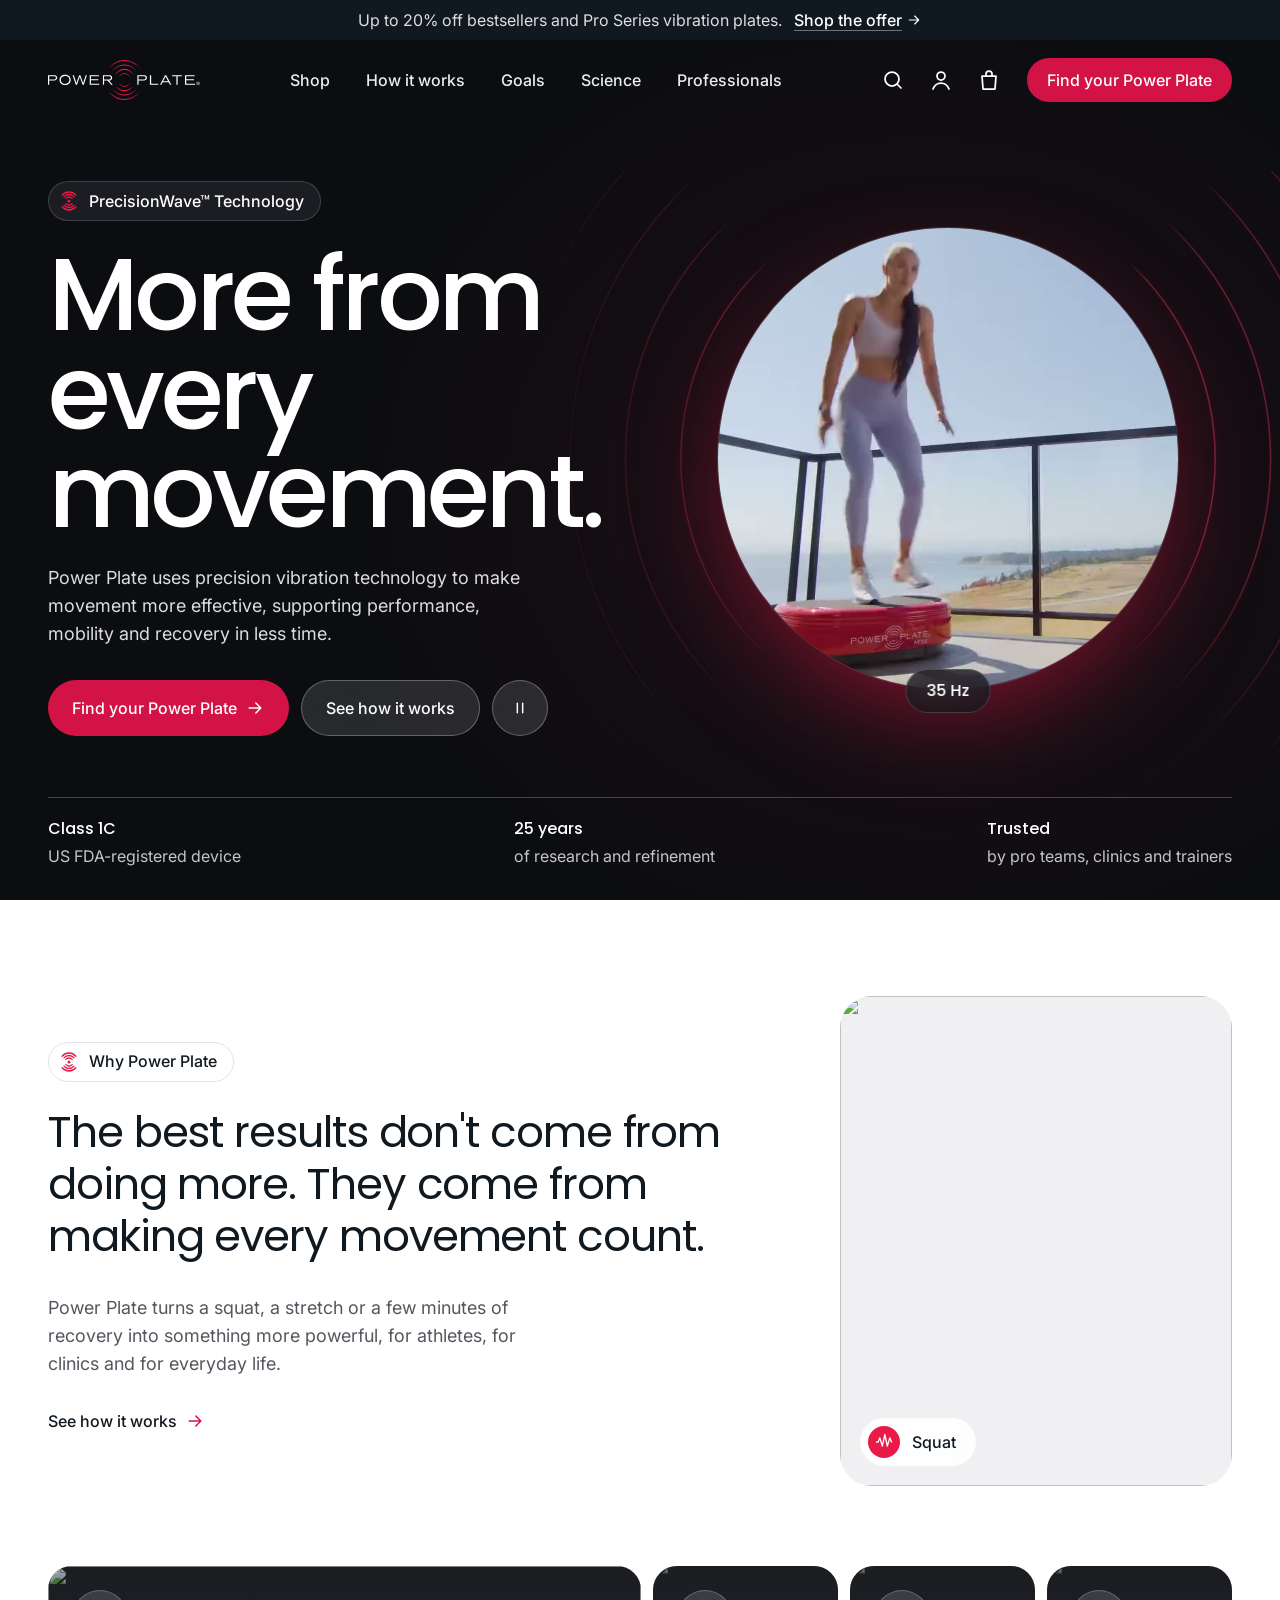
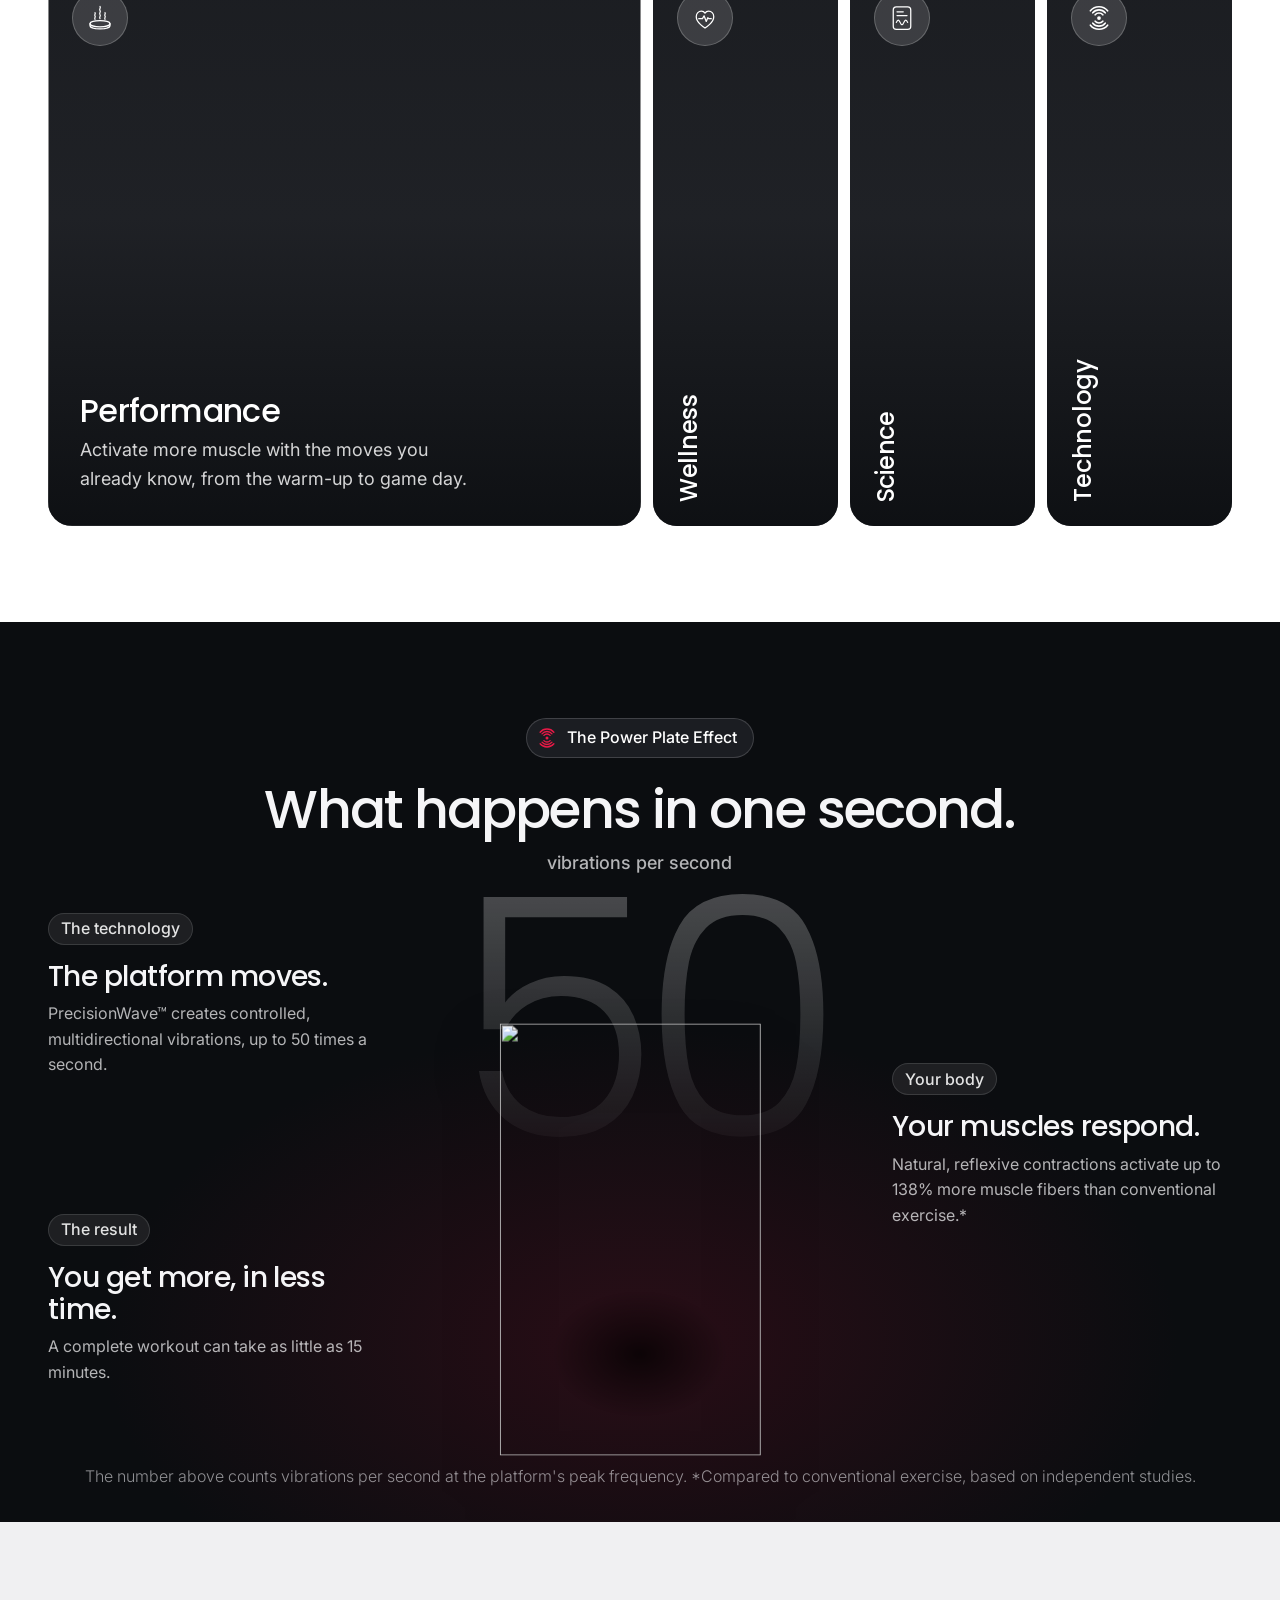
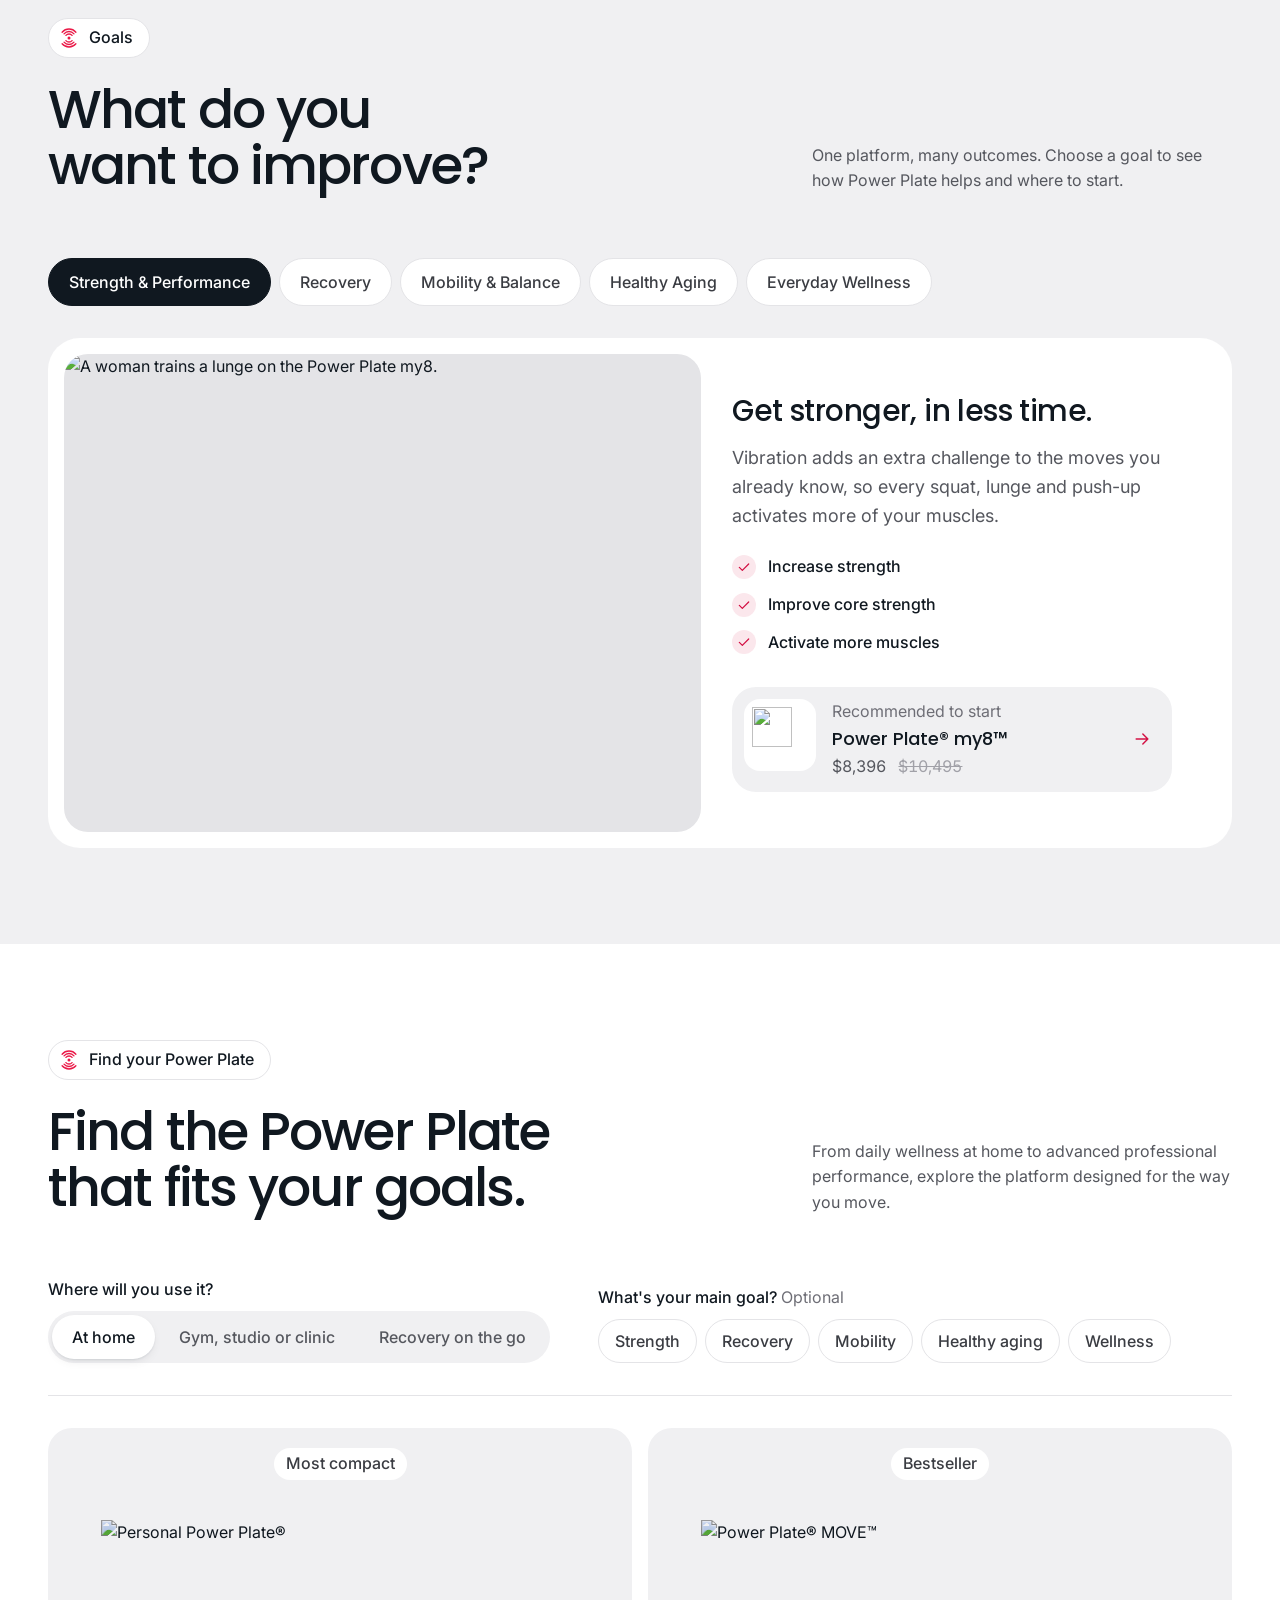
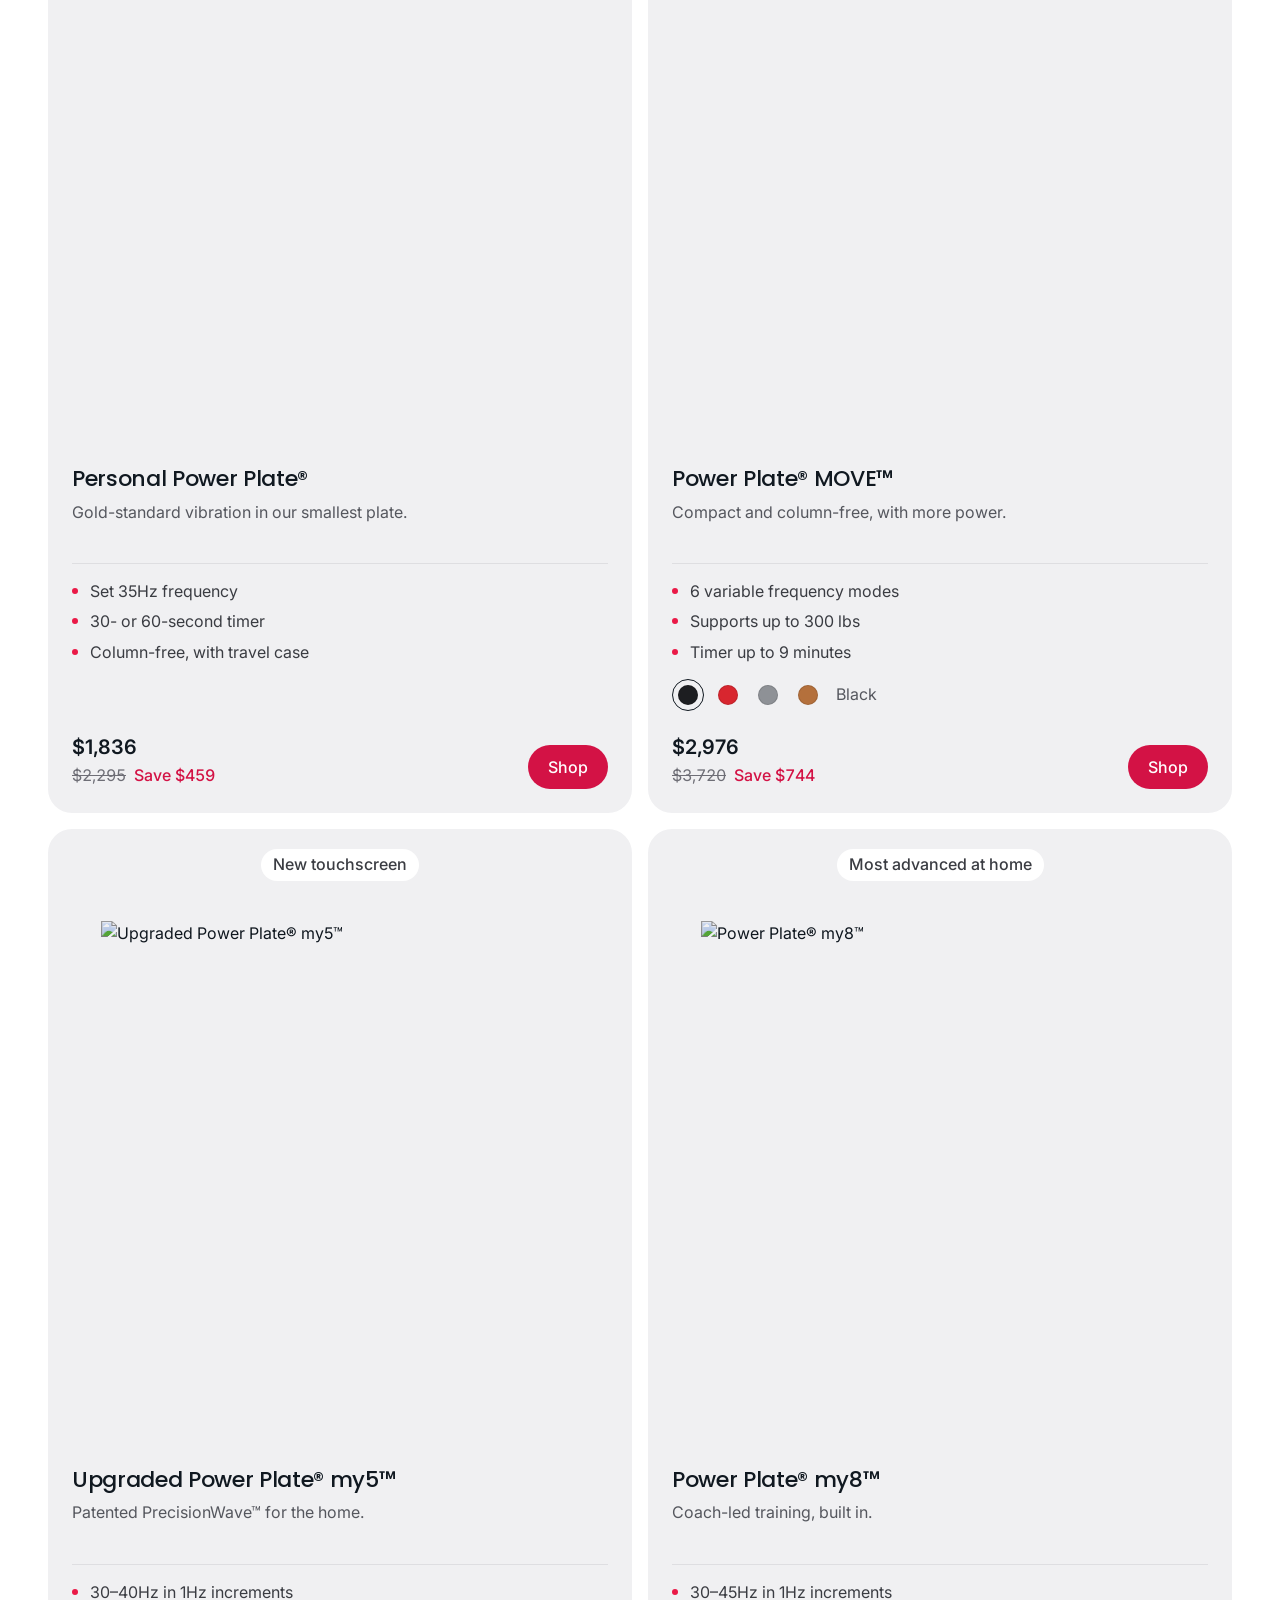
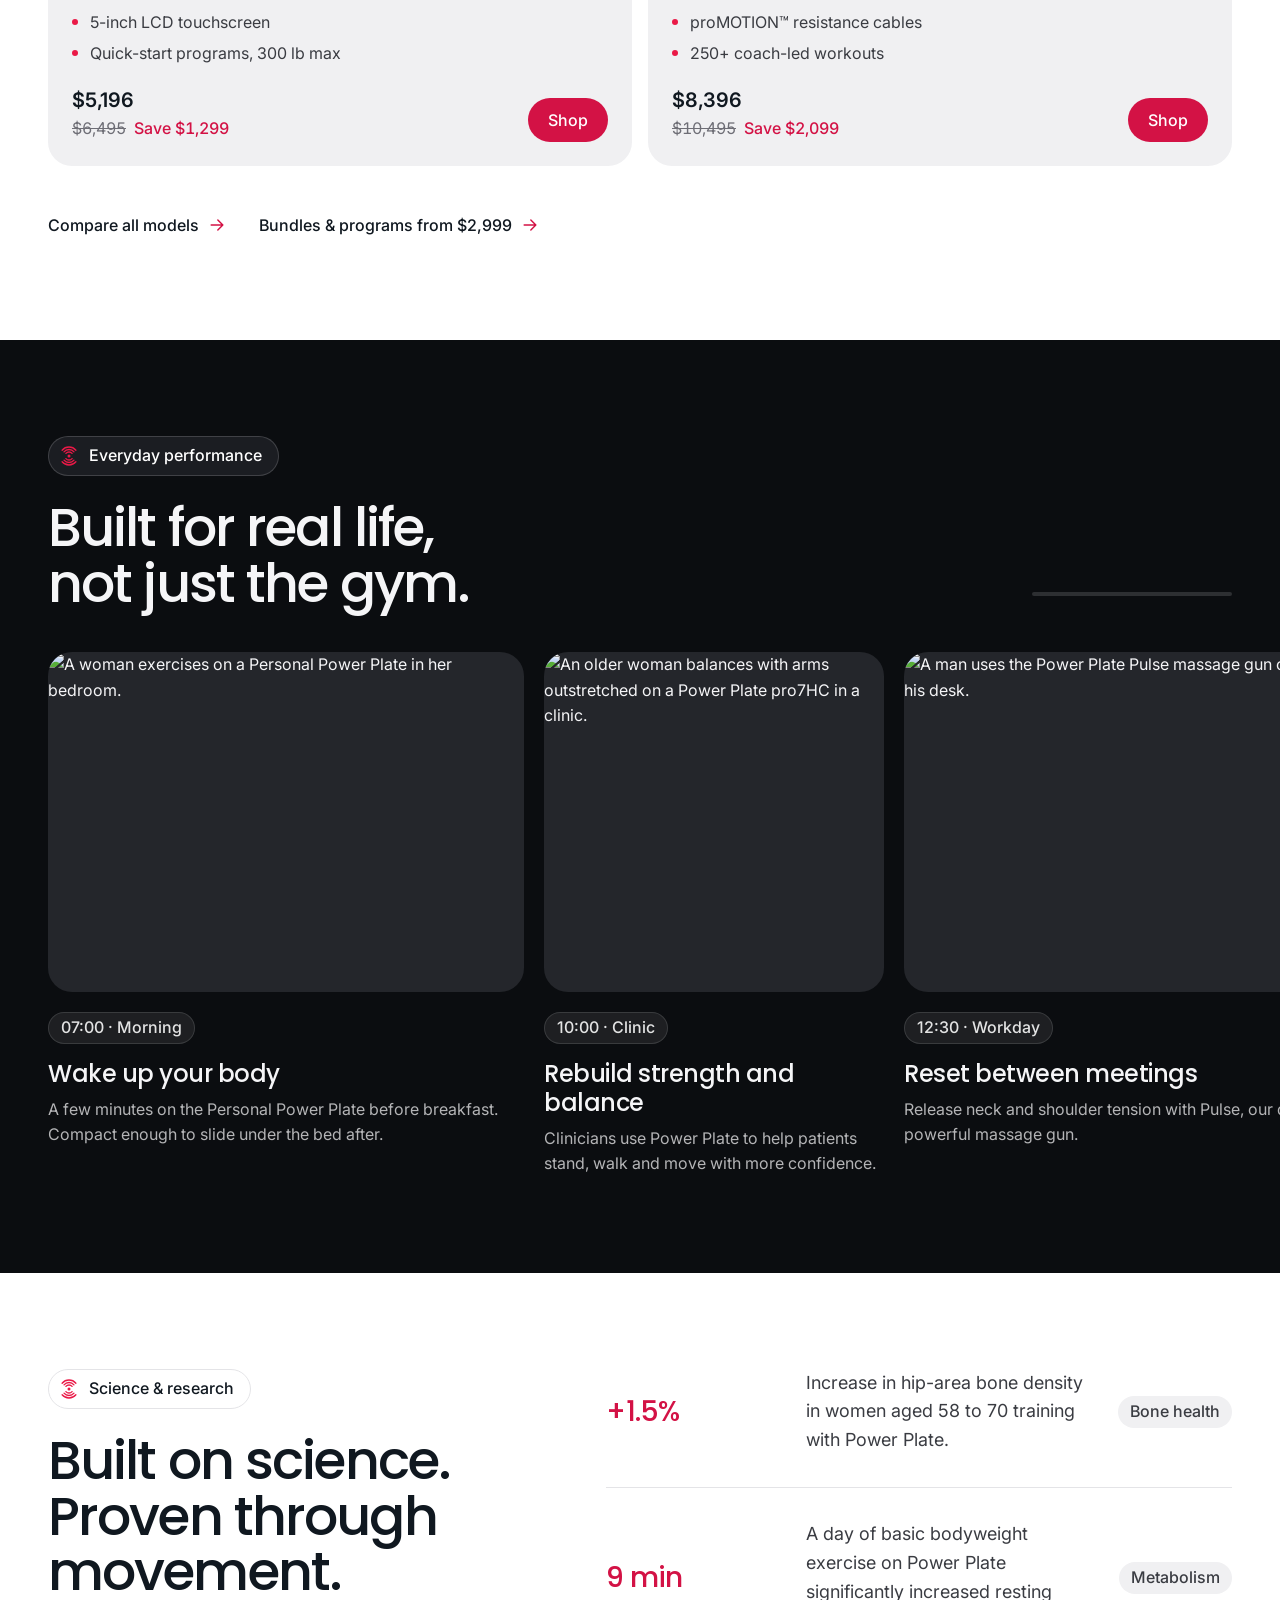
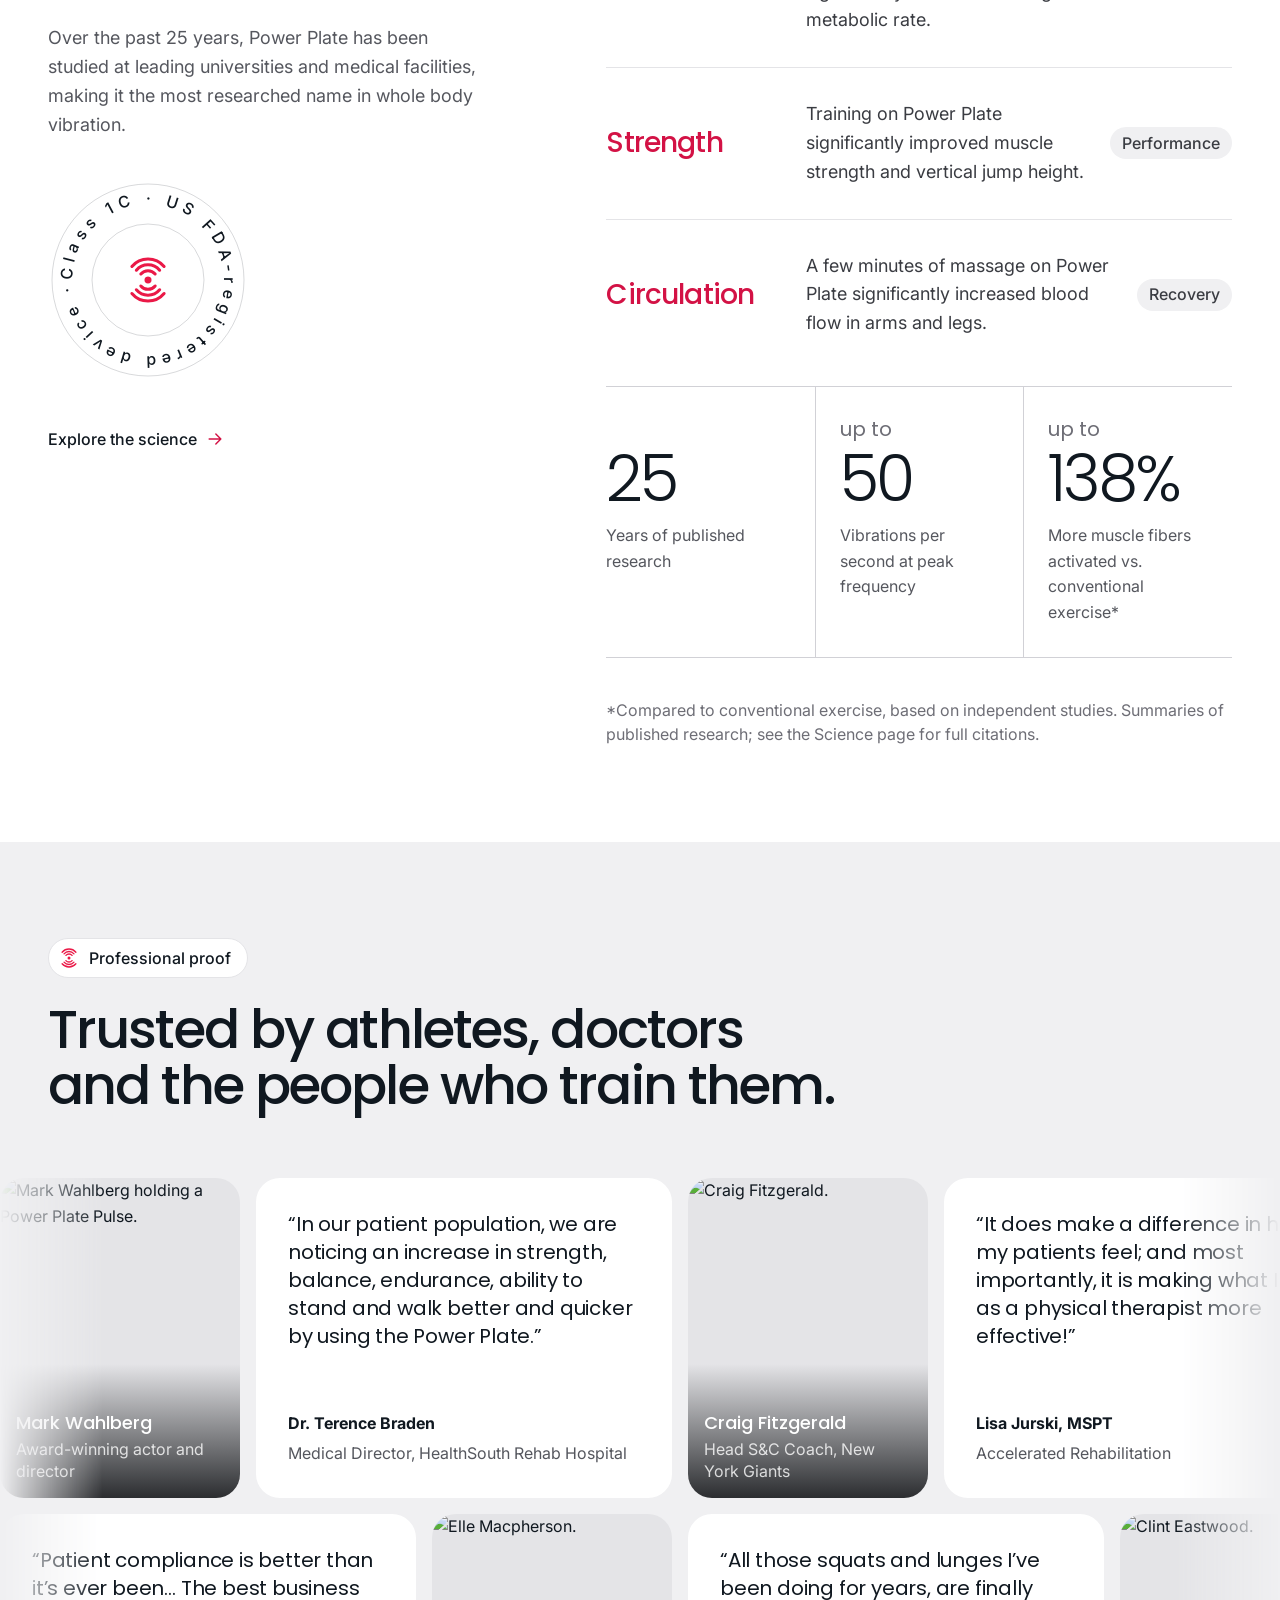
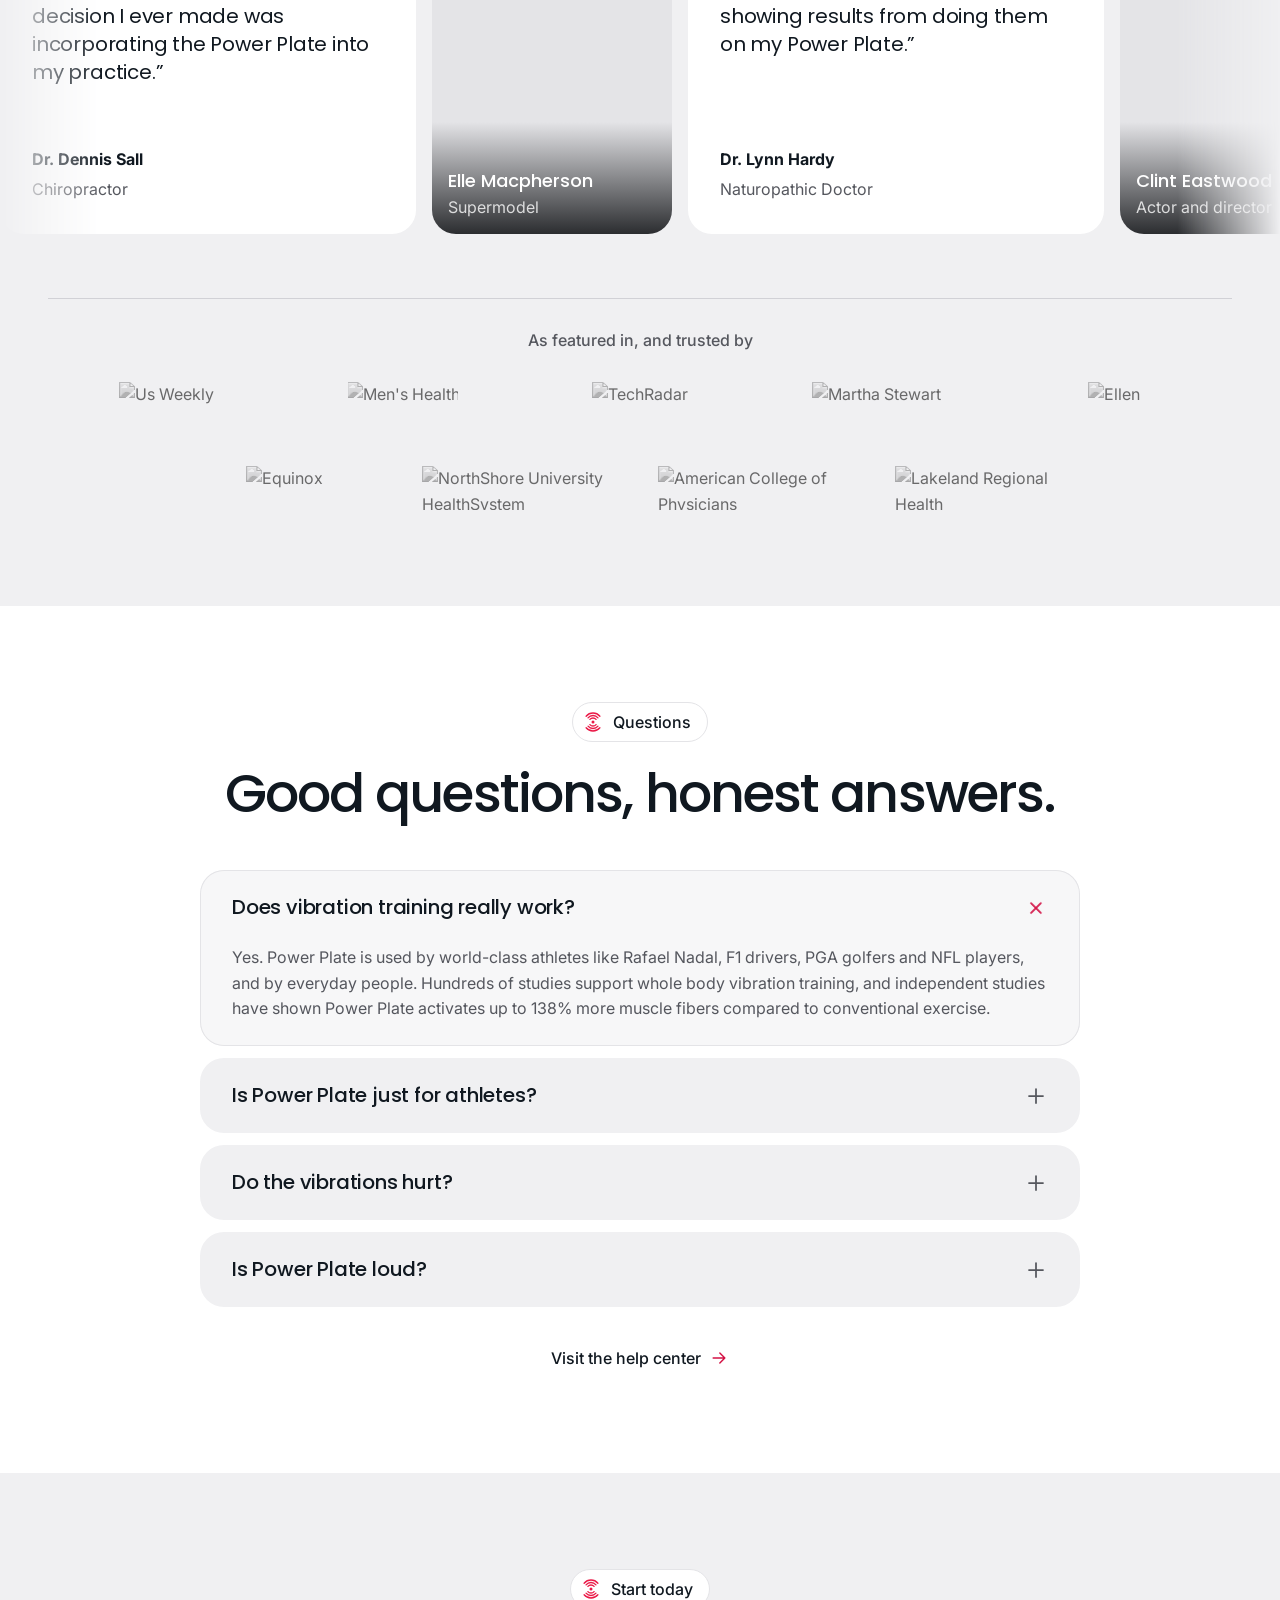
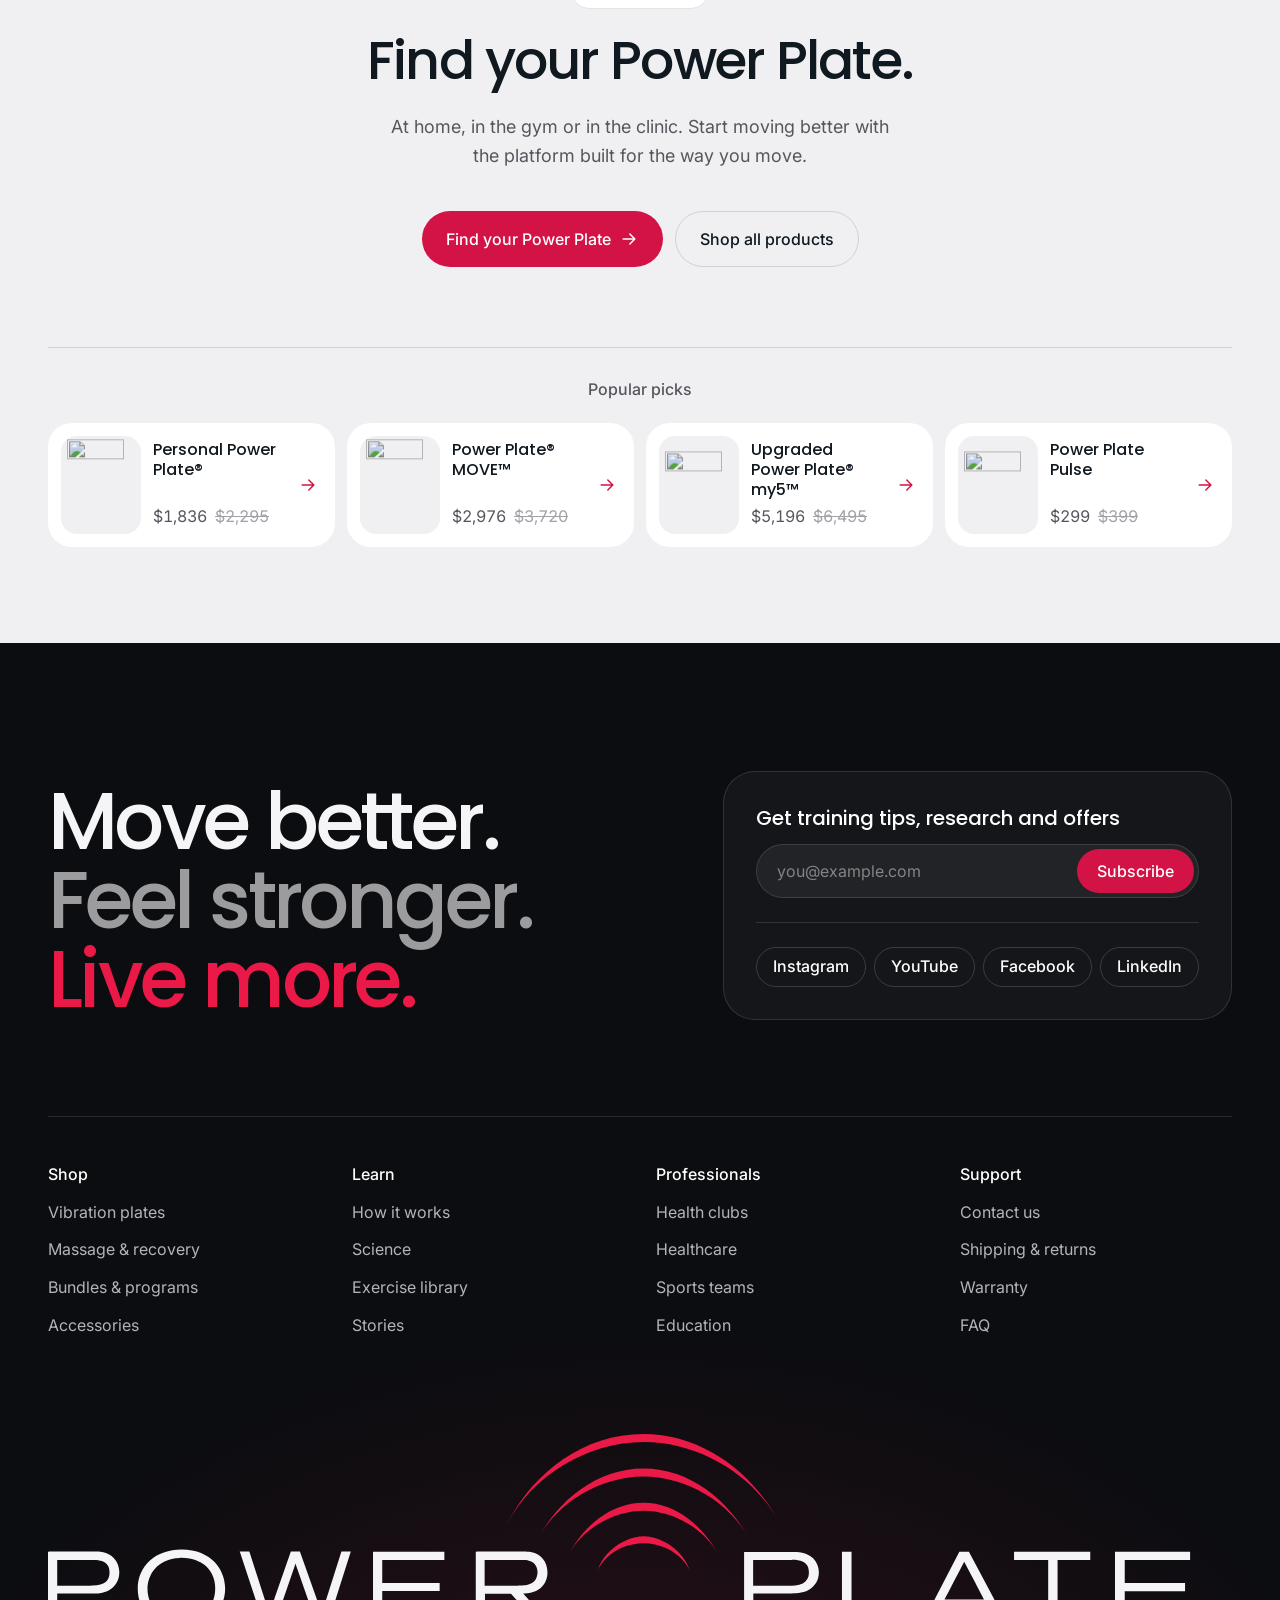
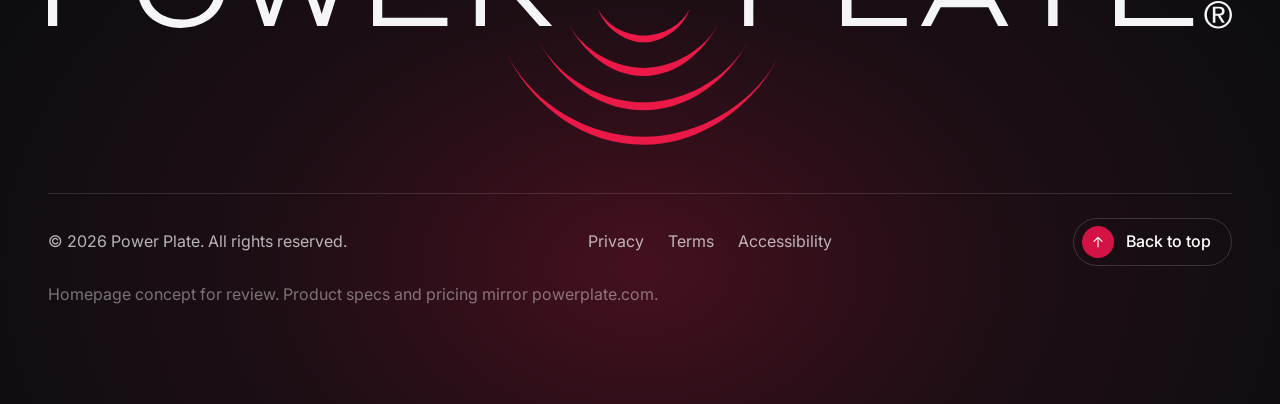
==== index.html @ 4a39f028 "Hybrid homepage only Co-Authored-By: Claude Sonnet 5.5 <noreply@anthropic.com>" ====
<!doctype html>
<html lang="en">
<head>
  <meta charset="utf-8">
  <meta name="viewport" content="width=device-width, initial-scale=1">
  <title>Power Plate — Hybrid</title>
  <meta name="description" content="Power Plate uses PrecisionWave™ vibration technology to make movement more effective — supporting performance, mobility and recovery in less time.">
  <meta name="theme-color" content="#0B0D10">
  <script>document.documentElement.dataset.hero = "4";</script>

  <link rel="preconnect" href="https://fonts.googleapis.com">
  <link rel="preconnect" href="https://fonts.gstatic.com" crossorigin>
  <link rel="preconnect" href="https://cdn.shopify.com" crossorigin>
  <link href="https://fonts.googleapis.com/css2?family=Inter:wght@300;400;500;600&family=Poppins:wght@300;400;500;600&display=swap" rel="stylesheet">
  <link rel="stylesheet" href="assets/css/styles.css">
  <link rel="stylesheet" href="assets/css/direction-b.css">
  <link rel="stylesheet" href="assets/css/hybrid.css">
</head>
<body>

<svg width="0" height="0" style="position:absolute" aria-hidden="true">
  <symbol id="pp-logo" viewBox="0 0 301 79">
    <g fill="#EA1947">
      <path d="M185.961 22.65C179.397 10.0412 166.589 0 151.395 0C136.2 0 123.576 9.67441 117.012 22.3291L116.92 22.5125C116.691 23.0168 116.874 22.65 116.874 22.65C123.117 10.6831 137.027 2.01741 151.441 2.01741C165.809 2.01741 179.718 10.6831 185.961 22.65C185.961 22.65 185.961 22.6959 185.961 22.65Z"/>
      <path d="M178.203 26.6389C173.062 16.8728 163.192 8.75732 151.395 8.75732C139.551 8.75732 129.727 16.827 124.586 26.6389C124.586 26.7306 124.586 26.7306 124.586 26.6389C129.36 17.4689 140.331 10.7747 151.395 10.7747C162.458 10.7747 173.429 17.4689 178.203 26.6389C178.295 26.6389 178.249 26.6848 178.203 26.6389Z"/>
      <path d="M170.446 30.6736C166.774 23.7044 159.842 17.4688 151.395 17.4688C142.949 17.4688 136.017 23.6127 132.391 30.6736C135.696 24.3004 143.775 19.532 151.395 19.532C159.062 19.532 167.095 24.3004 170.446 30.6736C170.446 30.6736 170.446 30.7195 170.446 30.6736Z"/>
      <path d="M151.992 26.0428C151.258 25.997 150.89 26.0428 150.89 26.0428C148.274 26.0428 141.939 28.3812 139.781 34.5251C142.719 29.1607 147.998 27.7852 151.441 27.7852C154.884 27.831 160.163 29.2065 163.101 34.5251C160.944 28.3812 154.609 26.0428 151.992 26.0428Z"/>
      <path d="M185.961 56.35C179.397 68.9588 166.589 79 151.395 79C136.2 79 123.576 69.3256 117.012 56.671L116.92 56.4875C116.691 55.9832 116.874 56.35 116.874 56.35C123.117 68.3169 137.027 76.9826 151.441 76.9826C165.809 76.9826 179.718 68.3169 185.961 56.35C185.961 56.35 185.961 56.3042 185.961 56.35Z"/>
      <path d="M178.203 52.3608C173.062 62.1269 163.192 70.2424 151.395 70.2424C139.551 70.2424 129.727 62.1727 124.586 52.3608C124.586 52.2691 124.586 52.2691 124.586 52.3608C129.36 61.5308 140.331 68.225 151.395 68.225C162.458 68.225 173.429 61.5308 178.203 52.3608C178.295 52.3608 178.249 52.3149 178.203 52.3608Z"/>
      <path d="M170.446 48.326C166.774 55.2953 159.842 61.5309 151.395 61.5309C142.949 61.5309 136.017 55.387 132.391 48.326C135.696 54.6992 143.775 59.4677 151.395 59.4677C159.062 59.4677 167.095 54.6992 170.446 48.326C170.446 48.326 170.446 48.2802 170.446 48.326Z"/>
      <path d="M151.488 51.2156C148.045 51.1697 142.766 49.7942 139.828 44.4756C142.032 50.6195 148.321 52.9579 150.937 52.9579C150.937 52.9579 151.259 53.0037 152.039 52.9579C154.655 52.9579 160.99 50.6195 163.148 44.4756C160.21 49.7942 154.931 51.1697 151.488 51.2156Z"/>
    </g>
    <g fill="currentColor">
      <path d="M0.27543 29.9403H0V48.7848H2.34116V40.5776H11.109C12.2108 40.5776 14.0929 40.5776 15.6077 39.6606C17.2144 38.7436 18.1325 37.093 18.1325 35.1673C18.1325 33.7917 17.6276 32.4162 16.7095 31.4992C15.1028 29.8486 12.9911 29.8486 11.4304 29.8486H0.27543V29.9403ZM11.614 32.0036C13.7715 32.0036 14.9192 32.5538 15.4241 33.8376C15.5618 34.2503 15.6536 34.7546 15.6536 35.259C15.6536 36.4511 15.1487 37.3681 14.1847 37.9641C13.1289 38.5602 11.7058 38.5602 10.4664 38.5602H2.34116V32.0036H11.614Z"/>
      <path d="M22.8164 39.3396C22.8164 45.2084 27.3151 49.2891 33.7877 49.2891C40.3063 49.2891 45.0345 45.0709 45.0345 39.2937C45.0345 34.5253 41.5916 29.3901 33.9714 29.3442C27.4069 29.3442 22.8164 33.4708 22.8164 39.3396ZM25.2953 39.4313C25.2953 35.6716 27.8201 31.7743 33.4205 31.4992C36.7257 31.3616 38.975 32.7372 39.3882 33.0123C41.3162 34.2961 42.5097 36.6344 42.5097 39.2021C42.5097 44.7041 38.2405 47.18 33.9714 47.18C28.7841 47.18 25.2953 44.0622 25.2953 39.4313Z"/>
      <path d="M76.5226 29.8945H74.5946L70.2795 43.4662C70.2795 43.4662 69.8664 44.7959 69.5909 45.7587C69.3614 45.071 69.1319 44.2457 69.1319 44.2457L64.0364 29.8945H61.7411L57.6556 41.5864C57.6556 41.6322 56.7375 44.3832 56.2784 45.8046C56.1407 45.3919 56.0489 44.9793 56.0489 44.9793L51.183 29.8945H48.75L54.9931 48.8307H57.472L62.5674 33.9752L62.9347 32.9207C63.0724 33.425 63.256 33.9294 63.256 33.9294L68.4433 48.8307H70.9681L76.9816 29.8945H76.5226Z"/>
      <path d="M100.486 29.9404H82.6289V48.7849H101.542V46.7216H84.9701V39.9358H99.5679V37.8725H84.9701V32.0037H100.761V29.9404H100.486Z"/>
      <path d="M109.025 29.9404H108.75V48.7849H111.091V40.6235H117.701C117.885 40.8069 124.955 48.7849 124.955 48.7849H128.168C128.168 48.7849 121.466 41.3571 120.777 40.5777C122.062 40.5318 123.807 40.3025 125.092 39.2938C126.653 38.0559 126.974 36.4053 126.974 35.1673C126.974 33.2416 126.056 31.4993 124.541 30.6281C123.21 29.8945 121.649 29.8945 120.364 29.8945H109.025V29.9404ZM120.364 32.0036C121.328 32.0036 122.476 32.0036 123.302 32.6914C123.853 33.1041 124.45 33.9752 124.45 35.1673C124.45 36.0385 124.128 36.9096 123.623 37.4598C122.659 38.4685 121.144 38.5602 119.216 38.5602H110.999V32.0495H120.364V32.0036Z"/>
      <path d="M177.148 29.9858H176.965V48.7845H179.306V40.5314H188.625C189.772 40.5314 191.746 40.5314 193.353 39.6603C195.006 38.7432 195.97 37.1385 195.97 35.2128C195.97 33.8373 195.419 32.5076 194.501 31.5906C192.848 29.9858 190.599 29.9858 188.992 29.9858H177.148ZM189.13 31.9574C191.425 31.9574 192.664 32.5076 193.215 33.8373C193.353 34.2499 193.445 34.7543 193.445 35.2586C193.445 36.4966 192.894 37.4136 191.884 38.0096C190.782 38.6057 189.267 38.6057 187.936 38.6057H179.26V32.0033H189.13V31.9574Z"/>
      <path d="M204.001 29.9404H201.844V48.8308H218.324V46.7675H204.277V29.9404H204.001Z"/>
      <path d="M233.933 29.9404H231.684L221.906 48.8308H224.477C224.477 48.8308 226.772 44.3374 226.956 44.0623H239.075C239.212 44.3374 241.554 48.8308 241.554 48.8308H244.17L234.117 29.9404H233.933ZM232.923 32.4622C233.383 33.2875 237.606 41.3572 237.973 42.0908H227.92C228.333 41.3572 232.464 33.2875 232.923 32.4622Z"/>
      <path d="M264.69 29.9404H245.594V32.0495H254.27V48.8308H256.657V32.0495H264.966V29.9404H264.69Z"/>
      <path d="M290.075 29.9404H271.254V48.8308H291.131V46.7675H273.733V39.9816H289.065V37.8725H273.733V32.0495H290.35V29.9404H290.075Z"/>
      <path d="M297.511 42.4575C299.439 42.4575 301 43.9706 301 45.9421C301 47.9595 299.393 49.4268 297.511 49.4268C295.583 49.4268 293.977 47.9137 293.977 45.9421C293.977 43.9706 295.583 42.4575 297.511 42.4575ZM297.511 48.9224C299.118 48.9224 300.403 47.6386 300.403 45.9421C300.403 44.2457 299.164 42.9619 297.511 42.9619C295.905 42.9619 294.619 44.2457 294.619 45.9421C294.619 47.6386 295.859 48.9224 297.511 48.9224ZM296.134 43.9247H297.695C298.659 43.9247 299.118 44.2915 299.118 45.071C299.118 45.8046 298.659 46.1255 298.016 46.1714L299.164 47.9596H298.475L297.374 46.2172H296.777V47.9596H296.134V43.9247ZM296.777 45.7129H297.419C297.97 45.7129 298.475 45.667 298.475 45.0251C298.475 44.4749 298.016 44.3832 297.557 44.3832H296.777V45.7129Z"/>
    </g>
  </symbol>
  <!-- PrecisionWave mark: the logo's arcs, used as the brand glyph in tags -->
  <symbol id="pp-mark" viewBox="0 0 48 48">
    <g fill="none" stroke="currentColor" stroke-width="2.6" stroke-linecap="round">
      <path d="M17.87 18.86A8 8 0 0 1 30.13 18.86M14.04 15.64A13 13 0 0 1 33.96 15.64M10.21 12.43A18 18 0 0 1 37.79 12.43"/>
      <path d="M17.87 29.14A8 8 0 0 0 30.13 29.14M14.04 32.36A13 13 0 0 0 33.96 32.36M10.21 35.57A18 18 0 0 0 37.79 35.57"/>
    </g>
    <circle cx="24" cy="24" r="3" fill="currentColor"/>
  </symbol>
  <symbol id="i-arrow" viewBox="0 0 24 24"><path d="M5 12h14M13 6l6 6-6 6" fill="none" stroke="currentColor" stroke-width="1.75" stroke-linecap="round" stroke-linejoin="round"/></symbol>
  <symbol id="i-search" viewBox="0 0 24 24"><circle cx="11" cy="11" r="7" fill="none" stroke="currentColor" stroke-width="1.75"/><path d="m20 20-3.5-3.5" fill="none" stroke="currentColor" stroke-width="1.75" stroke-linecap="round"/></symbol>
  <symbol id="i-user" viewBox="0 0 24 24"><circle cx="12" cy="8" r="4" fill="none" stroke="currentColor" stroke-width="1.75"/><path d="M4 21c1.5-4 4.5-6 8-6s6.5 2 8 6" fill="none" stroke="currentColor" stroke-width="1.75" stroke-linecap="round"/></symbol>
  <symbol id="i-bag" viewBox="0 0 24 24"><path d="M5 8h14l-1 13H6L5 8Z" fill="none" stroke="currentColor" stroke-width="1.75" stroke-linejoin="round"/><path d="M9 8V6a3 3 0 0 1 6 0v2" fill="none" stroke="currentColor" stroke-width="1.75"/></symbol>
  <symbol id="i-menu" viewBox="0 0 24 24"><path d="M4 8h16M4 16h16" fill="none" stroke="currentColor" stroke-width="1.75" stroke-linecap="round"/></symbol>
  <symbol id="i-close" viewBox="0 0 24 24"><path d="M6 6l12 12M18 6 6 18" fill="none" stroke="currentColor" stroke-width="1.75" stroke-linecap="round"/></symbol>
  <symbol id="i-play" viewBox="0 0 24 24"><path d="M8 5.5v13l11-6.5-11-6.5Z" fill="currentColor"/></symbol>
  <symbol id="i-pause" viewBox="0 0 24 24"><path d="M8 5v14M16 5v14" fill="none" stroke="currentColor" stroke-width="2.2" stroke-linecap="round"/></symbol>
  <symbol id="i-chev-l" viewBox="0 0 24 24"><path d="m15 5-7 7 7 7" fill="none" stroke="currentColor" stroke-width="1.75" stroke-linecap="round" stroke-linejoin="round"/></symbol>
  <symbol id="i-chev-r" viewBox="0 0 24 24"><path d="m9 5 7 7-7 7" fill="none" stroke="currentColor" stroke-width="1.75" stroke-linecap="round" stroke-linejoin="round"/></symbol>
  <symbol id="i-plus" viewBox="0 0 24 24"><path d="M12 5v14M5 12h14" fill="none" stroke="currentColor" stroke-width="1.75" stroke-linecap="round"/></symbol>
  <symbol id="i-check" viewBox="0 0 24 24"><path d="m5 12.5 4.5 4.5L19 7.5" fill="none" stroke="currentColor" stroke-width="1.9" stroke-linecap="round" stroke-linejoin="round"/></symbol>
  <symbol id="i-wave" viewBox="0 0 24 24"><path d="M3 12h2l2-5 3 10 3-14 3 14 3-10 2 5h0" fill="none" stroke="currentColor" stroke-width="1.6" stroke-linecap="round" stroke-linejoin="round"/></symbol>
</svg>
<a class="skip-link" href="#main">Skip to content</a>

<!-- ───────────── Promo bar ───────────── -->
<div class="promo">
  <p>Up to 20% off bestsellers<span class="hide-sm"> and Pro Series vibration plates</span>. <a href="#discover">Shop the offer <svg aria-hidden="true"><use href="#i-arrow"/></svg></a></p>
</div>

<!-- ───────────── Header ───────────── -->
<header class="nav" data-nav>
  <div class="nav__inner container">
    <a class="nav__logo" href="#top" aria-label="Power Plate home">
      <svg viewBox="0 0 301 79" aria-hidden="true"><use href="#pp-logo"/></svg>
    </a>
    <nav class="nav__links" aria-label="Primary">
      <a href="#discover">Shop</a>
      <a href="#b-second">How it works</a>
      <a href="#goals">Goals</a>
      <a href="#science">Science</a>
      <a href="#proof">Professionals</a>
    </nav>
    <div class="nav__actions">
      <button class="icon-btn" type="button" aria-label="Search"><svg aria-hidden="true"><use href="#i-search"/></svg></button>
      <a class="icon-btn hide-sm" href="#" aria-label="Account"><svg aria-hidden="true"><use href="#i-user"/></svg></a>
      <a class="icon-btn" href="#" aria-label="Cart, 0 items"><svg aria-hidden="true"><use href="#i-bag"/></svg></a>
      <a class="btn btn--sm btn--primary hide-md" href="#discover">Find your Power Plate</a>
      <button class="icon-btn nav__burger" type="button" aria-label="Open menu" aria-expanded="false" aria-controls="mobile-menu" data-menu-open><svg aria-hidden="true"><use href="#i-menu"/></svg></button>
    </div>
  </div>
</header>

<div class="mobile-menu" id="mobile-menu" hidden data-menu>
  <div class="mobile-menu__top container">
    <svg class="mobile-menu__logo" viewBox="0 0 301 79" aria-hidden="true"><use href="#pp-logo"/></svg>
    <button class="icon-btn" type="button" aria-label="Close menu" data-menu-close><svg aria-hidden="true"><use href="#i-close"/></svg></button>
  </div>
  <nav class="mobile-menu__links container" aria-label="Mobile">
    <a href="#discover">Shop</a>
    <a href="#b-second">How it works</a>
    <a href="#goals">Goals</a>
    <a href="#science">Science</a>
    <a href="#proof">Professionals</a>
    <a href="#faq">Support</a>
  </nav>
  <div class="mobile-menu__cta container">
    <a class="btn btn--primary btn--block" href="#discover">Find your Power Plate</a>
  </div>
</div>

<main id="main">

  <!-- Hero 4 · Wave — the logo comes alive: film in the circle, waves radiate sideways -->
  <section class="hero hero--wave" data-hero-v="4" id="top" aria-labelledby="h4-title">
    <div class="w4__inner container">
      <div class="w4__copy">
        <p class="kicker kicker--dark" data-hero-fade><svg aria-hidden="true"><use href="#pp-mark"/></svg>PrecisionWave™ Technology</p>
        <h1 class="hero__title" id="h4-title">
          <span class="line"><span>More from</span></span>
          <span class="line"><span>every movement.</span></span>
        </h1>
        <p class="hero__lede" data-hero-fade>Power Plate uses precision vibration technology to make movement more effective, supporting performance, mobility and recovery in less time.</p>
        <div class="hero__ctas" data-hero-fade>
          <a class="btn btn--primary" href="#discover">Find your Power Plate <svg aria-hidden="true"><use href="#i-arrow"/></svg></a>
          <a class="btn btn--glass" href="#b-second">See how it works</a>
          <button class="video-toggle" type="button" aria-label="Pause background video" aria-pressed="false" data-video-toggle><svg aria-hidden="true"><use href="#i-pause"/></svg></button>
        </div>
      </div>
      <div class="w4__orb" data-w4-orb>
        <svg class="arcs arcs--soft" viewBox="-650 -250 1300 500" aria-hidden="true" data-arcs data-arcs-r="232" data-arcs-step="48" data-arcs-n="5" data-arcs-angle="48" data-arcs-falloff=".12" data-arcs-stops="0:0,.05:.75,.14:1,.7:1,.88:.5,.96:.2,1:0"></svg>
        <div class="w4__circle">
          <video class="hero__video" muted loop playsinline preload="metadata" poster="assets/video/hero-poster.jpg" data-autoplay>
            <source src="assets/video/hero-loop.mp4" type="video/mp4">
          </video>
        </div>
        <p class="w4__hz" aria-hidden="true"><span data-w4-hz>35</span> Hz</p>
      </div>
    </div>
    <div class="hero__strip container" data-hero-fade>
      <ul>
        <li><strong>Class 1C</strong> US FDA-registered device</li>
        <li><strong>25 years</strong> of research and refinement</li>
        <li><strong>Trusted</strong> by pro teams, clinics and trainers</li>
      </ul>
    </div>
  </section>


  <!-- ───────────── Why Power Plate: A statement + B panels ───────────── -->
  <section class="statement section" aria-labelledby="statement-title">
    <div class="container">
      <div class="statement__grid">
        <div class="statement__copy">
          <p class="kicker" id="statement-title"><svg aria-hidden="true"><use href="#pp-mark"/></svg>Why Power Plate</p>
          <p class="statement__text" data-reveal-words>The best results don't come from doing more. They come from making every movement count.</p>
          <p class="statement__lede">Power Plate turns a squat, a stretch or a few minutes of recovery into something more powerful, for athletes, for clinics and for everyday life.</p>
          <a class="link-arrow" href="#b-second">See how it works <svg aria-hidden="true"><use href="#i-arrow"/></svg></a>
        </div>
        <figure class="statement__media" aria-hidden="true" data-statement-media>
          <img class="is-active" src="https://cdn.shopify.com/s/files/1/0362/1139/2645/products/MOVE_POWERPLATE_Web_11_36c43046-2f9a-4232-904e-ad151db751e8.jpg?width=900" alt="" width="900" height="600" loading="lazy" data-label="Squat">
          <img src="https://cdn.shopify.com/s/files/1/0362/1139/2645/products/TBA-POWER-PLATE-Web-18.jpg?width=900" alt="" width="900" height="600" loading="lazy" data-label="Stretch">
          <img src="https://cdn.shopify.com/s/files/1/0362/1139/2645/products/IMG_0059_5968f05d-f10d-4e27-b98b-43261acf6fc1.jpg?width=900" alt="" width="900" height="600" loading="lazy" data-label="Recovery">
          <figcaption class="statement__chip"><span class="effect__pulse"><svg><use href="#i-wave"/></svg></span><span class="statement__chip-txt" data-statement-label>Squat</span></figcaption>
        </figure>
      </div>

      <div class="b-panels" data-b-panels>
        <article class="b-panel is-active" data-b-panel>
          <img src="https://cdn.shopify.com/s/files/1/0362/1139/2645/products/2017-hp-661.jpg?width=1400" alt="" width="1400" height="933" loading="lazy">
          <button class="b-panel__btn" type="button" aria-expanded="true" aria-controls="b-panel-0">
            <svg class="b-panel__icon" viewBox="0 0 48 48" aria-hidden="true"><g fill="none" stroke="currentColor" stroke-width="2" stroke-linecap="round" stroke-linejoin="round"><ellipse cx="24" cy="33" rx="16" ry="5"/><path d="M8 33v3.5c0 2.8 7.2 5 16 5s16-2.2 16-5V33"/><path d="M24 25c-2-2.2 2-4.3 0-6.5s2-4.3 0-6.5 2-4.3 0-6.5"/><path d="M16 26c-1.6-1.8 1.6-3.5 0-5.3s1.6-3.5 0-5.3"/><path d="M32 26c-1.6-1.8 1.6-3.5 0-5.3s1.6-3.5 0-5.3"/></g></svg>
            <span class="b-panel__label">Performance</span>
          </button>
          <div class="b-panel__body" id="b-panel-0">
            <h3>Performance</h3>
            <p>Activate more muscle with the moves you already know, from the warm-up to game day.</p>
          </div>
        </article>
        <article class="b-panel" data-b-panel>
          <img src="https://cdn.shopify.com/s/files/1/0362/1139/2645/products/personal-power-plate-1448.jpg?width=1400" alt="" width="1400" height="1000" loading="lazy">
          <button class="b-panel__btn" type="button" aria-expanded="false" aria-controls="b-panel-1">
            <svg class="b-panel__icon" viewBox="0 0 48 48" aria-hidden="true"><g fill="none" stroke="currentColor" stroke-width="2" stroke-linecap="round" stroke-linejoin="round"><path d="M24 40s-14-8.4-14-18.2C10 16.6 13.8 13 18.2 13c2.6 0 4.6 1.3 5.8 3.2 1.2-1.9 3.2-3.2 5.8-3.2C34.2 13 38 16.6 38 21.8 38 31.6 24 40 24 40Z"/><path d="M14 25h6l2.5-4.5 3.5 9 2.5-6 1.5 1.5h4"/></g></svg>
            <span class="b-panel__label">Wellness</span>
          </button>
          <div class="b-panel__body" id="b-panel-1">
            <h3>Wellness</h3>
            <p>Low-impact sessions that fit any age and any routine, in a few minutes a day at home.</p>
          </div>
        </article>
        <article class="b-panel" data-b-panel>
          <img src="https://cdn.shopify.com/s/files/1/0362/1139/2645/products/bioDensity-91.jpg?width=1400" alt="" width="1400" height="933" loading="lazy">
          <button class="b-panel__btn" type="button" aria-expanded="false" aria-controls="b-panel-2">
            <svg class="b-panel__icon" viewBox="0 0 48 48" aria-hidden="true"><g fill="none" stroke="currentColor" stroke-width="2" stroke-linecap="round" stroke-linejoin="round"><rect x="10" y="6" width="28" height="36" rx="5"/><path d="M16 14h10M16 20h16"/><path d="M15 31c2-5 4-5 6 0s4 5 6 0 4-5 6 0"/></g></svg>
            <span class="b-panel__label">Science</span>
          </button>
          <div class="b-panel__body" id="b-panel-2">
            <h3>Science</h3>
            <p>The most researched name in whole body vibration, trusted by clinics and rehabilitation centers.</p>
          </div>
        </article>
        <article class="b-panel" data-b-panel>
          <img src="https://cdn.shopify.com/s/files/1/0362/1139/2645/files/2313-Black-pro5-4.jpg?width=1400" alt="" width="1400" height="1000" loading="lazy">
          <button class="b-panel__btn" type="button" aria-expanded="false" aria-controls="b-panel-3">
            <svg class="b-panel__icon" viewBox="0 0 48 48" aria-hidden="true"><use href="#pp-mark"/></svg>
            <span class="b-panel__label">Technology</span>
          </button>
          <div class="b-panel__body" id="b-panel-3">
            <h3>Technology</h3>
            <p>Patented PrecisionWave™ engineering, refined for over two decades and built to last in commercial use.</p>
          </div>
        </article>
      </div>
    </div>
  </section>

  <!-- ───────────── B · Inside one second (pinned) ───────────── -->
  <section class="b-second section--dark" id="b-second" aria-labelledby="b-second-title" data-b-second>
    <div class="b-second__pin" data-b-second-pin>
      <div class="container b-second__head">
        <p class="kicker kicker--dark"><svg aria-hidden="true"><use href="#pp-mark"/></svg>The Power Plate Effect</p>
        <h2 class="h2" id="b-second-title">What happens in one second.</h2>
      </div>

      <div class="b-second__stage">
        <p class="b-second__count" aria-hidden="true"><span class="b-second__num" data-b-count>0</span><span class="b-second__unit">vibrations per second</span></p>
        <div class="b-second__product" aria-hidden="true">
          <div class="floor"><span class="floor__shadow"></span><span class="floor__ring" data-b-ring></span><span class="floor__ring" data-b-ring></span><span class="floor__ring" data-b-ring></span></div>
          <img src="https://cdn.shopify.com/s/files/1/0362/1139/2645/files/my5-2026_isolated-L45.png?width=900" width="900" height="1490" alt="" loading="lazy">
        </div>

        <ol class="b-second__steps">
          <li class="b-step b-step--l is-active" data-b-step>
            <p class="tag tag--dark">The technology</p>
            <h3>The platform moves.</h3>
            <p>PrecisionWave™ creates controlled, multidirectional vibrations, up to 50 times a second.</p>
          </li>
          <li class="b-step b-step--r" data-b-step>
            <p class="tag tag--dark">Your body</p>
            <h3>Your muscles respond.</h3>
            <p>Natural, reflexive contractions activate up to 138% more muscle fibers than conventional exercise.*</p>
          </li>
          <li class="b-step b-step--l b-step--low" data-b-step>
            <p class="tag tag--dark">The result</p>
            <h3>You get more, in less time.</h3>
            <p>A complete workout can take as little as 15 minutes.</p>
          </li>
        </ol>
      </div>

      <p class="container b-second__note">The number above counts vibrations per second at the platform's peak frequency. *Compared to conventional exercise, based on independent studies.</p>
    </div>
  </section>

  <!-- ───────────── Goals ───────────── -->
  <section class="goals section section--gray" id="goals" aria-labelledby="goals-title">
    <div class="container">
      <header class="section-head section-head--row">
        <div>
          <p class="kicker"><svg aria-hidden="true"><use href="#pp-mark"/></svg>Goals</p>
          <h2 class="h2" id="goals-title">What do you want to improve?</h2>
        </div>
        <p class="section-head__aside">One platform, many outcomes.<br class="show-sm"> Choose a goal to see how Power Plate helps and where to start.</p>
      </header>

      <div class="tabs" role="tablist" aria-label="Goals" data-tabs="goals">
        <button role="tab" id="goal-tab-0" aria-controls="goal-panel" aria-selected="true" tabindex="0">Strength &amp; Performance</button>
        <button role="tab" id="goal-tab-1" aria-controls="goal-panel" aria-selected="false" tabindex="-1">Recovery</button>
        <button role="tab" id="goal-tab-2" aria-controls="goal-panel" aria-selected="false" tabindex="-1">Mobility &amp; Balance</button>
        <button role="tab" id="goal-tab-3" aria-controls="goal-panel" aria-selected="false" tabindex="-1">Healthy Aging</button>
        <button role="tab" id="goal-tab-4" aria-controls="goal-panel" aria-selected="false" tabindex="-1">Everyday Wellness</button>
      </div>

      <div class="goal" id="goal-panel" role="tabpanel" aria-labelledby="goal-tab-0" tabindex="0" data-goal-panel>
        <div class="goal__media">
          <img src="https://cdn.shopify.com/s/files/1/0362/1139/2645/files/my8-Lifestyle-2.jpg?width=1400" width="1400" height="946" alt="" loading="lazy">
        </div>
        <div class="goal__body" data-goal-body>
          <h3 class="h3" data-goal-title></h3>
          <p class="goal__copy" data-goal-copy></p>
          <ul class="goal__list" data-goal-list></ul>
          <a class="rec" href="#discover" data-goal-rec>
            <span class="rec__img"><img data-goal-rec-img src="" alt="" width="120" height="120" loading="lazy"></span>
            <span class="rec__txt">
              <span class="rec__label">Recommended to start</span>
              <span class="rec__name" data-goal-rec-name></span>
              <span class="rec__price" data-goal-rec-price></span>
            </span>
            <svg class="rec__arrow" aria-hidden="true"><use href="#i-arrow"/></svg>
          </a>
        </div>
      </div>
    </div>
  </section>

  <!-- ───────────── Find your Power Plate ───────────── -->
  <section class="discover section" id="discover" aria-labelledby="discover-title">
    <div class="container">
      <header class="section-head section-head--row">
        <div>
          <p class="kicker"><svg aria-hidden="true"><use href="#pp-mark"/></svg>Find your Power Plate</p>
          <h2 class="h2" id="discover-title">Find the Power Plate<br class="hide-sm"> that fits your goals.</h2>
        </div>
        <p class="section-head__aside">From daily wellness at home to advanced professional performance, explore the platform designed for the way you move.</p>
      </header>

      <div class="finder">
        <div class="finder__q">
          <span class="finder__label" id="where-label">Where will you use it?</span>
          <div class="segmented" role="tablist" aria-labelledby="where-label" data-tabs="where">
            <button role="tab" aria-selected="true" tabindex="0" aria-controls="product-grid" data-where="home">At home</button>
            <button role="tab" aria-selected="false" tabindex="-1" aria-controls="product-grid" data-where="pro">Gym, studio or clinic</button>
            <button role="tab" aria-selected="false" tabindex="-1" aria-controls="product-grid" data-where="recovery">Recovery on the go</button>
          </div>
        </div>
        <div class="finder__q">
          <span class="finder__label" id="goal-label">What's your main goal? <span class="muted">Optional</span></span>
          <div class="chips" role="group" aria-labelledby="goal-label" data-chips>
            <button type="button" aria-pressed="false" data-chip="strength">Strength</button>
            <button type="button" aria-pressed="false" data-chip="recovery">Recovery</button>
            <button type="button" aria-pressed="false" data-chip="mobility">Mobility</button>
            <button type="button" aria-pressed="false" data-chip="aging">Healthy aging</button>
            <button type="button" aria-pressed="false" data-chip="wellness">Wellness</button>
          </div>
        </div>
      </div>

      <p class="sr-only" aria-live="polite" data-finder-status></p>
      <div class="products" id="product-grid" role="tabpanel" data-products></div>

      <aside class="biz" data-biz hidden>
        <img src="https://cdn.shopify.com/s/files/1/0362/1139/2645/files/pro8-Lifestyle-3.jpg?width=1400" width="1400" height="934" alt="" loading="lazy">
        <div class="biz__body">
          <p class="kicker kicker--dark"><svg aria-hidden="true"><use href="#pp-mark"/></svg>Power Plate for business</p>
          <h3 class="h3">Equipping a gym, clinic or team?</h3>
          <p>Our professional solutions team helps health clubs, rehab facilities and sports organizations choose, finance and integrate the right platforms.</p>
          <a class="btn btn--light" href="#">Talk to our team <svg aria-hidden="true"><use href="#i-arrow"/></svg></a>
        </div>
      </aside>

      <div class="discover__foot">
        <a class="link-arrow" href="#">Compare all models <svg aria-hidden="true"><use href="#i-arrow"/></svg></a>
        <a class="link-arrow" href="#">Bundles &amp; programs from $2,999 <svg aria-hidden="true"><use href="#i-arrow"/></svg></a>
      </div>
    </div>
  </section>

  <!-- ───────────── Everyday performance (horizontal) ───────────── -->
  <section class="everyday section--dark" id="everyday" aria-labelledby="everyday-title" data-hscroll>
    <div class="everyday__pin">
      <div class="container everyday__head">
        <div>
          <p class="kicker kicker--dark"><svg aria-hidden="true"><use href="#pp-mark"/></svg>Everyday performance</p>
          <h2 class="h2" id="everyday-title">Built for real life,<br class="hide-sm"> not just the gym.</h2>
        </div>
        <div class="everyday__progress" aria-hidden="true"><span data-hscroll-bar></span></div>
      </div>
      <div class="everyday__track" data-hscroll-track tabindex="0" aria-label="A day with Power Plate, scrollable">
        <article class="moment">
          <div class="moment__img"><img src="https://cdn.shopify.com/s/files/1/0362/1139/2645/products/personal-power-plate-1448.jpg?width=1200" width="1200" height="857" alt="A woman exercises on a Personal Power Plate in her bedroom." loading="lazy"></div>
          <p class="tag tag--dark">07:00 · Morning</p>
          <h3>Wake up your body</h3>
          <p>A few minutes on the Personal Power Plate before breakfast. Compact enough to slide under the bed after.</p>
        </article>
        <article class="moment">
          <div class="moment__img"><img src="https://cdn.shopify.com/s/files/1/0362/1139/2645/products/pro7HC_Woman.jpg?width=1000" width="1000" height="1000" alt="An older woman balances with arms outstretched on a Power Plate pro7HC in a clinic." loading="lazy"></div>
          <p class="tag tag--dark">10:00 · Clinic</p>
          <h3>Rebuild strength and balance</h3>
          <p>Clinicians use Power Plate to help patients stand, walk and move with more confidence.</p>
        </article>
        <article class="moment">
          <div class="moment__img"><img src="https://cdn.shopify.com/s/files/1/0362/1139/2645/products/IMG_9769_71bdbe5c-9632-4601-9824-67db71e871b2.jpg?width=1200" width="1200" height="800" alt="A man uses the Power Plate Pulse massage gun on his shoulder at his desk." loading="lazy"></div>
          <p class="tag tag--dark">12:30 · Workday</p>
          <h3>Reset between meetings</h3>
          <p>Release neck and shoulder tension with Pulse, our quietest, most powerful massage gun.</p>
        </article>
        <article class="moment">
          <div class="moment__img"><img src="https://cdn.shopify.com/s/files/1/0362/1139/2645/files/pro8-Lifestyle-1.jpg?width=1200" width="1200" height="857" alt="A man trains with resistance cables on a Power Plate in a home gym." loading="lazy"></div>
          <p class="tag tag--dark">18:00 · Training</p>
          <h3>Train smarter</h3>
          <p>Add vibration to the moves you already know and get more from every squat, lunge and hold.</p>
        </article>
        <article class="moment">
          <div class="moment__img"><img src="https://cdn.shopify.com/s/files/1/0362/1139/2645/products/2017-hp-661.jpg?width=1200" width="1200" height="800" alt="An athlete trains with a medicine ball on the Power Plate pro5HP." loading="lazy"></div>
          <p class="tag tag--dark">Game day</p>
          <h3>Perform at your peak</h3>
          <p>Used by professional and collegiate sports teams to warm up, activate and recover.</p>
        </article>
        <article class="moment">
          <div class="moment__img"><img src="https://cdn.shopify.com/s/files/1/0362/1139/2645/products/MOVE_POWERPLATE_Web_6_bb49fe68-67e3-45f9-9e1e-0277a538cb40.jpg?width=1200" width="1200" height="800" alt="A woman relaxes her legs on a red Power Plate MOVE." loading="lazy"></div>
          <p class="tag tag--dark">21:00 · Evening</p>
          <h3>Recover and unwind</h3>
          <p>Massage settings relax tight muscles and promote blood flow, ready for tomorrow.</p>
        </article>
        <article class="moment">
          <div class="moment__img"><img src="assets/video/hero-poster.jpg" width="1600" height="900" alt="A woman steps onto a red Power Plate MOVE on a sunny terrace above the ocean." loading="lazy" style="object-position: 44% 50%"></div>
          <p class="tag tag--dark">Weekend · Outdoors</p>
          <h3>Take it outside</h3>
          <p>The MOVE is light enough to carry from room to room, or out onto the terrace.</p>
        </article>
      </div>
    </div>
  </section>

  <!-- ───────────── B · Science (editorial) ───────────── -->
  <section class="b-science section" id="science" aria-labelledby="b-science-title">
    <div class="container b-science__grid">
      <div class="b-science__intro">
        <p class="kicker"><svg aria-hidden="true"><use href="#pp-mark"/></svg>Science &amp; research</p>
        <h2 class="h2" id="b-science-title">Built on science. Proven through movement.</h2>
        <p class="b-science__lede">Over the past 25 years, Power Plate has been studied at leading universities and medical facilities, making it the most researched name in whole body vibration.</p>
        <div class="b-seal" role="img" aria-label="Class 1C US FDA-registered device">
          <svg viewBox="0 0 200 200" aria-hidden="true">
            <defs><path id="b-seal-path" d="M100 100m-76 0a76 76 0 1 1 152 0a76 76 0 1 1-152 0"/></defs>
            <circle cx="100" cy="100" r="96" fill="none" stroke="currentColor" stroke-opacity=".16"/>
            <circle cx="100" cy="100" r="56" fill="none" stroke="currentColor" stroke-opacity=".16"/>
            <text><textPath href="#b-seal-path" startOffset="0" textLength="470" lengthAdjust="spacing">Class 1C · US FDA-registered device ·</textPath></text>
            <use href="#pp-mark" x="72" y="72" width="56" height="56" class="b-seal__mark"/>
          </svg>
        </div>
        <a class="link-arrow" href="#">Explore the science <svg aria-hidden="true"><use href="#i-arrow"/></svg></a>
      </div>

      <div class="b-science__list">
        <ol class="b-evidence">
          <li><p class="b-evidence__k">+1.5%</p><p>Increase in hip-area bone density in women aged 58 to 70 training with Power Plate.</p><span class="tag">Bone health</span></li>
          <li><p class="b-evidence__k">9 min</p><p>A day of basic bodyweight exercise on Power Plate significantly increased resting metabolic rate.</p><span class="tag">Metabolism</span></li>
          <li><p class="b-evidence__k">Strength</p><p>Training on Power Plate significantly improved muscle strength and vertical jump height.</p><span class="tag">Performance</span></li>
          <li><p class="b-evidence__k">Circulation</p><p>A few minutes of massage on Power Plate significantly increased blood flow in arms and legs.</p><span class="tag">Recovery</span></li>
        </ol>
        <dl class="b-figures">
          <div><dt>Years of published research</dt><dd><span class="q" aria-hidden="true" style="visibility:hidden">up to</span><span data-b-countup="25">25</span></dd></div>
          <div><dt>Vibrations per second at peak frequency</dt><dd><span class="q">up to</span><span data-b-countup="50">50</span></dd></div>
          <div><dt>More muscle fibers activated vs. conventional exercise*</dt><dd><span class="q">up to</span><span class="stat__num"><span data-b-countup="138">138</span>%</span></dd></div>
        </dl>
        <p class="footnote">*Compared to conventional exercise, based on independent studies. Summaries of published research; see the Science page for full citations.</p>
      </div>
    </div>
  </section>

  <!-- ───────────── B · Wall of trust ───────────── -->
  <section class="b-proof section section--gray" id="proof" aria-labelledby="b-proof-title">
    <div class="container">
      <header class="section-head section-head--row">
        <div>
          <p class="kicker"><svg aria-hidden="true"><use href="#pp-mark"/></svg>Professional proof</p>
          <h2 class="h2" id="b-proof-title">Trusted by athletes, doctors<br class="hide-sm"> and the people who train them.</h2>
        </div>
      </header>
    </div>

    <div class="b-wall" data-b-wall data-hy-wall>
      <div class="b-wall__row">
        <ul class="b-wall__group">
          <li class="b-person"><img src="https://www.powerplate.com/cdn/shop/t/229/assets/mark-wahlberg-home-slider.jpg" width="523" height="581" alt="Mark Wahlberg holding a Power Plate Pulse." loading="lazy"><p><strong>Mark Wahlberg</strong><span>Award-winning actor and director</span></p></li>
          <li class="b-quote"><p>“In our patient population, we are noticing an increase in strength, balance, endurance, ability to stand and walk better and quicker by using the Power Plate.”</p><footer><strong>Dr. Terence Braden</strong><span>Medical Director, HealthSouth Rehab Hospital</span></footer></li>
          <li class="b-person"><img src="https://www.powerplate.com/cdn/shop/t/229/assets/craig-fitzgerald-home-slider.jpg" width="523" height="581" alt="Craig Fitzgerald." loading="lazy"><p><strong>Craig Fitzgerald</strong><span>Head S&amp;C Coach, New York Giants</span></p></li>
          <li class="b-quote"><p>“It does make a difference in how my patients feel; and most importantly, it is making what I do as a physical therapist more effective!”</p><footer><strong>Lisa Jurski, MSPT</strong><span>Accelerated Rehabilitation</span></footer></li>
          <li class="b-person"><img src="https://www.powerplate.com/cdn/shop/t/229/assets/hilary-swank-home-slider.jpg" width="523" height="581" alt="Hilary Swank." loading="lazy"><p><strong>Hilary Swank</strong><span>Oscar winner, actress</span></p></li>
          <li class="b-quote"><p>“I have noted marked improvements in my balance, strength, endurance, and feeling of well being.”</p><footer><strong>Karen K Bloom, MD, FACP</strong><span>Physician</span></footer></li>
        </ul>
      </div>
      <div class="b-wall__row b-wall__row--rev">
        <ul class="b-wall__group">
          <li class="b-quote"><p>“Patient compliance is better than it’s ever been… The best business decision I ever made was incorporating the Power Plate into my practice.”</p><footer><strong>Dr. Dennis Sall</strong><span>Chiropractor</span></footer></li>
          <li class="b-person"><img src="https://www.powerplate.com/cdn/shop/t/229/assets/elle-macpherson-home-slider.jpg" width="523" height="581" alt="Elle Macpherson." loading="lazy"><p><strong>Elle Macpherson</strong><span>Supermodel</span></p></li>
          <li class="b-quote"><p>“All those squats and lunges I’ve been doing for years, are finally showing results from doing them on my Power Plate.”</p><footer><strong>Dr. Lynn Hardy</strong><span>Naturopathic Doctor</span></footer></li>
          <li class="b-person"><img src="https://www.powerplate.com/cdn/shop/t/229/assets/clint-eastwood-home-slider.jpg" width="523" height="581" alt="Clint Eastwood." loading="lazy"><p><strong>Clint Eastwood</strong><span>Actor and director</span></p></li>
        </ul>
      </div>
    </div>

    <div class="container">
      <p class="b-press__label">As featured in, and trusted by</p>
      <ul class="b-press" aria-label="As featured in, and trusted by">
        <li><img src="https://www.powerplate.com/cdn/shop/t/229/assets/us-weekly.png" alt="Us Weekly" height="40" loading="lazy"></li>
        <li><img class="logo-trim" src="https://www.powerplate.com/cdn/shop/t/229/assets/mens-health.png" alt="Men's Health" height="40" loading="lazy"></li>
        <li><img src="https://cdn.shopify.com/s/files/1/0362/1139/2645/files/techradar-award1.png" alt="TechRadar" height="40" loading="lazy"></li>
        <li><img src="https://www.powerplate.com/cdn/shop/t/229/assets/martha-stewart.png" alt="Martha Stewart" height="40" loading="lazy"></li>
        <li><img src="https://www.powerplate.com/cdn/shop/t/229/assets/ellen-logo.png" alt="Ellen" height="40" loading="lazy"></li>
        <li><img src="https://www.powerplate.com/cdn/shop/t/229/assets/equinox-logo.svg" alt="Equinox" height="40" loading="lazy"></li>
        <li><img src="https://www.powerplate.com/cdn/shop/files/northshore-logo.png" alt="NorthShore University HealthSystem" height="40" loading="lazy"></li>
        <li><img src="https://www.powerplate.com/cdn/shop/files/acp-logo.png" alt="American College of Physicians" height="40" loading="lazy"></li>
        <li><img src="https://www.powerplate.com/cdn/shop/files/lakeland-logo.png" alt="Lakeland Regional Health" height="40" loading="lazy"></li>
      </ul>
    </div>
  </section>

  <!-- ───────────── B · FAQ ───────────── -->
  <section class="b-faq section" id="faq" aria-labelledby="b-faq-title">
    <div class="container b-faq__inner">
      <header class="b-faq__head">
        <p class="kicker"><svg aria-hidden="true"><use href="#pp-mark"/></svg>Questions</p>
        <h2 class="h2" id="b-faq-title">Good questions, honest answers.</h2>
      </header>
      <div class="b-faq__list">
        <details open>
          <summary>Does vibration training really work?<svg aria-hidden="true"><use href="#i-plus"/></svg></summary>
          <div><p>Yes. Power Plate is used by world-class athletes like Rafael Nadal, F1 drivers, PGA golfers and NFL players, and by everyday people. Hundreds of studies support whole body vibration training, and independent studies have shown Power Plate activates up to 138% more muscle fibers compared to conventional exercise.</p></div>
        </details>
        <details>
          <summary>Is Power Plate just for athletes?<svg aria-hidden="true"><use href="#i-plus"/></svg></summary>
          <div><p>No, it's designed for everyone. Power Plate is used by people in their 70s looking for a light 10-minute session and by world champions who need intense training. Whether your goal is muscle strength or bone density, everyone can benefit.</p></div>
        </details>
        <details>
          <summary>Do the vibrations hurt?<svg aria-hidden="true"><use href="#i-plus"/></svg></summary>
          <div><p>No. The vibrations aren't overpowering or aggressive. They're designed to support your training without being uncomfortable or painful.</p></div>
        </details>
        <details>
          <summary>Is Power Plate loud?<svg aria-hidden="true"><use href="#i-plus"/></svg></summary>
          <div><p>No. Power Plate platforms are remarkably quiet and designed for use at home.</p></div>
        </details>
      </div>
      <a class="link-arrow b-faq__more" href="#">Visit the help center <svg aria-hidden="true"><use href="#i-arrow"/></svg></a>
    </div>
  </section>

  <!-- ───────────── B · Closing: "Find your [product] Power Plate." ───────────── -->
  <section class="b-closing section section--gray" aria-labelledby="b-closing-title">
    <div class="container b-closing__inner">
      <p class="kicker"><svg aria-hidden="true"><use href="#pp-mark"/></svg>Start today</p>
      <h2 class="h2 b-closing__title" id="b-closing-title">Find your Power Plate.</h2>
      <p class="b-closing__lede">At home, in the gym or in the clinic. Start moving better with the platform built for the way you move.</p>
      <div class="b-closing__ctas">
        <a class="btn btn--primary" href="#discover">Find your Power Plate <svg aria-hidden="true"><use href="#i-arrow"/></svg></a>
        <a class="btn btn--outline" href="#discover">Shop all products</a>
      </div>
      <div class="b-picks-wrap">
        <p class="b-picks__title">Popular picks</p>
        <ul class="b-picks">
          <li><a class="b-pick" href="https://www.powerplate.com/products/personal-power-plate">
            <span class="b-pick__img"><img src="https://cdn.shopify.com/s/files/1/0362/1139/2645/files/Personal_0fdfee51-d763-4d38-9eb6-26127b59cf2a.png?width=200" alt="" width="64" height="64" loading="lazy"></span>
            <span class="b-pick__txt"><span class="b-pick__name">Personal Power Plate®</span><span class="b-pick__price">$1,836 <s><span class="sr-only">Was </span>$2,295</s></span></span>
            <svg class="b-pick__arrow" aria-hidden="true"><use href="#i-arrow"/></svg>
          </a></li>
          <li><a class="b-pick" href="https://www.powerplate.com/products/power-plate-move">
            <span class="b-pick__img"><img src="https://cdn.shopify.com/s/files/1/0362/1139/2645/files/MoveRed_2_3b8612d0-33ad-473b-907c-fe844aacd995.png?width=200" alt="" width="64" height="64" loading="lazy"></span>
            <span class="b-pick__txt"><span class="b-pick__name">Power Plate® MOVE™</span><span class="b-pick__price">$2,976 <s><span class="sr-only">Was </span>$3,720</s></span></span>
            <svg class="b-pick__arrow" aria-hidden="true"><use href="#i-arrow"/></svg>
          </a></li>
          <li><a class="b-pick" href="https://www.powerplate.com/products/upgraded-power-plate-my5">
            <span class="b-pick__img"><img src="https://cdn.shopify.com/s/files/1/0362/1139/2645/files/my5-2026_isolated-L45.png?width=200" alt="" width="64" height="64" loading="lazy"></span>
            <span class="b-pick__txt"><span class="b-pick__name">Upgraded Power Plate® my5™</span><span class="b-pick__price">$5,196 <s><span class="sr-only">Was </span>$6,495</s></span></span>
            <svg class="b-pick__arrow" aria-hidden="true"><use href="#i-arrow"/></svg>
          </a></li>
          <li><a class="b-pick" href="https://www.powerplate.com/products/power-plate-pulse-3-0">
            <span class="b-pick__img"><img src="https://cdn.shopify.com/s/files/1/0362/1139/2645/files/PulseEdited.png?width=200" alt="" width="64" height="64" loading="lazy"></span>
            <span class="b-pick__txt"><span class="b-pick__name">Power Plate Pulse</span><span class="b-pick__price">$299 <s><span class="sr-only">Was </span>$399</s></span></span>
            <svg class="b-pick__arrow" aria-hidden="true"><use href="#i-arrow"/></svg>
          </a></li>
        </ul>
      </div>
    </div>
  </section>
</main>

<!-- ───────────── B · Epic footer ───────────── -->
<footer class="b-footer" data-b-footer>
  <div class="container">
    <div class="b-footer__top">
      <p class="b-footer__statement" data-b-footer-statement><span>Move better.</span> <span>Feel stronger.</span> <span>Live more.</span></p>
      <div class="b-footer__card">
        <form class="newsletter b-footer__form" data-newsletter>
          <label for="nl-email">Get training tips, research and offers</label>
          <div class="newsletter__row">
            <input id="nl-email" type="email" name="email" autocomplete="email" placeholder="you@example.com" required>
            <button class="btn btn--primary btn--sm" type="submit">Subscribe</button>
          </div>
          <p class="newsletter__msg" role="status" data-nl-msg></p>
        </form>
        <ul class="b-footer__social" aria-label="Follow Power Plate">
          <li><a href="#">Instagram</a></li>
          <li><a href="#">YouTube</a></li>
          <li><a href="#">Facebook</a></li>
          <li><a href="#">LinkedIn</a></li>
        </ul>
      </div>
    </div>

    <nav class="b-footer__cols" aria-label="Footer">
      <div><h3>Shop</h3><ul><li><a href="#">Vibration plates</a></li><li><a href="#">Massage &amp; recovery</a></li><li><a href="#">Bundles &amp; programs</a></li><li><a href="#">Accessories</a></li></ul></div>
      <div><h3>Learn</h3><ul><li><a href="#">How it works</a></li><li><a href="#">Science</a></li><li><a href="#">Exercise library</a></li><li><a href="#">Stories</a></li></ul></div>
      <div><h3>Professionals</h3><ul><li><a href="#">Health clubs</a></li><li><a href="#">Healthcare</a></li><li><a href="#">Sports teams</a></li><li><a href="#">Education</a></li></ul></div>
      <div><h3>Support</h3><ul><li><a href="#">Contact us</a></li><li><a href="#">Shipping &amp; returns</a></li><li><a href="#">Warranty</a></li><li><a href="#">FAQ</a></li></ul></div>
    </nav>
  </div>

  <div class="b-footer__logo container" aria-hidden="true">
    <svg class="b-flogo" viewBox="0 0 301 79" data-b-flogo>
      <g class="b-flogo__arcs"><path class="b-flogo__arc b-flogo__arc--1" d="M185.961 22.65C179.397 10.0412 166.589 0 151.395 0C136.2 0 123.576 9.67441 117.012 22.3291L116.92 22.5125C116.691 23.0168 116.874 22.65 116.874 22.65C123.117 10.6831 137.027 2.01741 151.441 2.01741C165.809 2.01741 179.718 10.6831 185.961 22.65C185.961 22.65 185.961 22.6959 185.961 22.65Z"/><path class="b-flogo__arc b-flogo__arc--2" d="M178.203 26.6389C173.062 16.8728 163.192 8.75732 151.395 8.75732C139.551 8.75732 129.727 16.827 124.586 26.6389C124.586 26.7306 124.586 26.7306 124.586 26.6389C129.36 17.4689 140.331 10.7747 151.395 10.7747C162.458 10.7747 173.429 17.4689 178.203 26.6389C178.295 26.6389 178.249 26.6848 178.203 26.6389Z"/><path class="b-flogo__arc b-flogo__arc--3" d="M170.446 30.6736C166.774 23.7044 159.842 17.4688 151.395 17.4688C142.949 17.4688 136.017 23.6127 132.391 30.6736C135.696 24.3004 143.775 19.532 151.395 19.532C159.062 19.532 167.095 24.3004 170.446 30.6736C170.446 30.6736 170.446 30.7195 170.446 30.6736Z"/><path class="b-flogo__arc b-flogo__arc--4" d="M151.992 26.0428C151.258 25.997 150.89 26.0428 150.89 26.0428C148.274 26.0428 141.939 28.3812 139.781 34.5251C142.719 29.1607 147.998 27.7852 151.441 27.7852C154.884 27.831 160.163 29.2065 163.101 34.5251C160.944 28.3812 154.609 26.0428 151.992 26.0428Z"/><path class="b-flogo__arc b-flogo__arc--1" d="M185.961 56.35C179.397 68.9588 166.589 79 151.395 79C136.2 79 123.576 69.3256 117.012 56.671L116.92 56.4875C116.691 55.9832 116.874 56.35 116.874 56.35C123.117 68.3169 137.027 76.9826 151.441 76.9826C165.809 76.9826 179.718 68.3169 185.961 56.35C185.961 56.35 185.961 56.3042 185.961 56.35Z"/><path class="b-flogo__arc b-flogo__arc--2" d="M178.203 52.3608C173.062 62.1269 163.192 70.2424 151.395 70.2424C139.551 70.2424 129.727 62.1727 124.586 52.3608C124.586 52.2691 124.586 52.2691 124.586 52.3608C129.36 61.5308 140.331 68.225 151.395 68.225C162.458 68.225 173.429 61.5308 178.203 52.3608C178.295 52.3608 178.249 52.3149 178.203 52.3608Z"/><path class="b-flogo__arc b-flogo__arc--3" d="M170.446 48.326C166.774 55.2953 159.842 61.5309 151.395 61.5309C142.949 61.5309 136.017 55.387 132.391 48.326C135.696 54.6992 143.775 59.4677 151.395 59.4677C159.062 59.4677 167.095 54.6992 170.446 48.326C170.446 48.326 170.446 48.2802 170.446 48.326Z"/><path class="b-flogo__arc b-flogo__arc--4" d="M151.488 51.2156C148.045 51.1697 142.766 49.7942 139.828 44.4756C142.032 50.6195 148.321 52.9579 150.937 52.9579C150.937 52.9579 151.259 53.0037 152.039 52.9579C154.655 52.9579 160.99 50.6195 163.148 44.4756C160.21 49.7942 154.931 51.1697 151.488 51.2156Z"/></g>
      <g class="b-flogo__word"><path class="b-flogo__letter" d="M0.27543 29.9403H0V48.7848H2.34116V40.5776H11.109C12.2108 40.5776 14.0929 40.5776 15.6077 39.6606C17.2144 38.7436 18.1325 37.093 18.1325 35.1673C18.1325 33.7917 17.6276 32.4162 16.7095 31.4992C15.1028 29.8486 12.9911 29.8486 11.4304 29.8486H0.27543V29.9403ZM11.614 32.0036C13.7715 32.0036 14.9192 32.5538 15.4241 33.8376C15.5618 34.2503 15.6536 34.7546 15.6536 35.259C15.6536 36.4511 15.1487 37.3681 14.1847 37.9641C13.1289 38.5602 11.7058 38.5602 10.4664 38.5602H2.34116V32.0036H11.614Z"/><path class="b-flogo__letter" d="M22.8164 39.3396C22.8164 45.2084 27.3151 49.2891 33.7877 49.2891C40.3063 49.2891 45.0345 45.0709 45.0345 39.2937C45.0345 34.5253 41.5916 29.3901 33.9714 29.3442C27.4069 29.3442 22.8164 33.4708 22.8164 39.3396ZM25.2953 39.4313C25.2953 35.6716 27.8201 31.7743 33.4205 31.4992C36.7257 31.3616 38.975 32.7372 39.3882 33.0123C41.3162 34.2961 42.5097 36.6344 42.5097 39.2021C42.5097 44.7041 38.2405 47.18 33.9714 47.18C28.7841 47.18 25.2953 44.0622 25.2953 39.4313Z"/><path class="b-flogo__letter" d="M76.5226 29.8945H74.5946L70.2795 43.4662C70.2795 43.4662 69.8664 44.7959 69.5909 45.7587C69.3614 45.071 69.1319 44.2457 69.1319 44.2457L64.0364 29.8945H61.7411L57.6556 41.5864C57.6556 41.6322 56.7375 44.3832 56.2784 45.8046C56.1407 45.3919 56.0489 44.9793 56.0489 44.9793L51.183 29.8945H48.75L54.9931 48.8307H57.472L62.5674 33.9752L62.9347 32.9207C63.0724 33.425 63.256 33.9294 63.256 33.9294L68.4433 48.8307H70.9681L76.9816 29.8945H76.5226Z"/><path class="b-flogo__letter" d="M100.486 29.9404H82.6289V48.7849H101.542V46.7216H84.9701V39.9358H99.5679V37.8725H84.9701V32.0037H100.761V29.9404H100.486Z"/><path class="b-flogo__letter" d="M109.025 29.9404H108.75V48.7849H111.091V40.6235H117.701C117.885 40.8069 124.955 48.7849 124.955 48.7849H128.168C128.168 48.7849 121.466 41.3571 120.777 40.5777C122.062 40.5318 123.807 40.3025 125.092 39.2938C126.653 38.0559 126.974 36.4053 126.974 35.1673C126.974 33.2416 126.056 31.4993 124.541 30.6281C123.21 29.8945 121.649 29.8945 120.364 29.8945H109.025V29.9404ZM120.364 32.0036C121.328 32.0036 122.476 32.0036 123.302 32.6914C123.853 33.1041 124.45 33.9752 124.45 35.1673C124.45 36.0385 124.128 36.9096 123.623 37.4598C122.659 38.4685 121.144 38.5602 119.216 38.5602H110.999V32.0495H120.364V32.0036Z"/><path class="b-flogo__letter" d="M177.148 29.9858H176.965V48.7845H179.306V40.5314H188.625C189.772 40.5314 191.746 40.5314 193.353 39.6603C195.006 38.7432 195.97 37.1385 195.97 35.2128C195.97 33.8373 195.419 32.5076 194.501 31.5906C192.848 29.9858 190.599 29.9858 188.992 29.9858H177.148ZM189.13 31.9574C191.425 31.9574 192.664 32.5076 193.215 33.8373C193.353 34.2499 193.445 34.7543 193.445 35.2586C193.445 36.4966 192.894 37.4136 191.884 38.0096C190.782 38.6057 189.267 38.6057 187.936 38.6057H179.26V32.0033H189.13V31.9574Z"/><path class="b-flogo__letter" d="M204.001 29.9404H201.844V48.8308H218.324V46.7675H204.277V29.9404H204.001Z"/><path class="b-flogo__letter" d="M233.933 29.9404H231.684L221.906 48.8308H224.477C224.477 48.8308 226.772 44.3374 226.956 44.0623H239.075C239.212 44.3374 241.554 48.8308 241.554 48.8308H244.17L234.117 29.9404H233.933ZM232.923 32.4622C233.383 33.2875 237.606 41.3572 237.973 42.0908H227.92C228.333 41.3572 232.464 33.2875 232.923 32.4622Z"/><path class="b-flogo__letter" d="M264.69 29.9404H245.594V32.0495H254.27V48.8308H256.657V32.0495H264.966V29.9404H264.69Z"/><path class="b-flogo__letter" d="M290.075 29.9404H271.254V48.8308H291.131V46.7675H273.733V39.9816H289.065V37.8725H273.733V32.0495H290.35V29.9404H290.075Z"/><path class="b-flogo__letter" d="M297.511 42.4575C299.439 42.4575 301 43.9706 301 45.9421C301 47.9595 299.393 49.4268 297.511 49.4268C295.583 49.4268 293.977 47.9137 293.977 45.9421C293.977 43.9706 295.583 42.4575 297.511 42.4575ZM297.511 48.9224C299.118 48.9224 300.403 47.6386 300.403 45.9421C300.403 44.2457 299.164 42.9619 297.511 42.9619C295.905 42.9619 294.619 44.2457 294.619 45.9421C294.619 47.6386 295.859 48.9224 297.511 48.9224ZM296.134 43.9247H297.695C298.659 43.9247 299.118 44.2915 299.118 45.071C299.118 45.8046 298.659 46.1255 298.016 46.1714L299.164 47.9596H298.475L297.374 46.2172H296.777V47.9596H296.134V43.9247ZM296.777 45.7129H297.419C297.97 45.7129 298.475 45.667 298.475 45.0251C298.475 44.4749 298.016 44.3832 297.557 44.3832H296.777V45.7129Z"/></g>
    </svg>
  </div>

  <div class="container">
    <div class="b-footer__bottom">
      <p>© 2026 Power Plate. All rights reserved.</p>
      <ul class="b-footer__legal"><li><a href="#">Privacy</a></li><li><a href="#">Terms</a></li><li><a href="#">Accessibility</a></li></ul>
      <a class="b-footer__top-btn" href="#top" data-b-totop><svg aria-hidden="true"><use href="#i-arrow"/></svg><span>Back to top</span></a>
    </div>
    <p class="b-footer__note">Homepage concept for review. Product specs and pricing mirror powerplate.com.</p>
  </div>
</footer>

<script src="https://cdnjs.cloudflare.com/ajax/libs/gsap/3.12.5/gsap.min.js" defer></script>
<script src="https://cdnjs.cloudflare.com/ajax/libs/gsap/3.12.5/ScrollTrigger.min.js" defer></script>
<script src="assets/js/hybrid.js" defer></script>
</body>
</html>
---- assets/css/styles.css ----
/* ==========================================================================
   Power Plate — Homepage concept (v2)
   Tokens → base → components → heroes → sections → responsive → motion
   Spacing: strict 4/8px grid via --sp-* tokens. Type: even sizes only, nothing below 16px.
   ========================================================================== */

:root {
  /* Brand */
  --red: #EA1947;            /* logo red */
  --red-ui: #D31245;         /* AA-safe red for buttons/text on white (5.3:1) */
  --red-ui-hover: #B50F3B;
  --red-soft: #FF5B7F;       /* red for text on dark */
  --ink: #101820;            /* logo wordmark ink */

  /* Neutral grays */
  --g-0: #FFFFFF;
  --g-50: #F7F7F8;
  --g-100: #F0F0F2;
  --g-200: #E4E4E7;
  --g-300: #D1D1D6;
  --g-400: #A1A1A8;
  --g-500: #6E6E76;
  --g-600: #55575E;
  --g-700: #3A3C42;
  --g-800: #24262B;
  --g-900: #15171B;
  --g-950: #0B0D10;

  /* Semantic */
  --bg: var(--g-0);
  --bg-alt: var(--g-100);
  --surface: var(--g-100);
  --text: var(--ink);
  --text-2: var(--g-600);
  --line: var(--g-200);
  --dark: var(--g-950);
  --on-dark: #F5F5F7;
  --on-dark-2: rgba(245, 245, 247, .72);
  --line-dark: rgba(255, 255, 255, .12);

  /* Type */
  --f-display: "Poppins", system-ui, sans-serif;
  --f-body: "Inter", system-ui, -apple-system, "Segoe UI", sans-serif;
  --fs-sm: 16px;   /* minimum size used anywhere — even sizes only */
  --fs-base: 16px;
  --fs-body: 16px;
  --fs-lg: 18px;

  /* Spacing — 4/8px grid */
  --sp-1: 4px;
  --sp-2: 8px;
  --sp-3: 12px;
  --sp-4: 16px;
  --sp-5: 20px;
  --sp-6: 24px;
  --sp-8: 32px;
  --sp-10: 40px;
  --sp-12: 48px;
  --sp-16: 64px;
  --sp-20: 80px;
  --sp-24: 96px;
  --sp-32: 128px;
  --sp-40: 160px;

  /* Layout rhythm (stepped per breakpoint, always on the grid) */
  --gutter: var(--sp-12);
  --section: var(--sp-40);
  --head-gap: var(--sp-16);
  --max: 1320px;
  --promo-h: 40px;
  --nav-h: 80px;

  /* Shape */
  --r-xl: 32px;
  --r-lg: 24px;
  --r-md: 16px;
  --r-sm: 8px;

  /* Motion */
  --ease-out: cubic-bezier(.22, 1, .36, 1);
  --ease-in-out: cubic-bezier(.65, 0, .35, 1);
  --t-fast: 160ms;
  --t-med: 320ms;
  --t-slow: 700ms;

  /* Layers */
  --z-nav: 50;
  --z-review: 90;
  --z-menu: 100;
}

/* ---------- Base ---------- */
*, *::before, *::after { box-sizing: border-box; }
html { -webkit-text-size-adjust: 100%; scroll-padding-top: var(--nav-h); }
body {
  margin: 0;
  background: var(--bg);
  color: var(--text);
  font: 400 var(--fs-body)/1.6 var(--f-body);
  -webkit-font-smoothing: antialiased;
  -moz-osx-font-smoothing: grayscale;
  overflow-x: clip;
}
img, video { display: block; max-width: 100%; }
img { height: auto; }
a { color: inherit; text-decoration: none; }
button { font: inherit; color: inherit; background: none; border: 0; padding: 0; cursor: pointer; }
h1, h2, h3, p, ul, ol, dl, dd, figure, blockquote { margin: 0; }
ul, ol { padding: 0; list-style: none; }
svg { flex-shrink: 0; }

:focus-visible { outline: 2px solid var(--red-ui); outline-offset: 4px; border-radius: var(--r-sm); }
.section--dark :focus-visible, .hero :focus-visible, .footer :focus-visible, .biz :focus-visible, .review :focus-visible { outline-color: #fff; }

.container { width: 100%; max-width: calc(var(--max) + var(--gutter) * 2); margin-inline: auto; padding-inline: var(--gutter); }
.section { padding-block: var(--section); }
.section--gray { background: var(--bg-alt); }
.section--dark { background: var(--dark); color: var(--on-dark); }

.sr-only { position: absolute; width: 1px; height: 1px; padding: 0; margin: -1px; overflow: hidden; clip: rect(0 0 0 0); white-space: nowrap; border: 0; }
.skip-link { position: absolute; left: var(--sp-4); top: -64px; z-index: 200; background: var(--ink); color: #fff; padding: var(--sp-3) var(--sp-4); border-radius: 999px; font-weight: 500; transition: top var(--t-fast); }
.skip-link:focus { top: var(--sp-3); }
.muted { color: var(--g-500); font-weight: 400; }
.show-sm { display: none; } /* line breaks for phones only */
.logo-trim { clip-path: inset(0 1.5%); } /* source PNG has a 1px grey edge left and right */

/* ---------- Typography ---------- */
.h2 {
  font: 500 clamp(40px, 5vw, 64px)/1.04 var(--f-display);
  letter-spacing: -.035em;
  text-wrap: balance;
}
.h3 {
  font: 500 clamp(24px, 2.3vw, 32px)/1.16 var(--f-display);
  letter-spacing: -.02em;
}
.q { font: 400 24px/1 var(--f-display); letter-spacing: -.01em; color: var(--g-500); }

/* Brand tag: pill with the PrecisionWave mark (replaces small uppercase eyebrows) */
.kicker {
  display: inline-flex; align-items: center; gap: var(--sp-2);
  min-height: 40px;
  padding: var(--sp-1) var(--sp-4) var(--sp-1) var(--sp-2);
  margin-bottom: var(--sp-6);
  border-radius: 999px;
  border: 1px solid var(--line);
  background: var(--g-0);
  color: var(--ink);
  font: 500 var(--fs-sm)/1.2 var(--f-body);
}
.kicker svg { width: 24px; height: 24px; color: var(--red); }
.kicker--dark {
  background: #1B1D22;
  border-color: rgba(255, 255, 255, .16);
  color: #fff;
}

.tag {
  display: inline-flex; align-items: center;
  min-height: 32px; padding: var(--sp-1) var(--sp-3);
  border-radius: 999px;
  font: 500 var(--fs-sm)/1.2 var(--f-body);
  color: var(--g-700);
  background: var(--g-100);
}
.tag--dark { background: rgba(255, 255, 255, .08); color: rgba(255, 255, 255, .88); border: 1px solid rgba(255, 255, 255, .12); }

.section-head { margin-bottom: var(--head-gap); }
.section-head--row { display: flex; justify-content: space-between; align-items: flex-end; gap: var(--sp-8) var(--sp-16); flex-wrap: wrap; }
.section-head--row > div:first-child { flex: 1 1 520px; max-width: 820px; }
.section-head__aside { max-width: 420px; color: var(--text-2); }
.section-head__aside .link-arrow { margin-top: var(--sp-4); }
.section--dark .section-head__aside { color: var(--on-dark-2); }

.footnote { margin-top: var(--sp-10); font-size: var(--fs-sm); line-height: 1.5; color: var(--g-500); max-width: 720px; }

/* ---------- Buttons & links ---------- */
.btn {
  --h: 56px;
  display: inline-flex; align-items: center; justify-content: center; gap: var(--sp-2);
  height: var(--h); padding: 0 var(--sp-6);
  border-radius: 999px;
  font: 500 var(--fs-base)/1 var(--f-body);
  white-space: nowrap;
  transition: background-color var(--t-fast), color var(--t-fast), border-color var(--t-fast), transform var(--t-fast) var(--ease-out);
  touch-action: manipulation;
}
.btn svg { width: 20px; height: 20px; transition: transform var(--t-med) var(--ease-out); }
.btn:hover svg { transform: translateX(4px); }
.btn:active { transform: scale(.97); }
.btn--sm { --h: 44px; padding: 0 var(--sp-5); font-size: var(--fs-sm); }
.btn--block { width: 100%; }
.btn--primary { background: var(--red-ui); color: #fff; }
.btn--primary:hover { background: var(--red-ui-hover); }
.btn--light { background: #fff; color: var(--ink); }
.btn--light:hover { background: var(--g-100); }
.btn--glass { background: rgba(255, 255, 255, .12); color: #fff; border: 1px solid rgba(255, 255, 255, .28); -webkit-backdrop-filter: blur(16px); backdrop-filter: blur(16px); }
.btn--glass:hover { background: rgba(255, 255, 255, .22); }

.link-arrow {
  display: inline-flex; align-items: center; gap: var(--sp-2);
  font: 500 var(--fs-base)/1.4 var(--f-body);
  color: var(--ink);
  padding-block: var(--sp-2);
  background: linear-gradient(currentColor, currentColor) 0 100% / 0 1px no-repeat;
  transition: background-size var(--t-med) var(--ease-out);
}
.link-arrow svg { width: 20px; height: 20px; color: var(--red-ui); transition: transform var(--t-med) var(--ease-out); }
.link-arrow:hover { background-size: 100% 1px; }
.link-arrow:hover svg { transform: translateX(4px); }
.link-arrow--light { color: #fff; }
.link-arrow--light svg { color: var(--red-soft); }

.icon-btn { width: 44px; height: 44px; display: grid; place-items: center; border-radius: 50%; transition: background-color var(--t-fast); }
.icon-btn svg { width: 24px; height: 24px; }
.icon-btn:hover { background: rgba(127, 127, 127, .16); }

.round-btn { width: 56px; height: 56px; border-radius: 50%; border: 1px solid var(--g-300); display: grid; place-items: center; transition: background-color var(--t-fast), border-color var(--t-fast), color var(--t-fast); }
.round-btn svg { width: 20px; height: 20px; }
.round-btn:hover { background: var(--ink); border-color: var(--ink); color: #fff; }
.round-btn--sm { width: 44px; height: 44px; }
.round-btn--sm svg { width: 16px; height: 16px; }

/* ---------- Promo + Nav ---------- */
.promo { min-height: var(--promo-h); display: grid; place-items: center; background: var(--ink); color: rgba(255, 255, 255, .86); text-align: center; font-size: var(--fs-sm); line-height: 1.4; padding: var(--sp-2) var(--gutter); position: relative; z-index: calc(var(--z-nav) + 1); }
.promo a { color: #fff; font-weight: 500; display: inline-flex; align-items: center; gap: var(--sp-1); margin-left: var(--sp-2); text-decoration: underline; text-underline-offset: 4px; text-decoration-color: rgba(255, 255, 255, .4); }
.promo svg { width: 16px; height: 16px; }

.nav {
  position: sticky; top: 0; z-index: var(--z-nav);
  margin-bottom: calc(var(--nav-h) * -1);
  color: #fff;
  transition: background-color var(--t-med), color var(--t-med), box-shadow var(--t-med), transform var(--t-med) var(--ease-out);
}
.nav__inner { height: var(--nav-h); display: flex; align-items: center; gap: var(--sp-6); }
.nav__logo { display: flex; color: #fff; transition: color var(--t-med); }
.nav__logo svg { width: 152px; height: 40px; }
.nav__links { display: flex; gap: var(--sp-1); margin-inline: auto; }
.nav__links a { font: 500 var(--fs-sm)/1 var(--f-body); padding: var(--sp-3) var(--sp-4); border-radius: 999px; opacity: .92; transition: background-color var(--t-fast), opacity var(--t-fast); }
.nav__links a:hover { opacity: 1; background: rgba(127, 127, 127, .18); }
.nav__actions { display: flex; align-items: center; gap: var(--sp-1); }
.nav__actions .btn { margin-left: var(--sp-3); }
.nav__burger { display: none; }

.nav.is-solid {
  background: rgba(255, 255, 255, .84);
  -webkit-backdrop-filter: saturate(180%) blur(20px); backdrop-filter: saturate(180%) blur(20px);
  color: var(--ink);
  box-shadow: 0 1px 0 rgba(16, 24, 32, .08);
}
.nav.is-solid .nav__logo { color: var(--ink); }
.nav.is-hidden { transform: translateY(calc(-100% - var(--sp-8))); }

.mobile-menu { position: fixed; inset: 0; z-index: var(--z-menu); background: var(--g-950); color: #fff; display: flex; flex-direction: column; padding-bottom: var(--sp-8); overflow-y: auto; }
.mobile-menu[hidden] { display: none; }
.mobile-menu__top { height: var(--nav-h); display: flex; align-items: center; justify-content: space-between; }
.mobile-menu__logo { width: 140px; height: 36px; color: #fff; }
.mobile-menu__links { display: flex; flex-direction: column; padding-top: var(--sp-6); }
.mobile-menu__links a { font: 500 32px/1.1 var(--f-display); letter-spacing: -.02em; padding: var(--sp-4) 0; border-bottom: 1px solid var(--line-dark); }
.mobile-menu__cta { margin-top: auto; padding-top: var(--sp-8); }

/* ==========================================================================
   HEROES (four concept versions)
   ========================================================================== */
.hero { display: none; position: relative; isolation: isolate; color: #fff; background: var(--g-950); overflow: hidden; }
html[data-hero="1"] .hero--film,
html[data-hero="2"] .hero--expand,
html[data-hero="3"] .hero--stage,
html[data-hero="4"] .hero--wave { display: flex; }
html:not([data-hero]) .hero--film { display: flex; }

.hero__video { width: 100%; height: 100%; object-fit: cover; }
.hero__title {
  font: 500 clamp(56px, 8vw, 112px)/.96 var(--f-display);
  letter-spacing: -.045em;
  margin-bottom: var(--sp-6);
  max-width: 11ch;
}
.line { display: block; overflow: hidden; padding-bottom: .08em; margin-bottom: -.08em; }
.line > span { display: inline-block; }
.hero__lede { max-width: 480px; font-size: var(--fs-lg); line-height: 1.55; color: rgba(255, 255, 255, .86); }
.hero__ctas { display: flex; flex-wrap: wrap; gap: var(--sp-3); margin-top: var(--sp-8); }
.hero__strip { position: relative; padding-bottom: var(--sp-8); }
.hero__strip ul { display: flex; justify-content: space-between; gap: var(--sp-8); padding-top: var(--sp-5); border-top: 1px solid rgba(255, 255, 255, .22); }
.hero__strip li { font-size: var(--fs-sm); line-height: 1.45; color: rgba(255, 255, 255, .76); }
.hero__strip strong { display: block; color: #fff; font: 500 var(--fs-base)/1.4 var(--f-display); margin-bottom: var(--sp-1); }

.video-toggle { width: 56px; height: 56px; border-radius: 50%; display: grid; place-items: center; background: rgba(255, 255, 255, .12); border: 1px solid rgba(255, 255, 255, .28); -webkit-backdrop-filter: blur(16px); backdrop-filter: blur(16px); transition: background-color var(--t-fast); }
.video-toggle:hover { background: rgba(255, 255, 255, .24); }
.video-toggle svg { width: 16px; height: 16px; }
.hero__ctas .video-toggle { align-self: center; }

/* --- Hero 1 · Film --- */
.hero--film { min-height: max(680px, calc(100svh - var(--promo-h))); flex-direction: column; justify-content: flex-end; }
.hero--film .hero__media { position: absolute; inset: 0; z-index: -2; will-change: transform; }
.hero--film .hero__video { object-position: 60% 50%; }
.hero__shade {
  position: absolute; inset: 0; z-index: -1;
  background:
    linear-gradient(180deg, rgba(11, 13, 16, .55) 0%, rgba(11, 13, 16, 0) 24%),
    linear-gradient(90deg, rgba(11, 13, 16, .82) 0%, rgba(11, 13, 16, .5) 36%, rgba(11, 13, 16, 0) 64%),
    linear-gradient(0deg, rgba(11, 13, 16, .88) 0%, rgba(11, 13, 16, 0) 48%);
}
.hero--film .hero__content { padding-top: var(--sp-40); padding-bottom: var(--sp-10); }

/* --- Hero 2 · Expand --- */
.x2__pin { position: relative; width: 100%; min-height: max(680px, calc(100svh - var(--promo-h))); display: flex; flex-direction: column; justify-content: center; overflow: hidden; }
.x2__media { position: absolute; inset: 0; z-index: 0; will-change: clip-path; }
.x2__media .hero__video { will-change: transform; }
.x2__shade { position: absolute; inset: 0; background: linear-gradient(0deg, rgba(11, 13, 16, .86) 0%, rgba(11, 13, 16, .3) 50%, rgba(11, 13, 16, .55) 100%); }
.x2__intro { position: relative; z-index: 2; display: flex; flex-direction: column; align-items: center; text-align: center; padding-top: var(--sp-24); padding-bottom: var(--sp-16); }
.x2__title { font: 500 clamp(56px, 9.2vw, 132px)/1 var(--f-display); letter-spacing: -.045em; }
.x2__slot {
  display: inline-block; width: 2.2em; height: .76em; margin-left: .06em;
  vertical-align: -.02em; border-radius: 999px;
  background: url("../video/hero-poster.jpg") 50% 50% / cover;
}
.x2__sub { display: flex; flex-direction: column; align-items: center; margin-top: var(--sp-8); }
.x2__sub .hero__lede { max-width: 560px; }
.x2__sub .hero__ctas { justify-content: center; }
.x2__outro { display: none; }
/* Scroll-enhanced (desktop, motion allowed) */
.hero--expand.is-enhanced .x2__shade { opacity: 0; }
.hero--expand.is-enhanced .x2__slot { background: none; }
.hero--expand.is-enhanced .x2__outro { display: block; position: absolute; left: 0; right: 0; bottom: var(--sp-16); z-index: 2; opacity: 0; visibility: hidden; }
.x2__outro-title { font: 500 clamp(40px, 5vw, 72px)/1.04 var(--f-display); letter-spacing: -.04em; }
.x2__outro-title > span { display: block; white-space: nowrap; } /* always two lines */
.x2__outro .hero__ctas { margin-top: var(--sp-12); }

/* --- Hero 3 · Product stage --- */
.hero--stage { background: radial-gradient(70% 55% at 50% 92%, #2A0E17 0%, rgba(11, 13, 16, 0) 70%), var(--g-950); }
.st__pin { position: relative; width: 100%; height: max(720px, calc(100svh - var(--promo-h))); overflow: hidden; }
.st__glow { position: absolute; left: 50%; top: 76%; width: 80vw; height: 36vh; translate: -50% -50%; background: radial-gradient(closest-side, rgba(234, 25, 71, .32), rgba(234, 25, 71, 0)); pointer-events: none; }
.st__title {
  position: absolute; left: 0; right: 0; top: calc(var(--nav-h) + var(--sp-8)); z-index: 0;
  text-align: center;
  font: 500 clamp(56px, 8vw, 112px)/.94 var(--f-display);
  letter-spacing: -.05em; color: #F5F5F7;
}
.st__title .line:last-child > span { color: rgba(245, 245, 247, .5); }
.st__product { position: absolute; inset: 0; z-index: 1; --ring-scale: 2.2; }
.st__angle {
  position: absolute; left: 50%; top: 76%;
  height: min(52vh, 520px); aspect-ratio: var(--iar);
  transform: translate(calc(var(--bx) * -100%), calc(var(--by) * -100%));
}
.st__angle img { position: relative; z-index: 1; width: 100%; height: 100%; filter: drop-shadow(0 32px 32px rgba(0, 0, 0, .6)); }
.st__callouts { position: absolute; inset: 0; z-index: 2; pointer-events: none; }
.callout { position: absolute; display: flex; align-items: center; gap: var(--sp-3); }
.callout__dot { width: 12px; height: 12px; border-radius: 50%; background: var(--red); box-shadow: 0 0 0 4px rgba(234, 25, 71, .24); }
.callout__line { width: var(--sp-16); height: 1px; background: linear-gradient(90deg, rgba(255, 255, 255, .5), rgba(255, 255, 255, .1)); }
.callout__txt { display: flex; flex-direction: column; gap: var(--sp-1); padding: var(--sp-3) var(--sp-4); border-radius: var(--r-md); background: rgba(255, 255, 255, .06); border: 1px solid rgba(255, 255, 255, .12); -webkit-backdrop-filter: blur(16px); backdrop-filter: blur(16px); font-size: var(--fs-sm); line-height: 1.35; color: var(--on-dark-2); }
.callout__txt strong { font: 500 var(--fs-lg)/1.2 var(--f-display); color: #fff; }
.callout--l1, .callout--l2 { flex-direction: row-reverse; right: calc(50% + 120px); }
.callout--l1 .callout__line, .callout--l2 .callout__line { transform: scaleX(-1); }
.callout--r1, .callout--r2 { left: calc(50% + 120px); }
.callout--l1 { top: 44%; }
.callout--l2 { top: 60%; right: calc(50% + 176px); }
.callout--r1 { top: 40%; }
.callout--r2 { top: 58%; left: calc(50% + 176px); }
.st__foot { position: absolute; left: 0; right: 0; bottom: var(--sp-10); z-index: 3; display: flex; justify-content: space-between; align-items: flex-end; gap: var(--sp-6); }
.st__foot .hero__ctas { margin-top: 0; }
.st__product-name { display: flex; flex-direction: column; gap: var(--sp-1); font: 500 var(--fs-lg)/1.3 var(--f-display); }
.st__product-name span { font: 400 var(--fs-base)/1.4 var(--f-body); color: var(--on-dark-2); font-variant-numeric: tabular-nums; }
.st__product-name s { color: rgba(245, 245, 247, .45); margin-left: var(--sp-2); }

/* Floor rings — anchored to the measured base footprint of each product render */
.floor {
  position: absolute; z-index: 0; pointer-events: none;
  left: calc(var(--bx) * 100%); top: calc(var(--by) * 100%);
  width: calc(var(--rx) * 100%); aspect-ratio: var(--ar) / 1;
  translate: -50% -50%;
}
.floor__shadow { position: absolute; inset: -8%; border-radius: 50%; background: radial-gradient(closest-side, rgba(0, 0, 0, .7), rgba(0, 0, 0, 0)); }
.floor__ring { position: absolute; inset: 0; border-radius: 50%; border: 1px solid rgba(255, 77, 109, .9); opacity: 0; animation: floor-ring 3.2s var(--ease-out) infinite; }
.floor__ring:nth-child(3) { animation-delay: 1.06s; }
.floor__ring:nth-child(4) { animation-delay: 2.13s; }
@keyframes floor-ring {
  0% { opacity: 0; transform: scale(1); }
  12% { opacity: .9; }
  100% { opacity: 0; transform: scale(var(--ring-scale, 2.6)); }
}

/* --- Hero 4 · Wave --- */
.hero--wave { min-height: max(720px, calc(100svh - var(--promo-h))); flex-direction: column; background: radial-gradient(64% 80% at 72% 52%, rgba(58, 16, 30, .7) 0%, rgba(36, 16, 26, .35) 40%, rgba(11, 13, 16, 0) 75%), var(--g-950); }
.w4__copy { position: relative; z-index: 2; }
.w4__inner { flex: 1; display: grid; grid-template-columns: minmax(0, 1fr) minmax(0, 1fr); align-items: center; gap: var(--sp-12); padding-top: calc(var(--nav-h) + var(--sp-12)); padding-bottom: var(--sp-12); }
.w4__orb { position: relative; justify-self: center; width: min(36vw, 56vh, 520px); aspect-ratio: 1; }
.w4__circle { position: absolute; inset: 0; z-index: 1; border-radius: 50%; overflow: hidden; box-shadow: 0 0 0 1px rgba(255, 255, 255, .14), 0 40px 120px -40px rgba(234, 25, 71, .7); }
.w4__hz { position: absolute; z-index: 2; left: 50%; bottom: calc(var(--sp-6) * -1); translate: -50% 0; min-height: 44px; display: inline-flex; align-items: center; gap: var(--sp-1); padding: 0 var(--sp-5); border-radius: 999px; background: rgba(20, 22, 26, .72); border: 1px solid rgba(255, 255, 255, .16); -webkit-backdrop-filter: blur(16px); backdrop-filter: blur(16px); font: 500 var(--fs-base)/1 var(--f-display); font-variant-numeric: tabular-nums; }

/* Shared horizontal arcs (hero 4 + closing) — echo the brand's own wave loop */
.arcs { overflow: visible; pointer-events: none; }
.w4__orb .arcs { position: absolute; z-index: 0; left: 50%; top: 50%; width: 325%; height: 125%; translate: -50% -50%; -webkit-mask-image: linear-gradient(90deg, transparent 22%, #000 40%); mask-image: linear-gradient(90deg, transparent 22%, #000 40%); }
.arcs path {
  fill: none; stroke: #FF3D63; stroke-width: 2.5; stroke-linecap: round; vector-effect: non-scaling-stroke;
  opacity: .4;
  filter: drop-shadow(0 0 8px rgba(234, 25, 71, .95));
  animation: arc-pulse 2.8s var(--ease-in-out) infinite;
  animation-delay: calc(var(--i) * 140ms);
}
@keyframes arc-pulse { 0%, 100% { opacity: .32; } 28% { opacity: 1; } 56% { opacity: .4; } }

/* --- Concept review bar --- */
.review {
  position: fixed; z-index: var(--z-review); left: 50%; bottom: var(--sp-4); translate: -50% 0;
  display: flex; align-items: center; gap: var(--sp-1);
  padding: var(--sp-1);
  border-radius: 999px;
  background: rgba(16, 24, 32, .9);
  border: 1px solid rgba(255, 255, 255, .14);
  -webkit-backdrop-filter: blur(16px); backdrop-filter: blur(16px);
  color: #fff; font: 500 var(--fs-sm)/1 var(--f-body);
  box-shadow: 0 16px 40px -16px rgba(0, 0, 0, .5);
}
.review__label { padding: 0 var(--sp-2) 0 var(--sp-4); color: rgba(255, 255, 255, .64); }
.review a { white-space: nowrap; min-height: 40px; display: inline-flex; align-items: center; padding: 0 var(--sp-4); border-radius: 999px; color: rgba(255, 255, 255, .86); transition: background-color var(--t-fast), color var(--t-fast); }
.review a:hover { background: rgba(255, 255, 255, .12); color: #fff; }
.review a[aria-current="page"] { background: #fff; color: var(--ink); }
.review__sep { width: 1px; height: 24px; margin: 0 var(--sp-1); background: rgba(255, 255, 255, .2); }

/* ==========================================================================
   SECTIONS
   ========================================================================== */

/* ---------- Statement ---------- */
.statement__grid { display: grid; grid-template-columns: minmax(0, 1.3fr) minmax(0, .7fr); gap: var(--sp-16); align-items: center; }
.statement__text {
  font: 400 clamp(32px, 3.4vw, 48px)/1.2 var(--f-display);
  letter-spacing: -.025em;
  text-wrap: balance;
}
.statement__text .w { color: var(--g-300); }
.statement__text.is-static .w { color: inherit; }
.statement__lede { margin-top: var(--sp-8); max-width: 520px; color: var(--text-2); font-size: var(--fs-lg); line-height: 1.55; }
.statement__copy .link-arrow { margin-top: var(--sp-6); }
.statement__media { position: relative; margin: 0; aspect-ratio: 4 / 5; border-radius: var(--r-xl); overflow: hidden; background: var(--g-100); }
.statement__media img { position: absolute; inset: 0; width: 100%; height: 100%; object-fit: cover; opacity: 0; transform: scale(1.06); transition: opacity 900ms var(--ease-out), transform 1.6s var(--ease-out); }
.statement__media img.is-active { opacity: 1; transform: none; }
.statement__chip {
  position: absolute; left: var(--sp-5); bottom: var(--sp-5); z-index: 1;
  display: inline-flex; align-items: center; gap: var(--sp-3);
  padding: var(--sp-2) var(--sp-5) var(--sp-2) var(--sp-2); border-radius: 999px;
  background: rgba(255, 255, 255, .88); -webkit-backdrop-filter: blur(12px); backdrop-filter: blur(12px);
  font: 500 var(--fs-base)/1 var(--f-body); color: var(--ink);
  white-space: nowrap; overflow: hidden; transition: width 480ms var(--ease-out); /* glides to each label's width */
}
.statement__chip-txt { display: block; transition: opacity 240ms var(--ease-out), transform 480ms var(--ease-out); }
.statement__chip-txt.is-out { opacity: 0; transform: translateY(-6px); }

.pillars { display: grid; grid-template-columns: repeat(4, 1fr); gap: var(--sp-4); margin-top: var(--sp-20); }
.pillar {
  display: flex; flex-direction: column;
  padding: var(--sp-8);
  border-radius: var(--r-lg);
  background: var(--g-50);
  border: 1px solid var(--g-100);
  /* hover lift uses `translate`, so it never fights GSAP's reveal on `transform` */
  transition: background-color var(--t-med), border-color var(--t-med), translate var(--t-med) var(--ease-out);
}
.pillar:hover { background: var(--g-0); border-color: var(--g-200); translate: 0 -4px; }
.pillar__icon { width: 56px; height: 56px; color: var(--red-ui); margin-bottom: var(--sp-12); overflow: visible; }
.pillar h3 { font: 500 24px/1.2 var(--f-display); letter-spacing: -.015em; margin-bottom: var(--sp-2); }
.pillar p { color: var(--text-2); font-size: var(--fs-base); line-height: 1.55; }
/* Icon micro-motion that acts out the copy */
.pillar__icon .vib { transform-box: fill-box; transform-origin: 50% 100%; }
.pillar:hover .vib { animation: vib 120ms linear infinite alternate; }
.pillar:hover .vib--2 { animation-delay: 40ms; }
.pillar:hover .vib--3 { animation-delay: 80ms; }
@keyframes vib { from { transform: translateX(-.8px); } to { transform: translateX(.8px); } }
.pillar:hover .pulse { animation: pulse-run 1.4s linear infinite; stroke-dasharray: .35 .65; }
@keyframes pulse-run { from { stroke-dashoffset: 1; } to { stroke-dashoffset: 0; } }
.pillar:hover .arc { animation: arc-pulse 1.6s var(--ease-in-out) infinite; }
.pillar:hover .arc--2 { animation-delay: 160ms; }
.pillar:hover .arc--3 { animation-delay: 320ms; }

/* ---------- Effect ---------- */
.effect { overflow: clip; }
.effect__note { margin-top: var(--sp-4); font-size: var(--fs-sm); line-height: 1.5; color: rgba(245, 245, 247, .56); max-width: 360px; }
.effect__grid { display: grid; grid-template-columns: minmax(0, 1.05fr) minmax(0, .95fr); gap: var(--sp-24); }
/* The sticky frame (76vh) starts right under the heading and sticks 12vh from the top;
   the steps are pulled up/down by the same 12vh so each one stays level with the frame. */
.effect__steps { margin-block: -12vh; }
.effect__visual { position: sticky; top: calc(12vh - var(--sp-3)); align-self: start; display: flex; flex-direction: column; justify-content: center; gap: var(--sp-5); }
.effect__frame {
  position: relative;
  aspect-ratio: 5 / 6; max-height: 76vh;
  border-radius: var(--r-xl); overflow: hidden;
  background: radial-gradient(110% 70% at 50% 82%, #2A1018 0%, #15171B 50%, #0E1013 100%);
  box-shadow: inset 0 0 0 1px var(--line-dark);
}
.effect__layer { position: absolute; inset: 0; opacity: 0; transform: scale(1.06); transition: opacity var(--t-slow) var(--ease-out), transform 1.2s var(--ease-out); }
.effect__layer.is-active { opacity: 1; transform: none; }
.effect__layer .cover { width: 100%; height: 100%; object-fit: cover; }
.effect__layer[data-effect-layer="1"]::after,
.effect__layer[data-effect-layer="2"]::after { content: ""; position: absolute; inset: 0; background: linear-gradient(0deg, rgba(11, 13, 16, .6), rgba(11, 13, 16, 0) 40%); }
/* my5 L45 render: base footprint measured from the PNG alpha */
.effect__product {
  --bx: .537; --by: .765; --rx: .59; --ar: 1.42;
  position: absolute; left: 50%; top: 70%;
  height: 72%; aspect-ratio: 600 / 993;
  transform: translate(calc(var(--bx) * -100%), calc(var(--by) * -100%));
}
.effect__product img { position: relative; z-index: 1; width: 100%; height: 100%; filter: drop-shadow(0 32px 32px rgba(0, 0, 0, .55)); }

.effect__readout {
  position: absolute; left: var(--sp-5); bottom: var(--sp-5); z-index: 2;
  display: inline-flex; align-items: center; gap: var(--sp-3);
  padding: var(--sp-2) var(--sp-5) var(--sp-2) var(--sp-2); border-radius: 999px;
  background: rgba(20, 22, 26, .6);
  -webkit-backdrop-filter: blur(16px); backdrop-filter: blur(16px);
  border: 1px solid rgba(255, 255, 255, .14);
  font: 500 var(--fs-sm)/1.2 var(--f-body); color: #fff;
}
.effect__pulse { width: 32px; height: 32px; border-radius: 50%; background: var(--red); display: grid; place-items: center; }
.effect__pulse svg { width: 20px; height: 20px; color: #fff; animation: buzz .14s linear infinite alternate; }
@keyframes buzz { from { transform: translateX(-.6px); } to { transform: translateX(.6px); } }

.effect__progress { display: flex; gap: var(--sp-2); }
.effect__progress li { height: 4px; flex: 1; border-radius: 4px; background: rgba(255, 255, 255, .14); overflow: hidden; position: relative; }
.effect__progress li::after { content: ""; position: absolute; inset: 0; background: #fff; transform: scaleX(0); transform-origin: left; transition: transform var(--t-slow) var(--ease-out); }
.effect__progress li.is-active::after, .effect__progress li.is-done::after { transform: scaleX(1); }

.effect__step { min-height: 100vh; display: flex; flex-direction: column; justify-content: center; align-items: flex-start; padding-block: var(--sp-16); opacity: .28; transition: opacity var(--t-slow) var(--ease-out); }
.effect__step.is-active { opacity: 1; }
.effect__step .tag { margin-bottom: var(--sp-6); }
.effect__step .h3 { font-size: clamp(32px, 3.2vw, 44px); letter-spacing: -.03em; margin-bottom: var(--sp-4); }
.effect__step > p:not(.tag) { color: var(--on-dark-2); font-size: var(--fs-lg); max-width: 30em; }
.effect__stat { margin-top: var(--sp-10); padding-top: var(--sp-6); border-top: 1px solid var(--line-dark); width: 100%; max-width: 360px; }
.effect__stat dt { font-size: var(--fs-sm); color: var(--on-dark-2); }
.effect__stat dd { display: flex; align-items: baseline; gap: var(--sp-2); font: 400 clamp(44px, 4.6vw, 64px)/1.05 var(--f-display); letter-spacing: -.04em; margin-top: var(--sp-2); }
.effect__stat .q { color: var(--on-dark-2); }
.effect__step .link-arrow { margin-top: var(--sp-8); }
.effect__mobile-img { display: none; }

/* ---------- Tabs (shared) ---------- */
.tabs { display: flex; gap: var(--sp-2); flex-wrap: wrap; margin-bottom: var(--sp-8); }
.tabs [role="tab"] {
  min-height: 48px; padding: 0 var(--sp-5); border-radius: 999px;
  font: 500 var(--fs-base)/1 var(--f-body);
  color: var(--g-700); background: var(--g-0); border: 1px solid var(--line);
  transition: background-color var(--t-fast), color var(--t-fast), border-color var(--t-fast);
}
.tabs [role="tab"]:hover { border-color: var(--g-400); }
.tabs [role="tab"][aria-selected="true"] { background: var(--ink); color: #fff; border-color: var(--ink); }

/* ---------- Goals ---------- */
.goal { display: grid; grid-template-columns: minmax(0, 1.25fr) minmax(0, 1fr); gap: var(--sp-16); align-items: stretch; background: var(--g-0); border-radius: var(--r-xl); padding: var(--sp-4); }
.goal:focus-visible { border-radius: var(--r-xl); }
.goal__media { position: relative; border-radius: var(--r-lg); overflow: hidden; aspect-ratio: 4 / 3; background: var(--g-200); }
.goal__media img { position: absolute; inset: 0; width: 100%; height: 100%; object-fit: cover; }
.goal__body { display: flex; flex-direction: column; justify-content: center; padding: var(--sp-10) var(--sp-8) var(--sp-10) 0; }
.goal__copy { color: var(--text-2); font-size: var(--fs-lg); margin-top: var(--sp-4); max-width: 34em; }
.goal__list { margin-top: var(--sp-6); display: grid; gap: var(--sp-3); }
.goal__list li { display: flex; align-items: center; gap: var(--sp-3); font-weight: 500; font-size: var(--fs-base); }
.goal__list svg { width: 24px; height: 24px; padding: var(--sp-1); border-radius: 50%; background: rgba(211, 18, 69, .1); color: var(--red-ui); }

.rec { margin-top: var(--sp-8); display: flex; align-items: center; gap: var(--sp-4); padding: var(--sp-3) var(--sp-5) var(--sp-3) var(--sp-3); border-radius: var(--r-lg); background: var(--g-100); transition: background-color var(--t-fast); max-width: 440px; }
.rec:hover { background: var(--g-200); }
.rec__img { align-self: flex-start; position: relative; width: 72px; height: 72px; border-radius: var(--r-md); background: var(--g-0); overflow: hidden; flex-shrink: 0; }
.rec__img img { position: absolute; inset: var(--sp-2); width: calc(100% - var(--sp-4)); height: calc(100% - var(--sp-4)); object-fit: contain; mix-blend-mode: multiply; }
.rec__txt { display: flex; flex-direction: column; gap: var(--sp-1); min-width: 0; }
.rec__label { font-size: var(--fs-sm); color: var(--g-500); margin-bottom: -2px; } /* sits 2px closer to the name */
.rec__name { font: 500 var(--fs-lg)/1.3 var(--f-display); }
.rec__price { font-size: var(--fs-sm); color: var(--text-2); font-variant-numeric: tabular-nums; }
.rec__price s { color: var(--g-400); margin-left: var(--sp-2); }
.rec__arrow { align-self: center; width: 20px; height: 20px; margin-left: auto; color: var(--red-ui); transition: transform var(--t-med) var(--ease-out); }
.rec:hover .rec__arrow { transform: translateX(4px); }

/* ---------- Discover ---------- */
.finder { display: flex; flex-wrap: wrap; gap: var(--sp-6) var(--sp-12); align-items: flex-end; padding-bottom: var(--sp-8); margin-bottom: var(--sp-8); border-bottom: 1px solid var(--line); }
.finder__q { display: flex; flex-direction: column; gap: var(--sp-3); }
.finder__label { font: 500 var(--fs-base)/1.2 var(--f-body); color: var(--ink); }

.segmented { display: inline-flex; padding: var(--sp-1); border-radius: 999px; background: var(--g-100); gap: var(--sp-1); }
.segmented [role="tab"] { min-height: 44px; padding: 0 var(--sp-5); border-radius: 999px; font: 500 var(--fs-base)/1 var(--f-body); color: var(--g-600); transition: background-color var(--t-med) var(--ease-out), color var(--t-fast), box-shadow var(--t-med); }
.segmented [role="tab"]:hover { color: var(--ink); }
.segmented [role="tab"][aria-selected="true"] { background: var(--g-0); color: var(--ink); box-shadow: 0 1px 2px rgba(16, 24, 32, .08), 0 4px 12px -4px rgba(16, 24, 32, .12); }

.chips { display: flex; flex-wrap: wrap; gap: var(--sp-2); }
.chips button { min-height: 44px; padding: 0 var(--sp-4); border-radius: 999px; border: 1px solid var(--line); font: 500 var(--fs-sm)/1 var(--f-body); color: var(--g-700); transition: border-color var(--t-fast), background-color var(--t-fast), color var(--t-fast); }
.chips button:hover { border-color: var(--g-400); }
.chips button[aria-pressed="true"] { border-color: var(--red-ui); background: rgba(211, 18, 69, .07); color: var(--red-ui); }

.products { display: grid; grid-template-columns: repeat(4, minmax(0, 1fr)); gap: var(--sp-4); }
.card {
  position: relative; display: flex; flex-direction: column;
  background: var(--surface); border-radius: var(--r-lg);
  padding: var(--sp-5) var(--sp-6) var(--sp-6);
  outline: 2px solid transparent; outline-offset: -2px;
  transition: box-shadow var(--t-med) var(--ease-out), background-color var(--t-med), outline-color var(--t-med);
}
.card:hover { background: #ECECEF; }
.card.is-match { outline-color: var(--red-ui); background: var(--g-0); box-shadow: 0 24px 48px -24px rgba(16, 24, 32, .25); }
.card__top { display: flex; justify-content: center; align-items: center; min-height: 32px; }
.card__top .tag { background: var(--g-0); white-space: nowrap; }
.card__match {
  position: absolute; top: calc(var(--sp-4) * -1); left: 50%; translate: -50% 0;
  max-width: calc(100% - var(--sp-8));
  min-height: 32px; display: inline-flex; align-items: center; gap: var(--sp-2);
  padding: 0 var(--sp-4) 0 var(--sp-2); border-radius: 999px;
  font: 500 var(--fs-sm)/1 var(--f-body); color: #fff; background: var(--red-ui);
  white-space: nowrap; /* always a one-liner */
  opacity: 0; transform: translateY(4px); transition: opacity var(--t-med), transform var(--t-med) var(--ease-out); pointer-events: none;
}
.card__match > span { overflow: hidden; text-overflow: ellipsis; }
.card__match svg { width: 20px; height: 20px; }
.card.is-match .card__match { opacity: 1; transform: none; }
.card__img { position: relative; aspect-ratio: 1 / 1; margin: var(--sp-2) calc(var(--sp-1) * -1) var(--sp-2); overflow: hidden; border-radius: var(--r-md); }
.card__img img { position: absolute; inset: 6%; width: 88%; height: 88%; object-fit: contain; mix-blend-mode: multiply; transition: transform .8s var(--ease-out); }
.card__img img.is-cover { inset: 0; width: 100%; height: 100%; object-fit: cover; mix-blend-mode: normal; }
.card:hover .card__img img { transform: scale(1.04); }
.card__name { font: 500 22px/1.2 var(--f-display); letter-spacing: -.015em; min-height: 2.4em; display: flex; align-items: flex-end; }
.card__desc { color: var(--text-2); font-size: var(--fs-base); line-height: 1.45; margin-top: var(--sp-2); min-height: 2.9em; }
.card__specs { margin-top: var(--sp-4); padding-top: var(--sp-4); border-top: 1px solid rgba(16, 24, 32, .08); display: grid; gap: var(--sp-2); font-size: var(--fs-sm); line-height: 1.4; color: var(--g-700); }
.card__specs li { display: flex; gap: var(--sp-3); }
.card__specs li::before { content: ""; flex-shrink: 0; width: 6px; height: 6px; margin-top: 8px; border-radius: 50%; background: var(--red); }
.swatches { display: flex; gap: var(--sp-2); margin-top: var(--sp-4); align-items: center; }
.swatch { width: 32px; height: 32px; border-radius: 50%; display: grid; place-items: center; border: 1px solid transparent; transition: border-color var(--t-fast); }
.swatch span { width: 20px; height: 20px; border-radius: 50%; box-shadow: inset 0 0 0 1px rgba(0, 0, 0, .12); }
.swatch[aria-pressed="true"] { border-color: var(--ink); }
.swatches__name { font-size: var(--fs-sm); color: var(--g-600); margin-left: var(--sp-1); }
.card__foot { margin-top: auto; padding-top: var(--sp-6); display: flex; align-items: flex-end; justify-content: space-between; gap: var(--sp-3); flex-wrap: wrap; }
.price { display: flex; flex-direction: column; gap: var(--sp-1); font-variant-numeric: tabular-nums; }
.price__now { font: 600 20px/1.2 var(--f-body); letter-spacing: -.01em; }
.price__meta { display: flex; gap: var(--sp-2); font-size: var(--fs-sm); }
.price__was { color: var(--g-500); text-decoration: line-through; }
.price__save { color: var(--red-ui); font-weight: 500; }
.card .btn { --h: 44px; padding: 0 var(--sp-5); font-size: var(--fs-sm); }

.biz { margin-top: var(--sp-4); position: relative; isolation: isolate; border-radius: var(--r-xl); overflow: hidden; color: #fff; min-height: 384px; display: flex; align-items: flex-end; }
.biz[hidden] { display: none; }
.biz > img { position: absolute; inset: 0; width: 100%; height: 100%; object-fit: cover; z-index: -2; }
.biz::before { content: ""; position: absolute; inset: 0; z-index: -1; background: linear-gradient(90deg, rgba(11, 13, 16, .88) 0%, rgba(11, 13, 16, .55) 45%, rgba(11, 13, 16, .1) 100%); }
.biz__body { padding: var(--sp-12); max-width: 560px; }
.biz__body .kicker { margin-bottom: var(--sp-4); }
.biz__body p:not(.kicker) { color: rgba(255, 255, 255, .82); margin: var(--sp-3) 0 var(--sp-6); }

.discover__foot { display: flex; gap: var(--sp-8); flex-wrap: wrap; margin-top: var(--sp-10); }

/* ---------- Everyday (horizontal) ---------- */
.everyday { --m-h: clamp(280px, calc(100vh - 560px), 560px); overflow: hidden; padding-block: var(--section); } /* same rhythm as every other section */
/* Pinned on desktop: everything (heading, image, tag, title, copy) must fit one screen height */
.everyday__pin { overflow: hidden; } /* pinned at screen centre on desktop while the row travels */
.everyday__head { display: flex; justify-content: space-between; align-items: flex-end; gap: var(--sp-8); margin-bottom: var(--sp-10); }
.everyday__progress { width: 200px; height: 4px; border-radius: 4px; background: rgba(255, 255, 255, .14); overflow: hidden; flex-shrink: 0; margin-bottom: var(--sp-4); }
.everyday__progress span { display: block; height: 100%; width: 100%; background: #fff; transform-origin: left; transform: scaleX(0); }
.everyday__track { display: flex; gap: var(--sp-5); padding-inline: max(var(--gutter), calc((100vw - var(--max)) / 2)); will-change: transform; }
.everyday__track:focus-visible { outline-offset: -4px; }
.moment { flex: 0 0 max(296px, calc(var(--m-h) * .8), 20.8vw); } /* grows a little on large screens so the row has travel */
.moment__img { height: var(--m-h); border-radius: var(--r-lg); overflow: hidden; background: var(--g-800); margin-bottom: var(--sp-5); }
.moment__img img { width: 100%; height: 100%; object-fit: cover; transition: transform 1.2s var(--ease-out); }
.moment:hover .moment__img img { transform: scale(1.04); }
.moment .tag { margin-bottom: var(--sp-4); }
.moment h3 { font: 500 24px/1.2 var(--f-display); letter-spacing: -.02em; margin-bottom: var(--sp-2); }
.moment p:last-child { color: var(--on-dark-2); font-size: var(--fs-base); } /* copy spans the full image width */

/* ---------- Science ---------- */
.stats { display: grid; grid-template-columns: repeat(4, 1fr); border-top: 1px solid var(--g-300); border-bottom: 1px solid var(--g-300); }
.stat { display: flex; flex-direction: column-reverse; justify-content: flex-end; align-items: center; gap: var(--sp-4); padding: var(--sp-12) var(--sp-6); text-align: center; }
.stat + .stat { border-left: 1px solid var(--g-300); }
.stat__num { white-space: nowrap; }
.stat dd { display: flex; align-items: baseline; justify-content: center; gap: var(--sp-2); font: 300 clamp(56px, 6.2vw, 88px)/1 var(--f-display); letter-spacing: -.05em; font-variant-numeric: tabular-nums; }
.stat dt { font-size: var(--fs-base); color: var(--text-2); max-width: 24ch; }
.research { display: grid; grid-template-columns: repeat(4, 1fr); gap: var(--sp-4); margin-top: var(--sp-12); }
.research li { background: var(--g-0); border-radius: var(--r-lg); padding: var(--sp-6); display: flex; flex-direction: column; gap: var(--sp-4); } /* equal padding on all sides */
.research__k { font: 500 28px/1 var(--f-display); letter-spacing: -.03em; color: var(--red-ui); }
.research li p:not(.research__k) { font-size: var(--fs-base); line-height: 1.5; color: var(--g-700); }
.research .tag { margin-top: auto; align-self: flex-start; }

/* ---------- Proof ---------- */
.proof__grid { display: grid; grid-template-columns: minmax(0, 1fr) minmax(0, 1.1fr); gap: var(--sp-24); align-items: center; }
.quote { display: flex; flex-direction: column; gap: var(--sp-10); }
.quote__viewport { display: grid; }
.quote__item { grid-area: 1 / 1; }
.quote__item p { font: 400 clamp(24px, 2.4vw, 34px)/1.3 var(--f-display); letter-spacing: -.02em; text-wrap: pretty; }
.quote__item footer { margin-top: var(--sp-6); display: flex; flex-direction: column; gap: var(--sp-1); font-size: var(--fs-base); }
.quote__item footer span { color: var(--text-2); }
.quote__nav { display: flex; align-items: center; gap: var(--sp-4); }
.quote__dots { display: flex; gap: var(--sp-2); }
.quote__dots i { width: 8px; height: 8px; border-radius: 8px; background: var(--g-300); transition: width var(--t-med) var(--ease-out), background-color var(--t-med); }
.quote__dots i.is-active { width: 24px; background: var(--ink); }

.people { display: grid; grid-template-columns: 1.25fr 1fr 1fr; gap: var(--sp-3); }
.person { position: relative; border-radius: var(--r-lg); overflow: hidden; background: var(--g-200); aspect-ratio: 4 / 5; }
.person--lg { grid-row: span 2; aspect-ratio: auto; }
.person img { width: 100%; height: 100%; object-fit: cover; transition: transform 1.2s var(--ease-out); } /* full colour portraits */
.person:hover img { transform: scale(1.03); }
.person p { position: absolute; left: 0; right: 0; bottom: 0; padding: var(--sp-12) var(--sp-4) var(--sp-4); color: #fff; background: linear-gradient(0deg, rgba(11, 13, 16, .85), rgba(11, 13, 16, 0)); display: flex; flex-direction: column; gap: var(--sp-1); font-size: var(--fs-sm); line-height: 1.35; }
.person strong { font: 500 var(--fs-lg)/1.25 var(--f-display); }
.person span { color: rgba(255, 255, 255, .8); }

.press { margin-top: var(--sp-24); display: flex; align-items: center; gap: var(--sp-8); padding-top: var(--sp-8); border-top: 1px solid var(--line); }
.press__label { font: 500 var(--fs-base)/1.2 var(--f-body); color: var(--g-500); flex-shrink: 0; }
.marquee { position: relative; flex: 1; min-width: 0; display: flex; align-items: center; gap: var(--sp-4); }
.marquee__track { flex: 1; min-width: 0; display: flex; overflow: hidden; -webkit-mask-image: linear-gradient(90deg, transparent, #000 10%, #000 90%, transparent); mask-image: linear-gradient(90deg, transparent, #000 10%, #000 90%, transparent); }
.marquee__group { display: flex; align-items: center; gap: var(--sp-16); padding-right: var(--sp-16); flex-shrink: 0; animation: marquee 32s linear infinite; }
.marquee__group img { height: 28px; width: auto; max-width: 152px; object-fit: contain; filter: grayscale(1); opacity: .62; mix-blend-mode: multiply; }
.marquee.is-paused .marquee__group { animation-play-state: paused; }
@keyframes marquee { to { transform: translateX(-100%); } }

/* ---------- FAQ ---------- */
.faq__grid { display: grid; grid-template-columns: minmax(0, .8fr) minmax(0, 1.2fr); gap: var(--sp-24); align-items: start; }
.faq header .h2 { margin-bottom: var(--sp-6); }
.accordion details { border-bottom: 1px solid var(--g-300); }
.accordion details:first-child { border-top: 1px solid var(--g-300); }
.accordion summary { list-style: none; display: flex; justify-content: space-between; align-items: center; gap: var(--sp-6); padding: var(--sp-6) 0; cursor: pointer; font: 500 clamp(18px, 1.6vw, 20px)/1.35 var(--f-display); letter-spacing: -.01em; }
.accordion summary::-webkit-details-marker { display: none; }
.accordion summary svg { width: 24px; height: 24px; transition: transform var(--t-med) var(--ease-out); color: var(--g-600); }
.accordion details[open] summary svg { transform: rotate(45deg); color: var(--red-ui); }
.accordion details > div { padding: 0 var(--sp-12) var(--sp-6) 0; color: var(--text-2); }

/* ---------- Closing ---------- */
.closing { position: relative; isolation: isolate; overflow: hidden; padding-block: var(--sp-32); text-align: center; }
.closing__arcs { position: absolute; z-index: -1; left: 50%; top: 50%; width: 100%; max-width: 1600px; height: 100%; translate: -50% -50%; }
/* Soft wave (closing + Wave hero): thinner lines, gentle glow, calmer pulse */
.arcs--soft path { stroke-width: 1.5; filter: drop-shadow(0 0 4px rgba(234, 25, 71, .45)); animation-name: arc-soft; animation-duration: 3.6s; animation-delay: calc(var(--i) * 180ms); }
@keyframes arc-soft { 0%, 100% { opacity: .3; } 30% { opacity: .75; } 60% { opacity: .38; } }
/* Dark fade at the top and bottom edges so the waves dissolve into the section */
.closing::after { content: ""; position: absolute; inset: 0; z-index: -1; pointer-events: none; background: linear-gradient(180deg, var(--g-950) 0%, rgba(11, 13, 16, .85) 12%, rgba(11, 13, 16, 0) 36%, rgba(11, 13, 16, 0) 64%, rgba(11, 13, 16, .85) 88%, var(--g-950) 100%); }
.closing__inner { display: flex; flex-direction: column; align-items: center; }
.closing__title { font: 500 clamp(48px, 6.8vw, 96px)/1 var(--f-display); letter-spacing: -.045em; max-width: 12ch; text-wrap: balance; }
.closing__lede { margin-top: var(--sp-6); max-width: 520px; color: var(--on-dark-2); font-size: var(--fs-lg); }
.closing .hero__ctas { justify-content: center; }

/* ---------- Footer ---------- */
.footer { background: var(--g-950); color: var(--on-dark-2); border-top: 1px solid var(--line-dark); padding: var(--sp-20) 0 var(--sp-24); font-size: var(--fs-base); }
.footer__top { display: grid; grid-template-columns: minmax(0, 1fr) minmax(0, 1.5fr); gap: var(--sp-16); }
.footer__logo { width: 240px; height: auto; aspect-ratio: 301 / 79; color: #fff; }
.newsletter { margin-top: var(--sp-8); width: 100%; max-width: 420px; }
.newsletter label { display: block; color: #fff; font: 500 var(--fs-base)/1.4 var(--f-display); margin-bottom: var(--sp-3); }
.newsletter__row { display: flex; gap: var(--sp-2); padding: var(--sp-1); border-radius: 999px; background: rgba(255, 255, 255, .06); border: 1px solid var(--line-dark); }
.newsletter__row:focus-within { border-color: rgba(255, 255, 255, .4); }
.newsletter input { flex: 1; min-width: 0; height: 44px; padding: 0 var(--sp-4); font: 400 var(--fs-base) var(--f-body); color: #fff; background: none; border: 0; outline: none; }
.newsletter input::placeholder { color: rgba(255, 255, 255, .44); }
.newsletter__msg { margin-top: var(--sp-2); font-size: var(--fs-sm); color: #fff; min-height: 24px; }
.newsletter__msg:empty { display: none; }
.footer__cols { display: grid; grid-template-columns: repeat(4, 1fr); gap: var(--sp-8); }
.footer__cols h3 { font: 500 var(--fs-base)/1.2 var(--f-body); color: #fff; margin-bottom: var(--sp-4); }
.footer__cols li + li { margin-top: var(--sp-3); }
.footer__cols a { transition: color var(--t-fast); }
.footer__cols a:hover { color: #fff; }
.footer__bottom { margin-top: var(--sp-16); padding-top: var(--sp-6); border-top: 1px solid var(--line-dark); display: flex; justify-content: space-between; gap: var(--sp-4); flex-wrap: wrap; font-size: var(--fs-sm); }


/* ---------- Footer concept 2 · Pulse (?footer=2) ---------- */
html:not([data-footer="2"]) .xf,
html[data-footer="2"] .footer { display: none; }
.xf { position: relative; background: var(--g-950); color: var(--on-dark-2); border-top: 1px solid var(--line-dark); overflow: hidden; }

/* Stage: live vibration field behind a huge closing line */
.xf__stage { position: relative; isolation: isolate; height: clamp(560px, 86vh, 800px); display: flex; cursor: crosshair; }
.xf__field { position: absolute; inset: 0; z-index: -1; width: 100%; height: 100%; }
.xf__stage::after { content: ""; position: absolute; inset: 0; z-index: -1; pointer-events: none; background: linear-gradient(180deg, var(--g-950) 0%, rgba(11, 13, 16, 0) 18%, rgba(11, 13, 16, 0) 72%, var(--g-950) 100%); }
.xf__inner { display: flex; flex-direction: column; justify-content: space-between; padding-block: var(--sp-20) var(--sp-12); }
.xf__inner .kicker { align-self: flex-start; }
.xf__row { display: flex; align-items: flex-end; justify-content: space-between; gap: var(--sp-10); }
.xf__title { font: 500 clamp(72px, 11vw, 176px)/.92 var(--f-display); letter-spacing: -.055em; color: #fff; pointer-events: none; }
.xf__orb {
  position: relative; flex-shrink: 0;
  width: 184px; height: 184px; border-radius: 50%;
  display: flex; flex-direction: column; align-items: center; justify-content: center; gap: var(--sp-2);
  background: var(--red-ui); color: #fff; text-align: center;
  font: 500 var(--fs-lg)/1.2 var(--f-display); letter-spacing: -.01em;
  box-shadow: 0 0 0 0 rgba(234, 25, 71, .5);
  transition: background-color var(--t-med), scale var(--t-med) var(--ease-out), translate 600ms var(--ease-out);
  animation: xf-ping 2.4s var(--ease-out) infinite;
}
.xf__orb svg { width: 24px; height: 24px; transition: translate var(--t-med) var(--ease-out); }
.xf__orb:hover { background: var(--red); scale: 1.06; }
.xf__orb:hover svg { translate: 4px 0; }
@keyframes xf-ping { 0% { box-shadow: 0 0 0 0 rgba(234, 25, 71, .45); } 70%, 100% { box-shadow: 0 0 0 40px rgba(234, 25, 71, 0); } }
.xf__meta { display: flex; justify-content: space-between; align-items: center; gap: var(--sp-6); margin-top: var(--sp-10); padding-top: var(--sp-5); border-top: 1px solid var(--line-dark); }
.xf__hz { display: inline-flex; align-items: center; font: 500 24px/1 var(--f-display); color: #fff; font-variant-numeric: tabular-nums; }
.xf__hz span[data-xf-hz] { display: inline-block; min-width: 1.3em; text-align: right; }
.xf__hz-dot { width: 10px; height: 10px; margin-right: var(--sp-3); border-radius: 50%; background: var(--red); box-shadow: 0 0 12px var(--red); animation: xf-blink 1s steps(2, jump-none) infinite; }
@keyframes xf-blink { 50% { opacity: .3; } }
.xf__hint { font-size: var(--fs-base); color: rgba(245, 245, 247, .48); }

/* Ticker: outlined goals, speeds up with scroll velocity */
.xf__ticker { border-block: 1px solid var(--line-dark); padding-block: var(--sp-6); overflow: hidden; }
.xf__ticker-track { display: flex; align-items: center; gap: var(--sp-10); width: max-content; animation: xf-tick 36s linear infinite; }
.xf__ticker span { font: 500 clamp(56px, 7vw, 112px)/1 var(--f-display); letter-spacing: -.04em; color: transparent; -webkit-text-stroke: 1px rgba(255, 255, 255, .32); transition: color var(--t-med), -webkit-text-stroke-color var(--t-med); }
.xf__ticker span:hover { color: var(--red); -webkit-text-stroke-color: var(--red); }
.xf__ticker i { width: 16px; height: 16px; border-radius: 50%; background: var(--red); flex-shrink: 0; }
@keyframes xf-tick { to { transform: translateX(-50%); } }

/* Body */
.xf__body { display: grid; grid-template-columns: minmax(0, 1fr) minmax(0, 1.5fr); gap: var(--sp-16); padding-block: var(--sp-20) var(--sp-16); }
.xf__logo { width: 240px; height: auto; aspect-ratio: 301 / 79; color: #fff; }
.xf__form { margin-top: var(--sp-10); }
.xf__cols { display: grid; grid-template-columns: repeat(4, 1fr); gap: var(--sp-8); }
.xf__cols h3 { font: 500 var(--fs-base)/1.2 var(--f-body); color: #fff; margin-bottom: var(--sp-4); }
.xf__cols li + li { margin-top: var(--sp-3); }
.xf__cols a, .xf__social a { background: linear-gradient(currentColor, currentColor) 0 100% / 0 1px no-repeat; transition: color var(--t-fast), background-size var(--t-med) var(--ease-out); }
.xf__cols a:hover, .xf__social a:hover { color: #fff; background-size: 100% 1px; }
.xf__bottom { display: flex; align-items: center; justify-content: space-between; gap: var(--sp-6); flex-wrap: wrap; padding-block: var(--sp-6) var(--sp-24); font-size: var(--fs-sm);
  background: linear-gradient(var(--line-dark), var(--line-dark)) 50% 0 / calc(100% - var(--gutter) * 2) 1px no-repeat; } /* divider spans the content width only */
.xf__social { display: flex; gap: var(--sp-6); flex-wrap: wrap; }
.xf__top { display: inline-flex; align-items: center; gap: var(--sp-2); min-height: 44px; padding: 0 var(--sp-5); border-radius: 999px; border: 1px solid var(--line-dark); color: #fff; transition: background-color var(--t-fast), border-color var(--t-fast); }
.xf__top:hover { background: rgba(255, 255, 255, .08); border-color: rgba(255, 255, 255, .3); }
.xf__top svg { width: 20px; height: 20px; rotate: -90deg; transition: translate var(--t-med) var(--ease-out); }
.xf__top:hover svg { translate: 0 -3px; }

/* ==========================================================================
   Responsive — rhythm tokens step down, always on the 4/8 grid
   ========================================================================== */
@media (max-width: 1280px) {
  .products { grid-template-columns: repeat(2, minmax(0, 1fr)); }
}

@media (max-width: 1180px) {
  :root { --gutter: var(--sp-8); --section: var(--sp-32); }
  .nav__links { display: none; }
  .nav__actions { margin-left: auto; }
  .nav__burger { display: grid; }
  .research, .pillars { grid-template-columns: repeat(2, 1fr); }
  .callout--l2, .callout--r2 { display: none; }
  .closing { padding-block: 104px; }
}

@media (max-width: 960px) {
  .hide-md { display: none; }

  .effect__grid { display: block; }
  .effect__steps { margin-block: 0; }
  .statement__grid { grid-template-columns: minmax(0, 1fr); gap: var(--sp-10); }
  .statement__media { aspect-ratio: 4 / 3; }
  .effect__visual { display: none; }
  .effect__step { min-height: 0; opacity: 1; padding-block: 0 var(--sp-16); }
  .effect__step:last-child { padding-bottom: 0; }
  .effect__step > * { order: 1; }
  .effect__step .tag { order: -3; margin-bottom: var(--sp-4); }
  .effect__step .h3 { order: -2; }
  .effect__step > p:not([class]) { order: -1; margin-bottom: var(--sp-6); }
  .effect__mobile-img { order: 0; }
  .effect__stat { margin-top: 0; padding-top: 0; border-top: 0; }
  .effect__mobile-img { display: block; width: 100%; aspect-ratio: 4 / 3; object-fit: contain; border-radius: var(--r-lg); margin-bottom: var(--sp-6); background: radial-gradient(110% 80% at 50% 85%, #2A1018 0%, #15171B 55%, #0E1013 100%); padding-top: var(--sp-6); }
  .effect__mobile-img--cover { object-fit: cover; padding: 0; }

  .goal { grid-template-columns: minmax(0, 1fr); gap: var(--sp-6); }
  .goal__body { padding: 0 var(--sp-3) var(--sp-4); }
  .tabs { flex-wrap: nowrap; overflow-x: auto; scrollbar-width: none; margin-inline: calc(var(--gutter) * -1); padding-inline: var(--gutter); scroll-padding-inline: var(--gutter); }
  .tabs::-webkit-scrollbar { display: none; }
  .tabs [role="tab"] { flex-shrink: 0; }

  .proof__grid, .faq__grid, .footer__top, .xf__body { grid-template-columns: minmax(0, 1fr); }
  .proof__grid, .faq__grid { gap: var(--sp-12); }
  .stats { grid-template-columns: repeat(2, 1fr); }
  .stat:nth-child(3) { border-left: 0; }
  .stat:nth-child(n+3) { border-top: 1px solid var(--g-300); }

  /* Heroes */
  .w4__inner { grid-template-columns: minmax(0, 1fr); gap: var(--sp-16); padding-top: calc(var(--nav-h) + var(--sp-8)); }
  .w4__orb { order: -1; width: min(64vw, 400px); }
  /* Stacked layout: the copy is no longer on the left, so the arcs wrap both sides of the circle and fade at the screen edges */
  .w4__orb .arcs { -webkit-mask-image: linear-gradient(90deg, transparent 20%, #000 32%, #000 68%, transparent 80%); mask-image: linear-gradient(90deg, transparent 20%, #000 32%, #000 68%, transparent 80%); }
  .st__callouts { display: none; }
}

@media (max-width: 760px) {
  :root { --gutter: var(--sp-4); --section: var(--sp-24); --head-gap: var(--sp-12); --nav-h: 64px; }
  .hide-sm { display: none; }
  .show-sm { display: inline; }
  .nav__logo svg { width: 128px; height: 32px; }

  .hero__title { margin-bottom: var(--sp-5); }
  .hero__ctas { flex-direction: column; align-items: stretch; margin-top: var(--sp-6); }
  .hero__ctas .video-toggle { position: absolute; z-index: 4; top: calc(var(--nav-h) + var(--sp-4)); right: var(--gutter); width: 44px; height: 44px; }
  .hero__strip ul { display: none; } /* trust facts repeat in Science; keeps the fold clear on phones */
  .hero__strip { padding-bottom: var(--sp-20); } /* clears the review bar */

  .hero--film .hero__video { object-position: 50% 50%; }
  .hero__shade { background: linear-gradient(180deg, rgba(11, 13, 16, .55) 0%, rgba(11, 13, 16, .15) 30%, rgba(11, 13, 16, .6) 55%, rgba(11, 13, 16, .94) 100%); }
  .hero--film .hero__content { padding-bottom: var(--sp-6); }

  .x2__intro { padding-top: var(--sp-32); padding-bottom: var(--sp-24); }
  .x2__title { font-size: 48px; }
  .x2__sub .hero__ctas { width: 100%; }

  .st__pin { height: auto; min-height: 0; display: flex; flex-direction: column; padding-top: calc(var(--nav-h) + var(--sp-10)); padding-bottom: var(--sp-24); }
  .st__title { position: relative; top: auto; font-size: 52px; }
  .st__product { position: relative; inset: auto; height: 352px; margin-top: calc(var(--sp-8) * -1); --ring-scale: 1.8; }
  .st__angle { top: 84%; height: 320px; }
  .st__foot { position: relative; bottom: auto; flex-direction: column; align-items: stretch; padding-top: var(--sp-8); }
  .st__foot .hero__ctas { margin-top: var(--sp-6); }

  .w4__orb { width: min(72vw, 320px); }
  .w4__copy { position: static; } /* lets the video toggle anchor to the hero corner */
  .w4__inner { padding-bottom: var(--sp-8); }

  .pillars, .research { grid-template-columns: minmax(0, 1fr); }
  .statement__media { aspect-ratio: 1; }
  .pillars { margin-top: var(--sp-12); }

  /* Centred section heads and copy on phones */
  .statement__copy, .faq header, .press__label { text-align: center; }
  .statement__lede { margin-inline: auto; }
  .everyday__head { flex-direction: column; align-items: center; text-align: center; }
  .effect__step { align-items: center; text-align: center; }
  .effect__step > p:not(.tag), .effect__note { margin-inline: auto; }
  .effect__stat { margin-inline: auto; }
  .effect__stat dd { justify-content: center; }
  .quote { align-items: center; text-align: center; }
  .quote__item footer { align-items: center; }
  .discover__foot { flex-direction: column; align-items: center; gap: var(--sp-4); margin-top: var(--sp-8); }
  .closing .hero__ctas { align-self: stretch; }
  .footer__brand { display: flex; flex-direction: column; align-items: center; text-align: center; }
  .footer { padding-top: var(--sp-12); }
  .footer__logo { width: 216px; }

  /* Pulse footer on phones */
  .xf__stage { height: auto; min-height: 560px; }
  .xf__inner { padding-block: var(--sp-12); text-align: center; }
  .xf__inner .kicker { align-self: center; }
  .xf__row { flex-direction: column; align-items: center; gap: var(--sp-8); margin-block: var(--sp-10); }
  .xf__title { font-size: 64px; }
  .xf__orb { width: 152px; height: 152px; font-size: var(--fs-base); }
  .xf__meta { justify-content: center; margin-top: 0; }
  .xf__hint { display: none; }
  .xf__ticker span { font-size: 48px; }
  .xf__ticker i { width: 12px; height: 12px; }
  .xf__body { padding-block: var(--sp-12); gap: var(--sp-12); }
  .xf__news { display: flex; flex-direction: column; align-items: center; text-align: center; }
  .xf__logo { width: 216px; }
  .xf__cols { grid-template-columns: 1fr 1fr; }
  .xf__bottom { flex-direction: column; text-align: center; padding-bottom: var(--sp-20); }
  .footer__brand .newsletter { margin-top: var(--sp-16); } /* 32px moved from above the logo to below it */
  .rec__label { font-size: 14px; white-space: nowrap; } /* approved 14px: keeps the label on one line */
  .hero--film { min-height: max(560px, 70svh); } /* ~30% shorter than full-screen on phones */
  .pillar { padding: var(--sp-6); }
  .pillar__icon { margin-bottom: var(--sp-8); }

  .finder { gap: var(--sp-6); }
  .finder__q { width: 100%; }
  .segmented { display: flex; overflow-x: auto; scrollbar-width: none; }
  .segmented::-webkit-scrollbar { display: none; }
  .segmented [role="tab"] { flex: 1 0 auto; padding: 0 var(--sp-4); font-size: var(--fs-sm); }

  .products { display: flex; gap: var(--sp-3); overflow-x: auto; scroll-snap-type: x mandatory; margin-inline: calc(var(--gutter) * -1); padding: var(--sp-6) var(--gutter) var(--sp-2); scroll-padding-inline: var(--gutter); scrollbar-width: none; }
  .products::-webkit-scrollbar { display: none; }
  .card { flex: 0 0 84%; scroll-snap-align: start; }

  .biz { min-height: 464px; }
  .biz__body { padding: var(--sp-6); }
  .biz::before { background: linear-gradient(0deg, rgba(11, 13, 16, .92) 0%, rgba(11, 13, 16, .6) 55%, rgba(11, 13, 16, .1) 100%); }

  .moment__img { height: auto; aspect-ratio: 4 / 5; }
  .everyday__progress { display: none; }
  .everyday__track { overflow-x: auto; scroll-snap-type: x mandatory; scrollbar-width: none; scroll-padding-inline: var(--gutter); padding-bottom: var(--sp-2); }
  .everyday__track::-webkit-scrollbar { display: none; }
  .moment { flex-basis: 80%; scroll-snap-align: start; }

  .stat { padding: var(--sp-8) var(--sp-3); }
  .stat dd { flex-direction: column; align-items: center; justify-content: flex-end; gap: var(--sp-1); font-size: 48px; min-height: calc(20px + var(--sp-1) + 1em); } /* every number sits on the same line, with or without "Up to" */
  .q { font-size: 20px; }

  .people { grid-template-columns: 1fr 1fr; }
  .person--lg { grid-row: auto; grid-column: span 2; aspect-ratio: 4 / 3; }
  .person--lg img { object-position: 50% 20%; }

  .press { flex-direction: column; align-items: stretch; gap: var(--sp-5); margin-top: var(--sp-8); }
  .marquee__group { gap: var(--sp-10); padding-right: var(--sp-10); }
  .marquee__group img { height: 40px; max-width: 176px; }
  .accordion details > div { padding-right: 0; }
  .closing { padding-block: var(--section); }
  .closing__arcs { opacity: .4; }
  .footer__cols { grid-template-columns: 1fr 1fr; }

  .review { bottom: var(--sp-3); max-width: calc(100% - var(--sp-6)); overflow-x: auto; scrollbar-width: none; }
  .review__label { display: none; }
  .review a { padding: 0 var(--sp-3); flex-shrink: 0; }
}

/* ==========================================================================
   Reduced motion
   ========================================================================== */
@media (prefers-reduced-motion: reduce) {
  *, *::before, *::after { animation-duration: .001ms !important; animation-iteration-count: 1 !important; transition-duration: .001ms !important; scroll-behavior: auto !important; }
  .floor__ring { opacity: .3; transform: scale(1.6); }
  .arcs path { opacity: .5; }
  .marquee__track { flex-wrap: wrap; }
  .marquee__group[aria-hidden="true"], .marquee__toggle { display: none; }
  .marquee__group { flex-wrap: wrap; gap: var(--sp-8) var(--sp-12); }
}
---- assets/css/direction-b.css ----
/* ==========================================================================
   Power Plate — Direction B
   Loaded after styles.css: reuses its tokens, nav, hero (Wave), buttons,
   tags, floor rings, footer and review bar. Everything here is .b-* only.
   Same rules: 4/8px spacing grid, even font sizes, nothing below 16px.
   ========================================================================== */

/* Rhythm: 96px between sections on desktop and tablet (phones: 48px, below) */
:root { --section: var(--sp-24); }

.btn--outline { background: transparent; color: var(--ink); border: 1px solid var(--g-300); }
.btn--outline:hover { background: var(--g-0); border-color: var(--g-400); }

/* ---------- Manifesto ---------- */
/* Centered statement: words fill from grey to ink on scroll, photo pills open inside it */
.b-manifesto__head { display: flex; flex-direction: column; align-items: center; text-align: center; }
.b-manifesto__text {
  max-width: 1120px;
  font: 400 clamp(32px, 4.2vw, 64px)/1.2 var(--f-display);
  letter-spacing: -.035em;
  text-wrap: balance;
}
.b-word { display: inline; }
.b-pill {
  display: inline-block; position: relative;
  width: 2em; height: .96em; margin: 0 .06em;
  vertical-align: -.16em;
  border-radius: 999px; overflow: hidden;
  background: var(--g-200);
}
.b-pill img { position: absolute; inset: 0; width: 100%; height: 100%; object-fit: cover; }
/* Phones: photos move out of the sentence into a labelled strip */
.b-manifesto__strip { display: none; }
.b-manifesto__aside { display: flex; flex-direction: column; align-items: center; max-width: 600px; margin-top: var(--sp-10); color: var(--text-2); font-size: var(--fs-lg); }
.b-manifesto__aside .link-arrow { margin-top: var(--sp-6); }

/* Expanding pillar panels */
.b-panels { display: flex; gap: var(--sp-3); height: 560px; margin-top: var(--sp-24); }
.b-panel {
  position: relative; isolation: isolate;
  flex: 1 1 0; min-width: 0;
  border-radius: var(--r-lg); overflow: hidden;
  background: var(--g-800); color: #fff;
  transition: flex-grow 700ms var(--ease-out);
}
.b-panel.is-active { flex-grow: 3.2; }
.b-panel > img { position: absolute; inset: 0; z-index: -2; width: 100%; height: 100%; object-fit: cover; transform: scale(1.04); transition: transform 1.2s var(--ease-out), filter 700ms var(--ease-out); filter: grayscale(.4) brightness(.8); }
.b-panel.is-active > img { transform: none; filter: none; }
.b-panel::after { content: ""; position: absolute; inset: 0; z-index: -1; background: linear-gradient(0deg, rgba(11, 13, 16, .88) 0%, rgba(11, 13, 16, .2) 55%, rgba(11, 13, 16, .35) 100%); }
.b-panel__btn {
  position: absolute; inset: 0; z-index: 2;
  display: flex; flex-direction: column; justify-content: space-between; align-items: flex-start;
  padding: var(--sp-6); text-align: left; color: #fff;
  border-radius: var(--r-lg);
}
.b-panel__btn:focus-visible { outline-offset: -4px; }
.b-panel__icon { width: 56px; height: 56px; padding: var(--sp-3); border-radius: 50%; background: rgba(255, 255, 255, .14); border: 1px solid rgba(255, 255, 255, .22); color: #fff; }
.b-panel__label { font: 500 24px/1 var(--f-display); letter-spacing: -.01em; writing-mode: vertical-rl; transform: rotate(180deg); transition: opacity 320ms; }
.b-panel.is-active .b-panel__label { opacity: 0; }
.b-panel__body { position: absolute; left: var(--sp-8); right: var(--sp-8); bottom: var(--sp-8); z-index: 3; pointer-events: none; opacity: 0; transform: translateY(16px); transition: opacity 320ms, transform 700ms var(--ease-out); }
.b-panel.is-active .b-panel__body { opacity: 1; transform: none; transition-delay: 240ms; }
.b-panel__body h3 { font: 500 32px/1.1 var(--f-display); letter-spacing: -.02em; margin-bottom: var(--sp-2); }
.b-panel__body p { font-size: var(--fs-lg); color: rgba(255, 255, 255, .82); max-width: 36ch; }

/* ---------- Inside one second (pinned stage) ---------- */
.b-second { position: relative; overflow: hidden; background: radial-gradient(60% 50% at 50% 80%, #2A0E17 0%, rgba(11, 13, 16, 0) 70%), var(--g-950); }
.b-second__pin { position: relative; height: 100vh; min-height: 720px; display: flex; flex-direction: column; padding-top: var(--sp-24); padding-bottom: var(--sp-8); }
.b-second__head { text-align: center; display: flex; flex-direction: column; align-items: center; position: relative; z-index: 2; }
.b-second__stage { position: relative; flex: 1; }
.b-second__count {
  position: absolute; left: 50%; top: var(--sp-4); translate: -50% 0; z-index: 0;
  display: flex; flex-direction: column-reverse; align-items: center; gap: var(--sp-3); /* unit label sits above the number */
  pointer-events: none;
}
.b-second__num {
  font: 300 clamp(160px, 26vw, 360px)/.82 var(--f-display); letter-spacing: -.06em;
  font-variant-numeric: tabular-nums;
  background: linear-gradient(180deg, rgba(255, 255, 255, .26), rgba(255, 255, 255, .02));
  -webkit-background-clip: text; background-clip: text; color: transparent;
}
.b-second__unit { font: 500 var(--fs-lg)/1 var(--f-body); color: var(--on-dark-2); }
.b-second__product {
  --bx: .537; --by: .765; --rx: .59; --ar: 1.42;
  position: absolute; left: 50%; top: calc(90% - var(--sp-12)); z-index: 1;
  height: min(48vh, 480px); aspect-ratio: 600 / 993;
  transform: translate(calc(var(--bx) * -100%), calc(var(--by) * -100%));
  scale: var(--s, 1); /* scroll-driven zoom, kept separate from the anchoring transform */
}
.b-second__product img { position: relative; z-index: 1; width: 100%; height: 100%; filter: drop-shadow(0 32px 32px rgba(0, 0, 0, .6)); }
.b-second__steps { position: absolute; inset: 0; z-index: 2; pointer-events: none; }
.b-step { position: absolute; width: min(340px, 28vw); opacity: .24; transform: translateY(8px); transition: opacity 600ms var(--ease-out), transform 600ms var(--ease-out); }
.b-step.is-active { opacity: 1; transform: none; }
.b-step.is-past { opacity: .4; transform: none; }
.b-step--l { left: max(var(--gutter), calc((100vw - var(--max)) / 2)); }
.b-step--r { right: max(var(--gutter), calc((100vw - var(--max)) / 2)); }
.b-step:nth-child(1) { top: 12%; }
.b-step:nth-child(2) { top: 36%; }
.b-step:nth-child(3) { top: 60%; }
.b-step .tag { margin-bottom: var(--sp-4); }
.b-step h3 { font: 500 28px/1.15 var(--f-display); letter-spacing: -.02em; margin-bottom: var(--sp-2); }
.b-step p:not(.tag) { color: var(--on-dark-2); font-size: var(--fs-base); }
.b-second__note { position: relative; z-index: 2; text-align: center; font-size: var(--fs-sm); font-weight: 300; color: rgba(245, 245, 247, .56); } /* light weight: reads as regular on the dark stage */

/* ---------- Goals bento ---------- */
.b-bento { display: grid; grid-template-columns: repeat(4, minmax(0, 1fr)); grid-template-rows: repeat(2, 288px); gap: var(--sp-4); }
.b-tile { position: relative; isolation: isolate; display: block; border-radius: var(--r-lg); overflow: hidden; color: #fff; background: var(--g-800); }
.b-tile--lg { grid-column: span 2; grid-row: span 2; }
.b-tile img { position: absolute; inset: 0; z-index: -2; width: 100%; height: 100%; object-fit: cover; transition: transform 1.2s var(--ease-out); }
.b-tile::after { content: ""; position: absolute; inset: 0; z-index: -1; background: linear-gradient(0deg, rgba(11, 13, 16, .94) 0%, rgba(11, 13, 16, .78) 30%, rgba(11, 13, 16, .4) 60%, rgba(11, 13, 16, 0) 88%); } /* taller, darker fade so copy stays readable */
.b-tile:hover img, .b-tile:focus-visible img { transform: scale(1.05); }
.b-tile:focus-visible { outline: 2px solid var(--red-ui); outline-offset: 4px; }
.b-tile__body { position: absolute; left: var(--sp-6); right: var(--sp-6); bottom: var(--sp-6); display: flex; flex-direction: column; gap: var(--sp-2); }
.b-tile__title { font: 500 24px/1.15 var(--f-display); letter-spacing: -.02em; }
.b-tile--lg .b-tile__title { font-size: 40px; }
.b-tile__copy { font-size: var(--fs-base); color: rgba(255, 255, 255, .82); max-width: 40ch; }
.b-tile__more { display: grid; grid-template-rows: 0fr; transition: grid-template-rows 500ms var(--ease-out); }
.b-tile__more > * { overflow: hidden; }
.b-tile:hover .b-tile__more, .b-tile:focus-visible .b-tile__more { grid-template-rows: 1fr; }
.b-tile__list { display: block; font-size: var(--fs-base); color: rgba(255, 255, 255, .72); padding-top: var(--sp-2); }
.b-tile__cta { white-space: nowrap; display: inline-flex; align-items: center; gap: var(--sp-2); justify-self: start; margin-top: var(--sp-3); min-height: 40px; padding: 0 var(--sp-4); border-radius: 999px; background: #fff; color: var(--ink); font: 500 var(--fs-base)/1 var(--f-body); transition: background-color var(--t-fast), color var(--t-fast); }
.b-tile__cta svg { width: 20px; height: 20px; color: var(--red-ui); transition: transform var(--t-med) var(--ease-out), color var(--t-fast); }
.b-tile:hover .b-tile__cta, .b-tile:focus-visible .b-tile__cta { background: var(--red-ui); color: #fff; }
.b-tile:hover .b-tile__cta svg, .b-tile:focus-visible .b-tile__cta svg { color: #fff; transform: translateX(4px); }
.b-tile--lg .b-tile__more { display: flex; flex-direction: column; align-items: flex-start; } /* large tile always shows its details */
@media (hover: none) { .b-tile__more { grid-template-rows: 1fr; } }

/* ---------- Guided finder ---------- */
.b-quiz__step[hidden] { display: none !important; }
.b-quiz { position: relative; background: var(--g-100); border-radius: var(--r-xl); padding: var(--sp-12); } /* hugs its content */
.b-quiz__progress { display: flex; gap: var(--sp-2); width: 200px; }
.b-quiz__progress span { flex: 1; height: 4px; border-radius: 4px; background: var(--g-300); transition: background-color var(--t-med); }
.b-quiz__progress span.is-done { background: var(--red-ui); }
.b-quiz__q { font: 500 32px/1.15 var(--f-display); letter-spacing: -.02em; margin: var(--sp-8) 0 var(--sp-6); }
.b-quiz__q:focus { outline: none; }
.b-options { display: grid; gap: var(--sp-4); }
.b-options--3 { grid-template-columns: repeat(3, minmax(0, 1fr)); }
.b-options--5 { grid-template-columns: repeat(5, minmax(0, 1fr)); }
.b-option {
  display: flex; flex-direction: column; align-items: flex-start; gap: var(--sp-2);
  min-height: 216px; padding: var(--sp-6);
  text-align: left; background: var(--g-0); border: 1px solid var(--g-200); border-radius: var(--r-lg);
  transition: border-color var(--t-fast), transform var(--t-med) var(--ease-out), box-shadow var(--t-med);
}
.b-option:hover { border-color: var(--ink); transform: translateY(-4px); box-shadow: 0 16px 32px -20px rgba(16, 24, 32, .3); }
.b-option[aria-pressed="true"] { border-color: var(--red-ui); box-shadow: inset 0 0 0 1px var(--red-ui); }
.b-option svg { width: 48px; height: 48px; color: var(--red-ui); margin-bottom: auto; }
.b-option__title { font: 500 20px/1.2 var(--f-display); letter-spacing: -.01em; }
.b-option__copy { font-size: var(--fs-base); color: var(--text-2); }
.b-option--sm { min-height: 128px; justify-content: flex-end; }
.b-quiz__back { display: inline-flex; align-items: center; gap: var(--sp-2); min-height: 44px; margin-top: var(--sp-6); font: 500 var(--fs-base)/1 var(--f-body); color: var(--text-2); }
.b-quiz__back:hover { color: var(--ink); }
.b-quiz__back svg { width: 20px; height: 20px; }

.b-result { display: grid; grid-template-columns: minmax(0, 1fr) minmax(0, 1.1fr); gap: var(--sp-12); align-items: center; margin-top: var(--sp-8); }
.b-result__media { position: relative; aspect-ratio: 1 / 1; border-radius: var(--r-lg); background: var(--g-0); overflow: hidden; }
.b-result__media img { position: absolute; inset: 8%; width: 84%; height: 84%; object-fit: contain; mix-blend-mode: multiply; }
.b-result__media img.is-cover { inset: 0; width: 100%; height: 100%; object-fit: cover; mix-blend-mode: normal; }
.b-result__body .kicker { margin-bottom: var(--sp-4); }
.b-result__name { margin: 0 0 var(--sp-3); font-size: 40px; }
.b-result__desc { font-size: var(--fs-lg); color: var(--text-2); }
.b-result__specs { margin-top: var(--sp-6); display: grid; gap: var(--sp-2); font-size: var(--fs-base); color: var(--g-700); }
.b-result__specs li { display: flex; gap: var(--sp-3); }
.b-result__specs li::before { content: ""; flex-shrink: 0; width: 6px; height: 6px; margin-top: 10px; border-radius: 50%; background: var(--red); }
.b-result__buy { display: flex; align-items: flex-end; gap: var(--sp-6); flex-wrap: wrap; margin-top: var(--sp-8); }
.b-result__buy .price__now { font-size: 24px; }
.b-result__alts { margin-top: var(--sp-8); padding-top: var(--sp-6); border-top: 1px solid var(--g-200); }
.b-result__alts-title { font: 500 var(--fs-base)/1.2 var(--f-body); margin-bottom: var(--sp-3); }
.b-alts { display: grid; grid-template-columns: repeat(2, minmax(0, 1fr)); gap: var(--sp-3); }
.b-alt { display: flex; align-items: center; gap: var(--sp-3); padding: var(--sp-3); border-radius: var(--r-md); background: var(--g-0); transition: box-shadow var(--t-med); }
.b-alt:hover { box-shadow: 0 8px 24px -12px rgba(16, 24, 32, .3); }
.b-alt__img { position: relative; width: 64px; height: 64px; flex-shrink: 0; }
.b-alt__img img { position: absolute; inset: 0; width: 100%; height: 100%; object-fit: contain; mix-blend-mode: multiply; }
.b-alt__img img.is-cover { object-fit: cover; border-radius: var(--r-sm); mix-blend-mode: normal; }
.b-alt__txt { display: flex; flex-direction: column; gap: var(--sp-1); min-width: 0; }
.b-alt__name { font: 500 var(--fs-base)/1.25 var(--f-display); }
.b-alt__price { font-size: var(--fs-base); color: var(--text-2); font-variant-numeric: tabular-nums; }

.b-range { margin-top: var(--sp-16); }
.b-range__head { display: flex; justify-content: space-between; align-items: center; gap: var(--sp-4); margin-bottom: var(--sp-6); }
.b-range__head h3 { font: 500 24px/1.2 var(--f-display); letter-spacing: -.01em; }
.b-range__nav { display: flex; gap: var(--sp-2); }
.b-rail { position: relative; /* keeps the scrolled items from widening the page */ display: flex; gap: var(--sp-4); overflow-x: auto; scroll-snap-type: x mandatory; scrollbar-width: none; padding-bottom: var(--sp-2); max-width: 100%; }
.b-rail::-webkit-scrollbar { display: none; }
.b-rail__item { flex: 0 0 240px; scroll-snap-align: start; display: flex; flex-direction: column; gap: var(--sp-1); padding: var(--sp-4); border-radius: var(--r-lg); background: var(--g-100); transition: background-color var(--t-med); }
.b-rail__item:hover { background: #ECECEF; }
.b-rail__img { display: block; position: relative; aspect-ratio: 1 / 1; margin-bottom: var(--sp-3); }
.b-rail__img img { position: absolute; inset: 6%; width: 88%; height: 88%; object-fit: contain; mix-blend-mode: multiply; transition: transform .8s var(--ease-out); }
.b-rail__img img.is-cover { inset: 0; width: 100%; height: 100%; object-fit: cover; border-radius: var(--r-md); mix-blend-mode: normal; }
.b-rail__item:hover .b-rail__img img { transform: scale(1.04); }
.b-rail__name { font: 500 18px/1.25 var(--f-display); }
.b-rail__price { margin-top: auto; padding-top: var(--sp-1); font-size: var(--fs-base); color: var(--text-2); font-variant-numeric: tabular-nums; }
.b-rail__price s { color: var(--g-400); margin-left: var(--sp-2); }

/* ---------- A day with Power Plate (sticky frame + timeline) ---------- */
.b-day__grid { display: grid; grid-template-columns: minmax(0, 1fr) minmax(0, 1fr); gap: var(--sp-24); align-items: start; }
.b-day__frame-wrap { position: sticky; top: calc(var(--nav-h) + var(--sp-10)); }
.b-day__frame {
  position: relative; isolation: isolate;
  height: min(calc(100vh - var(--nav-h) - var(--sp-20)), 680px);
  border-radius: var(--r-xl); overflow: hidden; background: var(--g-200);
}
.b-day__img {
  position: absolute; inset: 0; width: 100%; height: 100%; object-fit: cover;
  opacity: 0; transform: scale(1.08);
}
/* New moment: slow crossfade + settle over the previous photo, which stays put underneath */
.b-day__img.is-prev { opacity: 1; transform: none; }
.b-day__img.is-active { opacity: 1; transform: none; transition: opacity 1100ms var(--ease-out), transform 1800ms var(--ease-out); }
.b-day__chip {
  position: absolute; z-index: 50; left: var(--sp-5); /* above the stacking photos */
  min-height: 40px; display: inline-flex; align-items: center; padding: 0 var(--sp-4);
  border-radius: 999px; background: rgba(255, 255, 255, .9); color: var(--ink);
  font: 500 var(--fs-base)/1 var(--f-body);
  -webkit-backdrop-filter: blur(12px); backdrop-filter: blur(12px);
  white-space: nowrap; overflow: hidden;
  transition: width 480ms var(--ease-out);
}
.b-day__chip--time { top: var(--sp-5); }
.b-day__chip--prod { bottom: var(--sp-5); }
.b-day__chip-txt { display: block; transition: opacity 240ms var(--ease-out), transform 480ms var(--ease-out); }
.b-day__chip.is-out .b-day__chip-txt { opacity: 0; transform: translateY(-8px); transition-duration: 200ms; }
.b-day__chip.is-in .b-day__chip-txt { opacity: 0; transform: translateY(8px); transition: none; }

.b-day__list { position: relative; padding-left: var(--sp-12); }
.b-day__line { position: absolute; left: 7px; top: var(--sp-3); bottom: var(--sp-3); width: 2px; border-radius: 2px; background: var(--g-300); overflow: hidden; }
.b-day__line span { display: block; width: 100%; height: 100%; background: var(--red-ui); transform-origin: 50% 0; transform: scaleY(0); }
.b-day__row {
  position: relative;
  min-height: 40vh; /* ~30% tighter between moments */
  display: flex; flex-direction: column; justify-content: center; align-items: flex-start;
  padding-block: var(--sp-12);
  border-bottom: 1px solid var(--g-300);
  opacity: .36; transition: opacity 900ms var(--ease-out);
}
.b-day__row:last-child { border-bottom: 0; }
.b-day__row.is-active { opacity: 1; }
.b-day__dot {
  position: absolute; top: 50%; left: calc(var(--sp-12) * -1 + 1px); translate: 0 -50%;
  width: 14px; height: 14px; border-radius: 50%;
  background: var(--g-100); border: 2px solid var(--g-400);
  transition: background-color var(--t-med), border-color var(--t-med), box-shadow var(--t-med);
}
.b-day__row.is-active .b-day__dot { background: var(--red-ui); border-color: var(--red-ui); box-shadow: 0 0 0 6px rgba(211, 18, 69, .14); }
.b-day__inline { display: none; }
.b-day__time { font: 500 20px/1.2 var(--f-display); color: var(--red-ui); margin-bottom: var(--sp-3); }
.b-day__title { font: 500 40px/1.1 var(--f-display); letter-spacing: -.03em; margin-bottom: var(--sp-4); }
.b-day__copy { font-size: var(--fs-lg); color: var(--text-2); max-width: 34em; }
.b-day__prod {
  margin-top: var(--sp-6);
  display: inline-flex; align-items: center; gap: var(--sp-3);
  min-height: 48px; padding: 0 var(--sp-5);
  border-radius: 999px; background: var(--g-0); border: 1px solid var(--g-200);
  font: 500 var(--fs-base)/1 var(--f-body); color: var(--ink);
  transition: border-color var(--t-fast);
}
.b-day__prod:hover { border-color: var(--ink); }
.b-day__price { color: var(--text-2); font-variant-numeric: tabular-nums; }
.b-day__prod svg { width: 20px; height: 20px; color: var(--red-ui); transition: transform var(--t-med) var(--ease-out); }
.b-day__prod:hover svg { transform: translateX(4px); }

/* ---------- Science (editorial) ---------- */
.b-science__grid { display: grid; grid-template-columns: minmax(0, .85fr) minmax(0, 1.15fr); gap: var(--sp-24); align-items: start; }
.b-science__intro { position: sticky; top: calc(var(--nav-h) + var(--sp-10)); }
.b-science__lede { color: var(--text-2); font-size: var(--fs-lg); margin-top: var(--sp-6); max-width: 440px; }
.b-seal { width: 200px; height: 200px; margin: var(--sp-10) 0; color: var(--ink); }
.b-seal svg { width: 100%; height: 100%; overflow: visible; }
.b-seal text { font: 500 16px var(--f-body); letter-spacing: .02em; fill: currentColor; transform-origin: 100px 100px; animation: seal-spin 32s linear infinite; }
.b-seal__mark { color: var(--red); }
@keyframes seal-spin { to { transform: rotate(360deg); } }

.b-figures { display: grid; grid-template-columns: repeat(3, minmax(0, 1fr)); margin-top: var(--sp-4); border-top: 1px solid var(--g-300); border-bottom: 1px solid var(--g-300); }
.b-figures > div { display: flex; flex-direction: column-reverse; justify-content: flex-end; gap: var(--sp-3); padding: var(--sp-8) var(--sp-6) var(--sp-8) 0; }
.b-figures > div + div { padding-left: var(--sp-6); border-left: 1px solid var(--g-300); }
.b-figures dd { display: flex; flex-direction: column; align-items: flex-start; gap: var(--sp-2); font: 300 64px/1 var(--f-display); letter-spacing: -.05em; font-variant-numeric: tabular-nums; white-space: nowrap; }
.b-figures dd .q { font-size: 20px; letter-spacing: 0; }
.b-figures dt { font-size: var(--fs-base); color: var(--text-2); }
.b-evidence li:first-child { padding-top: 0; }
.b-evidence li:last-child { border-bottom: 0; }
.b-evidence li { display: grid; grid-template-columns: 176px minmax(0, 1fr) auto; gap: var(--sp-6); align-items: center; padding: var(--sp-8) 0; border-bottom: 1px solid var(--g-200); }
.b-evidence__k { font: 500 28px/1 var(--f-display); letter-spacing: -.03em; color: var(--red-ui); }
.b-evidence li p:not(.b-evidence__k) { font-size: var(--fs-lg); color: var(--g-700); }

/* ---------- Wall of trust ---------- */
.b-proof .section-head--row { align-items: flex-end; flex-wrap: nowrap; }
.b-proof .section-head--row > div:first-child { flex: 1 1 auto; max-width: none; }
.b-wall { display: flex; flex-direction: column; gap: var(--sp-4); }
.b-wall__row { display: flex; overflow: hidden; -webkit-mask-image: linear-gradient(90deg, transparent, #000 8%, #000 92%, transparent); mask-image: linear-gradient(90deg, transparent, #000 8%, #000 92%, transparent); }
.b-wall__group { display: flex; gap: var(--sp-4); padding-right: var(--sp-4); flex-shrink: 0; animation: marquee 64s linear infinite; }
.b-wall__row--rev .b-wall__group { animation-direction: reverse; }
.b-wall.is-paused .b-wall__group, .b-wall:hover .b-wall__group, .b-wall:focus-within .b-wall__group { animation-play-state: paused; }
.b-person { position: relative; flex: 0 0 240px; height: 320px; border-radius: var(--r-lg); overflow: hidden; background: var(--g-200); }
.b-person img { position: absolute; inset: 0; width: 100%; height: 100%; object-fit: cover; transition: transform 1.2s var(--ease-out); } /* full colour portraits */
.b-person:hover img { transform: scale(1.03); }
.b-person p { position: absolute; left: 0; right: 0; bottom: 0; padding: var(--sp-12) var(--sp-4) var(--sp-4); background: linear-gradient(0deg, rgba(11, 13, 16, .85), rgba(11, 13, 16, 0)); color: #fff; display: flex; flex-direction: column; gap: var(--sp-1); font-size: var(--fs-sm); line-height: 1.35; }
.b-person strong { font: 500 var(--fs-lg)/1.25 var(--f-display); }
.b-person span { color: rgba(255, 255, 255, .8); }
.b-quote { flex: 0 0 416px; height: 320px; gap: var(--sp-4); display: flex; flex-direction: column; justify-content: space-between; padding: var(--sp-8); border-radius: var(--r-lg); background: var(--g-0); }
.b-quote p { font: 400 20px/1.4 var(--f-display); letter-spacing: -.01em; }
.b-quote footer { display: flex; flex-direction: column; gap: var(--sp-1); font-size: var(--fs-base); }
.b-quote footer span { color: var(--text-2); }
.b-press__label { margin-top: var(--sp-16); padding-top: var(--sp-8); border-top: 1px solid var(--g-300); text-align: center; font: 500 var(--fs-base)/1.2 var(--f-body); color: var(--text-2); }
.b-press { display: flex; justify-content: center; align-items: center; flex-wrap: wrap; row-gap: var(--sp-10); margin-top: var(--sp-8); }
.b-press li { flex: 0 0 20%; display: flex; justify-content: center; } /* 5 + 4, centred */
.b-press img { height: 44px; width: auto; max-width: 200px; object-fit: contain; filter: grayscale(1); opacity: .62; mix-blend-mode: multiply; } /* white logo backgrounds melt into the grey */

/* ---------- FAQ ---------- */
.b-faq__inner { max-width: calc(880px + var(--gutter) * 2); }
.b-faq__head { text-align: center; display: flex; flex-direction: column; align-items: center; margin-bottom: var(--sp-12); }
.b-faq__list { display: grid; gap: var(--sp-3); }
.b-faq__list details { background: var(--g-100); border-radius: var(--r-lg); transition: background-color var(--t-med); }
.b-faq__list details[open] { background: var(--g-50); box-shadow: inset 0 0 0 1px var(--g-200); }
.b-faq__list summary { list-style: none; display: flex; justify-content: space-between; align-items: center; gap: var(--sp-6); padding: var(--sp-6) var(--sp-8); cursor: pointer; font: 500 20px/1.35 var(--f-display); letter-spacing: -.01em; }
.b-faq__list summary::-webkit-details-marker { display: none; }
.b-faq__list summary svg { width: 24px; height: 24px; flex-shrink: 0; color: var(--g-600); transition: transform var(--t-med) var(--ease-out); }
.b-faq__list details[open] summary svg { transform: rotate(45deg); color: var(--red-ui); }
.b-faq__list details > div { padding: 0 var(--sp-8) var(--sp-6); color: var(--text-2); }
.b-faq__more { display: flex; width: fit-content; margin: var(--sp-8) auto 0; }

/* ---------- Closing: "Find your [product] Power Plate." ---------- */
.b-closing__inner { display: flex; flex-direction: column; align-items: center; text-align: center; }
.b-closing__title { font: 500 clamp(52px, 7.2vw, 104px)/1.04 var(--f-display); letter-spacing: -.045em; }
.b-closing__pill {
  display: inline-block; position: relative;
  width: 2.2em; height: .92em; margin: 0 .06em;
  vertical-align: -.12em;
  border-radius: 999px; background: var(--g-0); overflow: hidden;
  box-shadow: inset 0 0 0 1px var(--g-200);
}
.b-closing__pill img {
  /* Each render is scaled so its measured product footprint is the same width, then centred */
  position: absolute; left: 50%; top: 50%; width: calc(54% / var(--w)); /* products ~20% smaller inside the pill */ max-width: none; height: auto; aspect-ratio: 1;
  translate: calc(var(--xc) * -100%) calc(var(--yc) * -100%);
  mix-blend-mode: multiply;
  opacity: 0; transform: translateY(16%) scale(.92);
  transition: opacity 500ms var(--ease-out), transform 700ms var(--ease-out);
}
.b-closing__pill img.is-active { opacity: 1; transform: none; }
.b-closing__lede { margin-top: var(--sp-6); max-width: 520px; color: var(--text-2); font-size: var(--fs-lg); }
.b-closing__ctas { display: flex; flex-wrap: wrap; justify-content: center; gap: var(--sp-3); margin-top: var(--sp-10); }
.b-picks-wrap { width: 100%; max-width: 1120px; margin-top: var(--sp-20); padding-top: var(--sp-8); border-top: 1px solid var(--g-300); }
.b-picks__title { font: 500 var(--fs-base)/1.2 var(--f-body); color: var(--text-2); margin-bottom: var(--sp-4); }
.b-picks { display: grid; grid-template-columns: repeat(4, minmax(0, 1fr)); gap: var(--sp-3); text-align: left; }
.b-pick { display: flex; align-items: center; gap: var(--sp-3); height: 100%; padding: var(--sp-3) var(--sp-4) var(--sp-3) var(--sp-3); border-radius: var(--r-lg); background: var(--g-0); border: 1px solid transparent; transition: border-color var(--t-fast), box-shadow var(--t-med); }
.b-pick:hover { border-color: var(--g-300); box-shadow: 0 12px 32px -20px rgba(16, 24, 32, .35); }
.b-pick__img { position: relative; width: 64px; height: 64px; flex-shrink: 0; border-radius: var(--r-md); background: var(--g-100); }
.b-pick__img img { position: absolute; inset: 8%; width: 84%; height: 84%; object-fit: contain; mix-blend-mode: multiply; }
.b-pick__txt { display: flex; flex-direction: column; gap: var(--sp-1); min-width: 0; }
.b-pick__name { font: 500 var(--fs-base)/1.25 var(--f-display); }
.b-pick__price { font-size: var(--fs-base); color: var(--text-2); font-variant-numeric: tabular-nums; }
.b-pick__price s { color: var(--g-400); margin-left: var(--sp-1); }
.b-pick__arrow { width: 20px; height: 20px; margin-left: auto; flex-shrink: 0; color: var(--red-ui); transition: transform var(--t-med) var(--ease-out); }
.b-pick:hover .b-pick__arrow { transform: translateX(4px); }

/* ==========================================================================
   Responsive
   ========================================================================== */
@media (max-width: 1180px) {
  .b-options--5 { grid-template-columns: repeat(3, minmax(0, 1fr)); }
  .b-bento { grid-template-columns: repeat(2, minmax(0, 1fr)); grid-template-rows: none; grid-auto-rows: 256px; }
  .b-tile--lg { grid-column: span 2; grid-row: span 1; }
  .b-step { width: min(300px, 30vw); }
}

@media (max-width: 960px) {
  .b-panels { height: 480px; }
  .b-science__grid, .b-result { grid-template-columns: minmax(0, 1fr); }
  .b-picks { grid-template-columns: repeat(2, minmax(0, 1fr)); }
  .b-science__intro { position: static; }
  .b-seal { margin-inline: auto; }
  .b-science__intro > .link-arrow { display: flex; width: fit-content; margin-inline: auto; }
  .b-science__grid { gap: var(--sp-12); }
  .b-day__grid { grid-template-columns: minmax(0, 1fr); }
  .b-day__frame-wrap { display: none; }
  .b-day__list { padding-left: var(--sp-8); }
  .b-day__row { min-height: 0; padding-block: var(--sp-10); opacity: 1; }
  .b-day__dot { top: calc(var(--sp-10) + var(--sp-3)); left: calc(var(--sp-8) * -1 + 1px); translate: 0; }
  .b-day__inline { display: block; width: 100%; aspect-ratio: 4 / 3; object-fit: cover; border-radius: var(--r-lg); margin-bottom: var(--sp-6); }

  /* One-second stage becomes a static story */
  .b-second__pin { height: auto; min-height: 0; padding-block: var(--section); }
  .b-second__stage { display: flex; flex-direction: column; align-items: center; }
  .b-second__count { position: relative; left: auto; top: auto; translate: none; margin-top: var(--sp-8); }
  .b-second__product { position: relative; left: auto; top: auto; transform: none; height: 360px; margin: calc(var(--sp-16) * -1) auto 0; }
  .b-second__steps { position: static; display: grid; gap: var(--sp-10); margin-top: var(--sp-12); width: 100%; padding-inline: var(--gutter); pointer-events: auto; }
  .b-step { position: static; width: auto; opacity: 1; transform: none; }
  .b-second__note { margin-top: var(--sp-10); }
}

@media (max-width: 760px) {
  /* Mobile rhythm: half the section spacing (96 → 48) for Direction B only */
  :root { --section: var(--sp-12); }
  .hero--wave { min-height: 0; }
  .hero--wave .hero__strip { display: none; } /* trust strip is hidden on phones; drop its empty padding */
  .hero--wave .w4__inner { padding-bottom: var(--sp-12); }
  .kicker { font-size: 14px; min-height: 36px; padding-right: var(--sp-3); } /* approved: 14px section pills on phones (only exception to the 16px minimum) */
  .kicker svg { width: 20px; height: 20px; }
  .b-panels { margin-top: var(--sp-12); }
  .b-manifesto__aside { margin-top: var(--sp-8); }
  .b-picks-wrap { margin-top: var(--sp-6); padding-top: var(--sp-6); } /* equal space above and below the divider */
  .b-range { margin-top: var(--sp-12); }
  .b-pill { display: none; }
  .b-manifesto__strip { width: 100%; display: grid; grid-template-columns: repeat(3, minmax(0, 1fr)); gap: var(--sp-2); margin-top: var(--sp-6); }
  .b-manifesto__strip figure { position: relative; margin: 0; aspect-ratio: 3 / 4; border-radius: var(--r-md); overflow: hidden; background: var(--g-200); }
  .b-manifesto__strip img { width: 100%; height: 100%; object-fit: cover; }
  .b-manifesto__strip figcaption { position: absolute; left: var(--sp-2); bottom: var(--sp-2); min-height: 28px; display: inline-flex; align-items: center; padding: 0 var(--sp-3); border-radius: 999px; background: rgba(255, 255, 255, .9); font: 500 14px/1 var(--f-body); color: var(--ink); }

  .b-panels { flex-direction: column; height: auto; }
  .b-panel { flex: none; height: 96px; transition: height 600ms var(--ease-out); }
  .b-panel.is-active { height: 420px; }
  .b-panel__label { writing-mode: horizontal-tb; transform: none; }
  .b-panel__btn { flex-direction: row; justify-content: flex-start; align-items: center; gap: var(--sp-4); padding: var(--sp-5); }
  .b-panel.is-active .b-panel__btn { align-items: flex-start; }
  .b-panel__icon { width: 48px; height: 48px; }
  .b-panel__body { left: var(--sp-6); right: var(--sp-6); bottom: var(--sp-6); }

  .b-bento { grid-template-columns: minmax(0, 1fr); grid-auto-rows: 288px; }
  .b-tile--lg { grid-column: auto; }
  .b-tile--lg .b-tile__title { font-size: 32px; }

  .b-quiz { padding: var(--sp-6); border-radius: var(--r-lg); }
  .b-option { border-radius: var(--r-md); } /* nested radius: smaller than the 24px box so the corners read as concentric */
  .b-quiz__q { font-size: 24px; }
  .b-options--3, .b-options--5 { grid-template-columns: minmax(0, 1fr); }
  .b-option { min-height: 0; flex-direction: row; flex-wrap: wrap; align-items: center; column-gap: var(--sp-4); }
  .b-option svg { margin-bottom: 0; width: 40px; height: 40px; }
  .b-option__copy { flex-basis: 100%; }
  .b-option--sm { min-height: 0; }
  .b-result__name { font-size: 32px; }
  .b-alts { grid-template-columns: minmax(0, 1fr); }
  .b-rail { margin-inline: calc(var(--gutter) * -1); max-width: none; padding-inline: var(--gutter); scroll-padding-inline: var(--gutter); }
  .b-rail__item { flex-basis: 72%; }
  .b-range__nav { display: none; }


  .b-day__title { font-size: 28px; }
  .b-figures { grid-template-columns: minmax(0, 1fr); }
  .b-figures > div, .b-figures > div + div { padding: var(--sp-6) 0; border-left: 0; }
  .b-figures > div + div { border-top: 1px solid var(--g-300); }
  .b-figures dd { font-size: 48px; }
  .b-evidence li { grid-template-columns: minmax(0, 1fr); gap: var(--sp-3); justify-items: start; }
  .b-seal { width: 160px; height: 160px; }

  .b-person { flex-basis: 200px; height: auto; min-height: 264px; } /* stretches to match the tallest quote card in its row */
  .b-quote { flex-basis: 304px; height: auto; min-height: 264px; gap: var(--sp-4); padding: var(--sp-6); }
  .b-quote p { font-size: 18px; }
  .b-press { row-gap: var(--sp-8); }
  .b-press li { flex-basis: 33.333%; }
  .b-press li { min-width: 0; padding-inline: var(--sp-2); }
  .b-press img { height: 28px; max-width: 100%; }

  .b-faq__list summary { padding: var(--sp-5) var(--sp-6); font-size: 18px; }
  .b-faq__list details > div { padding: 0 var(--sp-6) var(--sp-5); }

  .b-closing__title { font-size: 48px; }
  .b-closing__ctas { flex-direction: column; align-items: stretch; width: 100%; }
  .b-picks { grid-template-columns: minmax(0, 1fr); }
}

@media (prefers-reduced-motion: reduce) {
  .b-wall__row { overflow-x: auto; }
  .b-wall__group[aria-hidden="true"] { display: none; }
  .b-seal text { animation: none; }
}

/* ==========================================================================
   Epic footer (Direction B)
   ========================================================================== */
.b-footer {
  position: relative; isolation: isolate; overflow: hidden;
  background: var(--g-950); color: var(--on-dark-2);
  padding-top: var(--sp-32);
  font-size: var(--fs-base);
}
.b-footer::before {
  content: ""; position: absolute; z-index: -1; left: 50%; bottom: -30%;
  width: 120%; height: 80%; translate: -50% 0;
  background: radial-gradient(closest-side, rgba(234, 25, 71, .26), rgba(234, 25, 71, .08) 50%, rgba(11, 13, 16, 0) 100%);
  pointer-events: none;
}
.b-footer__top { display: grid; grid-template-columns: minmax(0, 1.2fr) minmax(0, 1fr); gap: var(--sp-16); align-items: end; }
.b-footer__statement { font: 500 clamp(48px, 6.2vw, 88px)/1 var(--f-display); letter-spacing: -.045em; color: #F5F5F7; }
.b-footer__statement span { display: block; }
.b-footer__statement span:nth-child(2) { color: rgba(245, 245, 247, .62); }
.b-footer__statement span:nth-child(3) { color: var(--red); } /* main brand red */
.b-footer__card { padding: var(--sp-8); border-radius: var(--r-xl); background: rgba(255, 255, 255, .04); border: 1px solid var(--line-dark); }
.b-footer__form { margin-top: 0; max-width: none; }
.b-footer__form label { font-size: 20px; }
.b-footer__form .newsletter__msg:empty { display: none; } /* no reserved gap until there is a message */
.b-footer__social { display: flex; flex-wrap: wrap; gap: var(--sp-2); margin-top: var(--sp-6); padding-top: var(--sp-6); border-top: 1px solid var(--line-dark); }
.b-footer__social a { display: inline-flex; align-items: center; min-height: 40px; padding: 0 var(--sp-4); border-radius: 999px; border: 1px solid rgba(255, 255, 255, .16); color: #fff; font-weight: 500; transition: background-color var(--t-fast), border-color var(--t-fast); }
.b-footer__social a:hover { background: rgba(255, 255, 255, .1); border-color: rgba(255, 255, 255, .32); }

.b-footer__cols { display: grid; grid-template-columns: repeat(4, minmax(0, 1fr)); gap: var(--sp-8); margin-top: var(--sp-24); padding-top: var(--sp-12); border-top: 1px solid var(--line-dark); }
.b-footer__cols h3 { font: 500 var(--fs-base)/1.2 var(--f-body); color: #fff; margin-bottom: var(--sp-4); }
.b-footer__cols li + li { margin-top: var(--sp-3); }
.b-footer__cols a { transition: color var(--t-fast); }
.b-footer__cols a:hover { color: #fff; }

/* Giant logo: letters rise into place, arcs pulse like the plate vibrating */
.b-footer__logo { margin-top: var(--sp-24); }
.b-flogo { display: block; width: 100%; height: auto; overflow: hidden; }
.b-flogo__word path { fill: #F5F5F7; }
.b-flogo__arc { fill: var(--red); transform-box: view-box; transform-origin: 151.4px 39.5px; animation: flogo-arc 2.4s var(--ease-in-out) infinite; }
.b-flogo__arc--4 { animation-delay: 0ms; }
.b-flogo__arc--3 { animation-delay: 160ms; }
.b-flogo__arc--2 { animation-delay: 320ms; }
.b-flogo__arc--1 { animation-delay: 480ms; }
@keyframes flogo-arc { 0%, 100% { opacity: .35; } 30% { opacity: 1; } 60% { opacity: .5; } }

.b-footer__bottom { display: flex; align-items: center; justify-content: space-between; gap: var(--sp-6); flex-wrap: wrap; margin-top: var(--sp-12); padding-top: var(--sp-6); border-top: 1px solid var(--line-dark); }
.b-footer__legal { display: flex; gap: var(--sp-6); }
.b-footer__legal a:hover { color: #fff; }
.b-footer__top-btn { display: inline-flex; align-items: center; gap: var(--sp-3); min-height: 48px; padding: 0 var(--sp-5) 0 var(--sp-2); border-radius: 999px; border: 1px solid rgba(255, 255, 255, .16); color: #fff; font-weight: 500; transition: background-color var(--t-fast); }
.b-footer__top-btn:hover { background: rgba(255, 255, 255, .1); }
.b-footer__top-btn svg { width: 32px; height: 32px; padding: var(--sp-2); border-radius: 50%; background: var(--red-ui); transform: rotate(-90deg); }
.b-footer__note { padding: var(--sp-4) 0 var(--sp-24); font-size: var(--fs-sm); color: rgba(245, 245, 247, .44); }

@media (max-width: 960px) {
  .b-footer__top { grid-template-columns: minmax(0, 1fr); gap: var(--sp-12); }
}
@media (max-width: 760px) {
  .b-footer { padding-top: var(--sp-12); }
  .b-footer__cols { margin-top: var(--sp-12); }
  .b-footer__statement { font-size: 48px; }
  .b-footer__card { padding: var(--sp-6); border-radius: var(--r-lg); }
  .b-footer__cols { grid-template-columns: 1fr 1fr; margin-top: var(--sp-16); }
  .b-footer__logo { margin-top: var(--sp-16); }
  .b-footer__bottom { flex-direction: column; align-items: flex-start; }
}
@media (prefers-reduced-motion: reduce) {
  .b-flogo__arc { animation: none; opacity: 1; }
}
---- assets/css/hybrid.css ----
/* ==========================================================================
   Power Plate — Hybrid (A + B)
   Loaded after styles.css and direction-b.css. B supplies the hero, one-second,
   science, proof, FAQ, closing and footer; A supplies the statement, goals,
   finder and everyday sections (their styles already live in styles.css).
   Only the rules that make the two read as one page live here.
   ========================================================================== */

/* One title size across every section (Direction A's reduced scale) */
.h2,
.b-closing__title { font: 500 clamp(36px, 4.2vw, 56px)/1.04 var(--f-display); letter-spacing: -.035em; }

/* Why Power Plate: B's expanding panels sit under A's statement */
.statement .b-panels { margin-top: var(--sp-20); }

@media (max-width: 760px) {
  .b-closing__title { font-size: clamp(36px, 4.2vw, 56px); }
  .statement .b-panels { margin-top: var(--sp-12); }

  /* Phones: centered headings, asides and footnotes, 14px tag pills (as agreed for A and B) */
  .section-head { text-align: center; }
  .section-head--row { flex-direction: column; align-items: center; }
  .section-head--row > div:first-child { flex: none; }
  .section-head__aside { margin-inline: auto; }
  .footnote { margin-inline: auto; text-align: center; }
  .kicker { font-size: 14px; min-height: 36px; padding-right: var(--sp-3); }
  .kicker svg { width: 20px; height: 20px; }
}

/* Popular picks: the row spans the full content width, like the footer grid below */
.b-picks-wrap { max-width: none; }
.b-picks__title { margin-bottom: var(--sp-6); }
/* Image panel runs the full card height, name at the top, price on the bottom edge */
.b-pick { align-items: stretch; }
.b-pick__img { width: 80px; height: auto; min-height: 80px; }
.b-pick__img img { inset: auto; left: 8%; top: 50%; width: 84%; height: auto; aspect-ratio: 1; translate: 0 -50%; }
/* Personal and MOVE shots have the plate in the lower part of a square frame: lift them to the middle */
.b-pick__img img[src*="Personal_"], .b-pick__img img[src*="MoveRed_"] { translate: 0 -68%; }
.b-pick__txt { justify-content: space-between; padding-block: var(--sp-1); }
.b-pick__price { white-space: nowrap; }
.b-pick__arrow { align-self: center; }
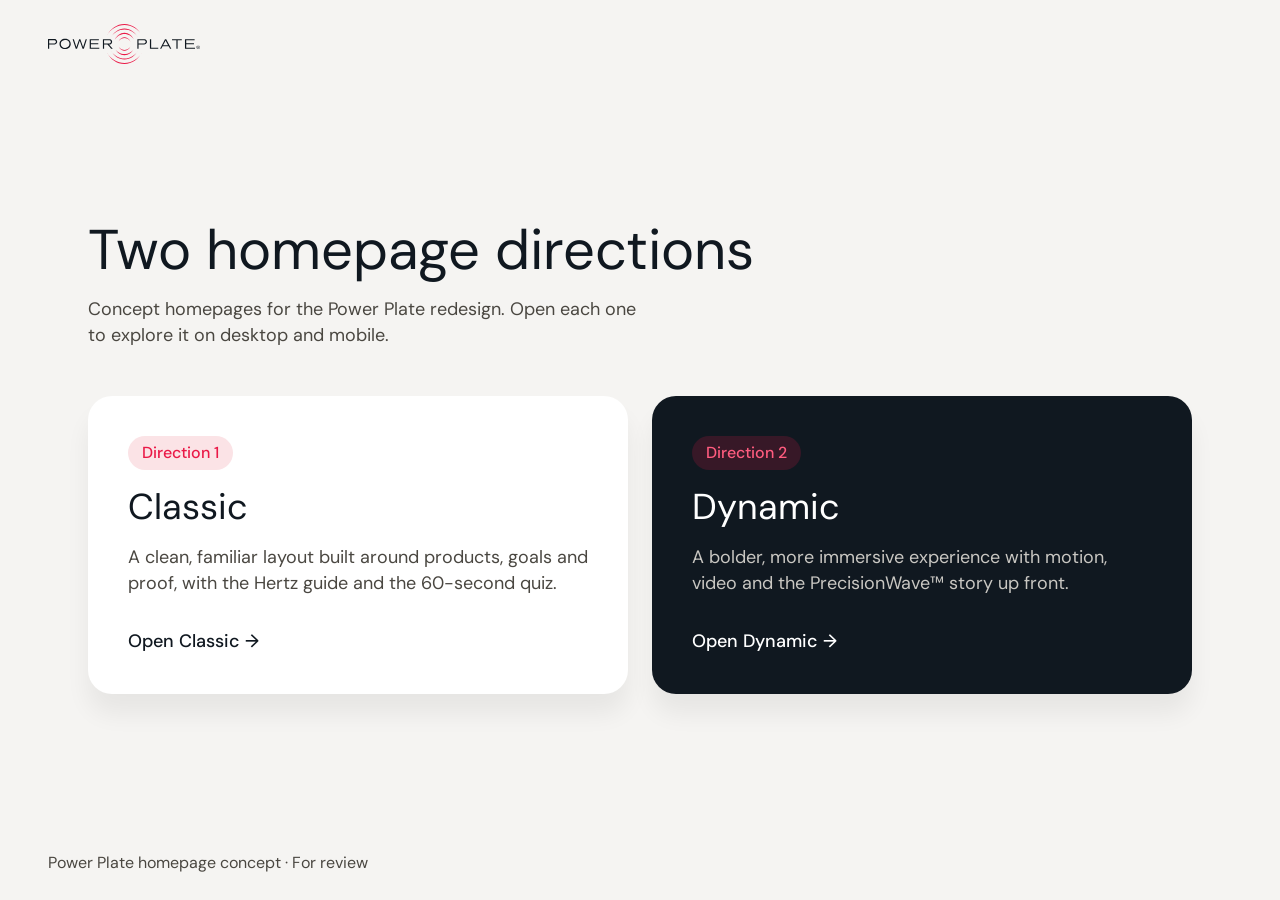
==== commit c9b651d8: "Add classic and dynamic directions on powerplate.codeart.mk - /dynamic: the hybrid homepage (moved f" ====
--- a/index.html
+++ b/index.html
@@ -1,614 +1,69 @@
 <!doctype html>
 <html lang="en">
 <head>
-  <meta charset="utf-8">
-  <meta name="viewport" content="width=device-width, initial-scale=1">
-  <title>Power Plate — Hybrid</title>
-  <meta name="description" content="Power Plate uses PrecisionWave™ vibration technology to make movement more effective — supporting performance, mobility and recovery in less time.">
-  <meta name="theme-color" content="#0B0D10">
-  <script>document.documentElement.dataset.hero = "4";</script>
-
-  <link rel="preconnect" href="https://fonts.googleapis.com">
-  <link rel="preconnect" href="https://fonts.gstatic.com" crossorigin>
-  <link rel="preconnect" href="https://cdn.shopify.com" crossorigin>
-  <link href="https://fonts.googleapis.com/css2?family=Inter:wght@300;400;500;600&family=Poppins:wght@300;400;500;600&display=swap" rel="stylesheet">
-  <link rel="stylesheet" href="assets/css/styles.css">
-  <link rel="stylesheet" href="assets/css/direction-b.css">
-  <link rel="stylesheet" href="assets/css/hybrid.css">
+<meta charset="utf-8">
+<meta name="viewport" content="width=device-width, initial-scale=1">
+<title>Power Plate — Homepage directions</title>
+<meta name="description" content="Two homepage directions for the Power Plate redesign: Classic and Dynamic.">
+<meta name="robots" content="noindex">
+<link rel="preconnect" href="https://fonts.googleapis.com">
+<link rel="preconnect" href="https://fonts.gstatic.com" crossorigin>
+<link rel="stylesheet" href="https://fonts.googleapis.com/css2?family=DM+Sans:opsz,wght@9..40,400;9..40,500&display=swap">
+<style>
+  *, *::before, *::after { box-sizing: border-box; }
+  body { margin: 0; min-height: 100dvh; display: flex; flex-direction: column; background: #f5f4f2; color: #101820; font: 400 18px/26px 'DM Sans', system-ui, sans-serif; font-variation-settings: "opsz" 14; }
+  header { padding: 24px 48px; }
+  header img { display: block; width: 152px; height: 40px; }
+  main { flex: 1; display: flex; flex-direction: column; justify-content: center; gap: 48px; width: 100%; max-width: 1200px; margin: 0 auto; padding: 48px; }
+  h1 { margin: 0; font-size: 56px; line-height: 60px; font-weight: 400; }
+  p { margin: 0; }
+  .lede { margin-top: 16px; max-width: 560px; color: #4a4741; }
+  .cards { display: grid; grid-template-columns: repeat(2, minmax(0, 1fr)); gap: 24px; }
+  a.card { display: flex; flex-direction: column; gap: 16px; padding: 40px; border-radius: 24px; background: #fff; color: inherit; text-decoration: none; box-shadow: 0 20px 25px rgba(0,0,0,.06); transition: transform .2s ease, box-shadow .2s ease; }
+  a.card:hover { transform: translateY(-4px); box-shadow: 0 28px 40px rgba(0,0,0,.1); }
+  a.card:focus-visible { outline: 2px solid #ea1947; outline-offset: 4px; }
+  .tag { align-self: flex-start; padding: 6px 14px; border-radius: 999px; background: #fbe3e6; color: #ea1947; font-size: 16px; line-height: 22px; font-weight: 500; }
+  .card--dark { background: #101820 !important; color: #fff !important; }
+  .card--dark .tag { background: rgba(234,25,71,.18); color: #ff5c7f; }
+  .card--dark .desc { color: #c9c7c2; }
+  h2 { margin: 0; font-size: 36px; line-height: 42px; font-weight: 400; }
+  .desc { color: #4a4741; }
+  .go { margin-top: auto; padding-top: 16px; font-weight: 500; }
+  footer { padding: 24px 48px; font-size: 16px; color: #4a4741; }
+  @media (max-width: 760px) {
+    header, footer { padding: 16px; text-align: center; }
+    header img { margin: 0 auto; }
+    main { padding: 32px 16px 48px; gap: 32px; text-align: center; }
+    h1 { font-size: 36px; line-height: 40px; }
+    .lede { margin: 12px auto 0; font-size: 16px; }
+    .cards { grid-template-columns: minmax(0, 1fr); gap: 16px; }
+    a.card { padding: 28px 24px; text-align: left; }
+    h2 { font-size: 28px; line-height: 34px; }
+  }
+</style>
 </head>
 <body>
-
-<svg width="0" height="0" style="position:absolute" aria-hidden="true">
-  <symbol id="pp-logo" viewBox="0 0 301 79">
-    <g fill="#EA1947">
-      <path d="M185.961 22.65C179.397 10.0412 166.589 0 151.395 0C136.2 0 123.576 9.67441 117.012 22.3291L116.92 22.5125C116.691 23.0168 116.874 22.65 116.874 22.65C123.117 10.6831 137.027 2.01741 151.441 2.01741C165.809 2.01741 179.718 10.6831 185.961 22.65C185.961 22.65 185.961 22.6959 185.961 22.65Z"/>
-      <path d="M178.203 26.6389C173.062 16.8728 163.192 8.75732 151.395 8.75732C139.551 8.75732 129.727 16.827 124.586 26.6389C124.586 26.7306 124.586 26.7306 124.586 26.6389C129.36 17.4689 140.331 10.7747 151.395 10.7747C162.458 10.7747 173.429 17.4689 178.203 26.6389C178.295 26.6389 178.249 26.6848 178.203 26.6389Z"/>
-      <path d="M170.446 30.6736C166.774 23.7044 159.842 17.4688 151.395 17.4688C142.949 17.4688 136.017 23.6127 132.391 30.6736C135.696 24.3004 143.775 19.532 151.395 19.532C159.062 19.532 167.095 24.3004 170.446 30.6736C170.446 30.6736 170.446 30.7195 170.446 30.6736Z"/>
-      <path d="M151.992 26.0428C151.258 25.997 150.89 26.0428 150.89 26.0428C148.274 26.0428 141.939 28.3812 139.781 34.5251C142.719 29.1607 147.998 27.7852 151.441 27.7852C154.884 27.831 160.163 29.2065 163.101 34.5251C160.944 28.3812 154.609 26.0428 151.992 26.0428Z"/>
-      <path d="M185.961 56.35C179.397 68.9588 166.589 79 151.395 79C136.2 79 123.576 69.3256 117.012 56.671L116.92 56.4875C116.691 55.9832 116.874 56.35 116.874 56.35C123.117 68.3169 137.027 76.9826 151.441 76.9826C165.809 76.9826 179.718 68.3169 185.961 56.35C185.961 56.35 185.961 56.3042 185.961 56.35Z"/>
-      <path d="M178.203 52.3608C173.062 62.1269 163.192 70.2424 151.395 70.2424C139.551 70.2424 129.727 62.1727 124.586 52.3608C124.586 52.2691 124.586 52.2691 124.586 52.3608C129.36 61.5308 140.331 68.225 151.395 68.225C162.458 68.225 173.429 61.5308 178.203 52.3608C178.295 52.3608 178.249 52.3149 178.203 52.3608Z"/>
-      <path d="M170.446 48.326C166.774 55.2953 159.842 61.5309 151.395 61.5309C142.949 61.5309 136.017 55.387 132.391 48.326C135.696 54.6992 143.775 59.4677 151.395 59.4677C159.062 59.4677 167.095 54.6992 170.446 48.326C170.446 48.326 170.446 48.2802 170.446 48.326Z"/>
-      <path d="M151.488 51.2156C148.045 51.1697 142.766 49.7942 139.828 44.4756C142.032 50.6195 148.321 52.9579 150.937 52.9579C150.937 52.9579 151.259 53.0037 152.039 52.9579C154.655 52.9579 160.99 50.6195 163.148 44.4756C160.21 49.7942 154.931 51.1697 151.488 51.2156Z"/>
-    </g>
-    <g fill="currentColor">
-      <path d="M0.27543 29.9403H0V48.7848H2.34116V40.5776H11.109C12.2108 40.5776 14.0929 40.5776 15.6077 39.6606C17.2144 38.7436 18.1325 37.093 18.1325 35.1673C18.1325 33.7917 17.6276 32.4162 16.7095 31.4992C15.1028 29.8486 12.9911 29.8486 11.4304 29.8486H0.27543V29.9403ZM11.614 32.0036C13.7715 32.0036 14.9192 32.5538 15.4241 33.8376C15.5618 34.2503 15.6536 34.7546 15.6536 35.259C15.6536 36.4511 15.1487 37.3681 14.1847 37.9641C13.1289 38.5602 11.7058 38.5602 10.4664 38.5602H2.34116V32.0036H11.614Z"/>
-      <path d="M22.8164 39.3396C22.8164 45.2084 27.3151 49.2891 33.7877 49.2891C40.3063 49.2891 45.0345 45.0709 45.0345 39.2937C45.0345 34.5253 41.5916 29.3901 33.9714 29.3442C27.4069 29.3442 22.8164 33.4708 22.8164 39.3396ZM25.2953 39.4313C25.2953 35.6716 27.8201 31.7743 33.4205 31.4992C36.7257 31.3616 38.975 32.7372 39.3882 33.0123C41.3162 34.2961 42.5097 36.6344 42.5097 39.2021C42.5097 44.7041 38.2405 47.18 33.9714 47.18C28.7841 47.18 25.2953 44.0622 25.2953 39.4313Z"/>
-      <path d="M76.5226 29.8945H74.5946L70.2795 43.4662C70.2795 43.4662 69.8664 44.7959 69.5909 45.7587C69.3614 45.071 69.1319 44.2457 69.1319 44.2457L64.0364 29.8945H61.7411L57.6556 41.5864C57.6556 41.6322 56.7375 44.3832 56.2784 45.8046C56.1407 45.3919 56.0489 44.9793 56.0489 44.9793L51.183 29.8945H48.75L54.9931 48.8307H57.472L62.5674 33.9752L62.9347 32.9207C63.0724 33.425 63.256 33.9294 63.256 33.9294L68.4433 48.8307H70.9681L76.9816 29.8945H76.5226Z"/>
-      <path d="M100.486 29.9404H82.6289V48.7849H101.542V46.7216H84.9701V39.9358H99.5679V37.8725H84.9701V32.0037H100.761V29.9404H100.486Z"/>
-      <path d="M109.025 29.9404H108.75V48.7849H111.091V40.6235H117.701C117.885 40.8069 124.955 48.7849 124.955 48.7849H128.168C128.168 48.7849 121.466 41.3571 120.777 40.5777C122.062 40.5318 123.807 40.3025 125.092 39.2938C126.653 38.0559 126.974 36.4053 126.974 35.1673C126.974 33.2416 126.056 31.4993 124.541 30.6281C123.21 29.8945 121.649 29.8945 120.364 29.8945H109.025V29.9404ZM120.364 32.0036C121.328 32.0036 122.476 32.0036 123.302 32.6914C123.853 33.1041 124.45 33.9752 124.45 35.1673C124.45 36.0385 124.128 36.9096 123.623 37.4598C122.659 38.4685 121.144 38.5602 119.216 38.5602H110.999V32.0495H120.364V32.0036Z"/>
-      <path d="M177.148 29.9858H176.965V48.7845H179.306V40.5314H188.625C189.772 40.5314 191.746 40.5314 193.353 39.6603C195.006 38.7432 195.97 37.1385 195.97 35.2128C195.97 33.8373 195.419 32.5076 194.501 31.5906C192.848 29.9858 190.599 29.9858 188.992 29.9858H177.148ZM189.13 31.9574C191.425 31.9574 192.664 32.5076 193.215 33.8373C193.353 34.2499 193.445 34.7543 193.445 35.2586C193.445 36.4966 192.894 37.4136 191.884 38.0096C190.782 38.6057 189.267 38.6057 187.936 38.6057H179.26V32.0033H189.13V31.9574Z"/>
-      <path d="M204.001 29.9404H201.844V48.8308H218.324V46.7675H204.277V29.9404H204.001Z"/>
-      <path d="M233.933 29.9404H231.684L221.906 48.8308H224.477C224.477 48.8308 226.772 44.3374 226.956 44.0623H239.075C239.212 44.3374 241.554 48.8308 241.554 48.8308H244.17L234.117 29.9404H233.933ZM232.923 32.4622C233.383 33.2875 237.606 41.3572 237.973 42.0908H227.92C228.333 41.3572 232.464 33.2875 232.923 32.4622Z"/>
-      <path d="M264.69 29.9404H245.594V32.0495H254.27V48.8308H256.657V32.0495H264.966V29.9404H264.69Z"/>
-      <path d="M290.075 29.9404H271.254V48.8308H291.131V46.7675H273.733V39.9816H289.065V37.8725H273.733V32.0495H290.35V29.9404H290.075Z"/>
-      <path d="M297.511 42.4575C299.439 42.4575 301 43.9706 301 45.9421C301 47.9595 299.393 49.4268 297.511 49.4268C295.583 49.4268 293.977 47.9137 293.977 45.9421C293.977 43.9706 295.583 42.4575 297.511 42.4575ZM297.511 48.9224C299.118 48.9224 300.403 47.6386 300.403 45.9421C300.403 44.2457 299.164 42.9619 297.511 42.9619C295.905 42.9619 294.619 44.2457 294.619 45.9421C294.619 47.6386 295.859 48.9224 297.511 48.9224ZM296.134 43.9247H297.695C298.659 43.9247 299.118 44.2915 299.118 45.071C299.118 45.8046 298.659 46.1255 298.016 46.1714L299.164 47.9596H298.475L297.374 46.2172H296.777V47.9596H296.134V43.9247ZM296.777 45.7129H297.419C297.97 45.7129 298.475 45.667 298.475 45.0251C298.475 44.4749 298.016 44.3832 297.557 44.3832H296.777V45.7129Z"/>
-    </g>
-  </symbol>
-  <!-- PrecisionWave mark: the logo's arcs, used as the brand glyph in tags -->
-  <symbol id="pp-mark" viewBox="0 0 48 48">
-    <g fill="none" stroke="currentColor" stroke-width="2.6" stroke-linecap="round">
-      <path d="M17.87 18.86A8 8 0 0 1 30.13 18.86M14.04 15.64A13 13 0 0 1 33.96 15.64M10.21 12.43A18 18 0 0 1 37.79 12.43"/>
-      <path d="M17.87 29.14A8 8 0 0 0 30.13 29.14M14.04 32.36A13 13 0 0 0 33.96 32.36M10.21 35.57A18 18 0 0 0 37.79 35.57"/>
-    </g>
-    <circle cx="24" cy="24" r="3" fill="currentColor"/>
-  </symbol>
-  <symbol id="i-arrow" viewBox="0 0 24 24"><path d="M5 12h14M13 6l6 6-6 6" fill="none" stroke="currentColor" stroke-width="1.75" stroke-linecap="round" stroke-linejoin="round"/></symbol>
-  <symbol id="i-search" viewBox="0 0 24 24"><circle cx="11" cy="11" r="7" fill="none" stroke="currentColor" stroke-width="1.75"/><path d="m20 20-3.5-3.5" fill="none" stroke="currentColor" stroke-width="1.75" stroke-linecap="round"/></symbol>
-  <symbol id="i-user" viewBox="0 0 24 24"><circle cx="12" cy="8" r="4" fill="none" stroke="currentColor" stroke-width="1.75"/><path d="M4 21c1.5-4 4.5-6 8-6s6.5 2 8 6" fill="none" stroke="currentColor" stroke-width="1.75" stroke-linecap="round"/></symbol>
-  <symbol id="i-bag" viewBox="0 0 24 24"><path d="M5 8h14l-1 13H6L5 8Z" fill="none" stroke="currentColor" stroke-width="1.75" stroke-linejoin="round"/><path d="M9 8V6a3 3 0 0 1 6 0v2" fill="none" stroke="currentColor" stroke-width="1.75"/></symbol>
-  <symbol id="i-menu" viewBox="0 0 24 24"><path d="M4 8h16M4 16h16" fill="none" stroke="currentColor" stroke-width="1.75" stroke-linecap="round"/></symbol>
-  <symbol id="i-close" viewBox="0 0 24 24"><path d="M6 6l12 12M18 6 6 18" fill="none" stroke="currentColor" stroke-width="1.75" stroke-linecap="round"/></symbol>
-  <symbol id="i-play" viewBox="0 0 24 24"><path d="M8 5.5v13l11-6.5-11-6.5Z" fill="currentColor"/></symbol>
-  <symbol id="i-pause" viewBox="0 0 24 24"><path d="M8 5v14M16 5v14" fill="none" stroke="currentColor" stroke-width="2.2" stroke-linecap="round"/></symbol>
-  <symbol id="i-chev-l" viewBox="0 0 24 24"><path d="m15 5-7 7 7 7" fill="none" stroke="currentColor" stroke-width="1.75" stroke-linecap="round" stroke-linejoin="round"/></symbol>
-  <symbol id="i-chev-r" viewBox="0 0 24 24"><path d="m9 5 7 7-7 7" fill="none" stroke="currentColor" stroke-width="1.75" stroke-linecap="round" stroke-linejoin="round"/></symbol>
-  <symbol id="i-plus" viewBox="0 0 24 24"><path d="M12 5v14M5 12h14" fill="none" stroke="currentColor" stroke-width="1.75" stroke-linecap="round"/></symbol>
-  <symbol id="i-check" viewBox="0 0 24 24"><path d="m5 12.5 4.5 4.5L19 7.5" fill="none" stroke="currentColor" stroke-width="1.9" stroke-linecap="round" stroke-linejoin="round"/></symbol>
-  <symbol id="i-wave" viewBox="0 0 24 24"><path d="M3 12h2l2-5 3 10 3-14 3 14 3-10 2 5h0" fill="none" stroke="currentColor" stroke-width="1.6" stroke-linecap="round" stroke-linejoin="round"/></symbol>
-</svg>
-<a class="skip-link" href="#main">Skip to content</a>
-
-<!-- ───────────── Promo bar ───────────── -->
-<div class="promo">
-  <p>Up to 20% off bestsellers<span class="hide-sm"> and Pro Series vibration plates</span>. <a href="#discover">Shop the offer <svg aria-hidden="true"><use href="#i-arrow"/></svg></a></p>
-</div>
-
-<!-- ───────────── Header ───────────── -->
-<header class="nav" data-nav>
-  <div class="nav__inner container">
-    <a class="nav__logo" href="#top" aria-label="Power Plate home">
-      <svg viewBox="0 0 301 79" aria-hidden="true"><use href="#pp-logo"/></svg>
+<header><img src="classic/assets/img/logo.svg" width="190" height="50" alt="Power Plate"></header>
+<main>
+  <div>
+    <h1>Two homepage directions</h1>
+    <p class="lede">Concept homepages for the Power Plate redesign. Open each one to explore it on desktop and mobile.</p>
+  </div>
+  <div class="cards">
+    <a class="card" href="classic/">
+      <span class="tag">Direction 1</span>
+      <h2>Classic</h2>
+      <p class="desc">A clean, familiar layout built around products, goals and proof, with the Hertz guide and the 60-second quiz.</p>
+      <span class="go">Open Classic →</span>
     </a>
-    <nav class="nav__links" aria-label="Primary">
-      <a href="#discover">Shop</a>
-      <a href="#b-second">How it works</a>
-      <a href="#goals">Goals</a>
-      <a href="#science">Science</a>
-      <a href="#proof">Professionals</a>
-    </nav>
-    <div class="nav__actions">
-      <button class="icon-btn" type="button" aria-label="Search"><svg aria-hidden="true"><use href="#i-search"/></svg></button>
-      <a class="icon-btn hide-sm" href="#" aria-label="Account"><svg aria-hidden="true"><use href="#i-user"/></svg></a>
-      <a class="icon-btn" href="#" aria-label="Cart, 0 items"><svg aria-hidden="true"><use href="#i-bag"/></svg></a>
-      <a class="btn btn--sm btn--primary hide-md" href="#discover">Find your Power Plate</a>
-      <button class="icon-btn nav__burger" type="button" aria-label="Open menu" aria-expanded="false" aria-controls="mobile-menu" data-menu-open><svg aria-hidden="true"><use href="#i-menu"/></svg></button>
-    </div>
+    <a class="card card--dark" href="dynamic/">
+      <span class="tag">Direction 2</span>
+      <h2>Dynamic</h2>
+      <p class="desc">A bolder, more immersive experience with motion, video and the PrecisionWave™ story up front.</p>
+      <span class="go">Open Dynamic →</span>
+    </a>
   </div>
-</header>
-
-<div class="mobile-menu" id="mobile-menu" hidden data-menu>
-  <div class="mobile-menu__top container">
-    <svg class="mobile-menu__logo" viewBox="0 0 301 79" aria-hidden="true"><use href="#pp-logo"/></svg>
-    <button class="icon-btn" type="button" aria-label="Close menu" data-menu-close><svg aria-hidden="true"><use href="#i-close"/></svg></button>
-  </div>
-  <nav class="mobile-menu__links container" aria-label="Mobile">
-    <a href="#discover">Shop</a>
-    <a href="#b-second">How it works</a>
-    <a href="#goals">Goals</a>
-    <a href="#science">Science</a>
-    <a href="#proof">Professionals</a>
-    <a href="#faq">Support</a>
-  </nav>
-  <div class="mobile-menu__cta container">
-    <a class="btn btn--primary btn--block" href="#discover">Find your Power Plate</a>
-  </div>
-</div>
-
-<main id="main">
-
-  <!-- Hero 4 · Wave — the logo comes alive: film in the circle, waves radiate sideways -->
-  <section class="hero hero--wave" data-hero-v="4" id="top" aria-labelledby="h4-title">
-    <div class="w4__inner container">
-      <div class="w4__copy">
-        <p class="kicker kicker--dark" data-hero-fade><svg aria-hidden="true"><use href="#pp-mark"/></svg>PrecisionWave™ Technology</p>
-        <h1 class="hero__title" id="h4-title">
-          <span class="line"><span>More from</span></span>
-          <span class="line"><span>every movement.</span></span>
-        </h1>
-        <p class="hero__lede" data-hero-fade>Power Plate uses precision vibration technology to make movement more effective, supporting performance, mobility and recovery in less time.</p>
-        <div class="hero__ctas" data-hero-fade>
-          <a class="btn btn--primary" href="#discover">Find your Power Plate <svg aria-hidden="true"><use href="#i-arrow"/></svg></a>
-          <a class="btn btn--glass" href="#b-second">See how it works</a>
-          <button class="video-toggle" type="button" aria-label="Pause background video" aria-pressed="false" data-video-toggle><svg aria-hidden="true"><use href="#i-pause"/></svg></button>
-        </div>
-      </div>
-      <div class="w4__orb" data-w4-orb>
-        <svg class="arcs arcs--soft" viewBox="-650 -250 1300 500" aria-hidden="true" data-arcs data-arcs-r="232" data-arcs-step="48" data-arcs-n="5" data-arcs-angle="48" data-arcs-falloff=".12" data-arcs-stops="0:0,.05:.75,.14:1,.7:1,.88:.5,.96:.2,1:0"></svg>
-        <div class="w4__circle">
-          <video class="hero__video" muted loop playsinline preload="metadata" poster="assets/video/hero-poster.jpg" data-autoplay>
-            <source src="assets/video/hero-loop.mp4" type="video/mp4">
-          </video>
-        </div>
-        <p class="w4__hz" aria-hidden="true"><span data-w4-hz>35</span> Hz</p>
-      </div>
-    </div>
-    <div class="hero__strip container" data-hero-fade>
-      <ul>
-        <li><strong>Class 1C</strong> US FDA-registered device</li>
-        <li><strong>25 years</strong> of research and refinement</li>
-        <li><strong>Trusted</strong> by pro teams, clinics and trainers</li>
-      </ul>
-    </div>
-  </section>
-
-
-  <!-- ───────────── Why Power Plate: A statement + B panels ───────────── -->
-  <section class="statement section" aria-labelledby="statement-title">
-    <div class="container">
-      <div class="statement__grid">
-        <div class="statement__copy">
-          <p class="kicker" id="statement-title"><svg aria-hidden="true"><use href="#pp-mark"/></svg>Why Power Plate</p>
-          <p class="statement__text" data-reveal-words>The best results don't come from doing more. They come from making every movement count.</p>
-          <p class="statement__lede">Power Plate turns a squat, a stretch or a few minutes of recovery into something more powerful, for athletes, for clinics and for everyday life.</p>
-          <a class="link-arrow" href="#b-second">See how it works <svg aria-hidden="true"><use href="#i-arrow"/></svg></a>
-        </div>
-        <figure class="statement__media" aria-hidden="true" data-statement-media>
-          <img class="is-active" src="https://cdn.shopify.com/s/files/1/0362/1139/2645/products/MOVE_POWERPLATE_Web_11_36c43046-2f9a-4232-904e-ad151db751e8.jpg?width=900" alt="" width="900" height="600" loading="lazy" data-label="Squat">
-          <img src="https://cdn.shopify.com/s/files/1/0362/1139/2645/products/TBA-POWER-PLATE-Web-18.jpg?width=900" alt="" width="900" height="600" loading="lazy" data-label="Stretch">
-          <img src="https://cdn.shopify.com/s/files/1/0362/1139/2645/products/IMG_0059_5968f05d-f10d-4e27-b98b-43261acf6fc1.jpg?width=900" alt="" width="900" height="600" loading="lazy" data-label="Recovery">
-          <figcaption class="statement__chip"><span class="effect__pulse"><svg><use href="#i-wave"/></svg></span><span class="statement__chip-txt" data-statement-label>Squat</span></figcaption>
-        </figure>
-      </div>
-
-      <div class="b-panels" data-b-panels>
-        <article class="b-panel is-active" data-b-panel>
-          <img src="https://cdn.shopify.com/s/files/1/0362/1139/2645/products/2017-hp-661.jpg?width=1400" alt="" width="1400" height="933" loading="lazy">
-          <button class="b-panel__btn" type="button" aria-expanded="true" aria-controls="b-panel-0">
-            <svg class="b-panel__icon" viewBox="0 0 48 48" aria-hidden="true"><g fill="none" stroke="currentColor" stroke-width="2" stroke-linecap="round" stroke-linejoin="round"><ellipse cx="24" cy="33" rx="16" ry="5"/><path d="M8 33v3.5c0 2.8 7.2 5 16 5s16-2.2 16-5V33"/><path d="M24 25c-2-2.2 2-4.3 0-6.5s2-4.3 0-6.5 2-4.3 0-6.5"/><path d="M16 26c-1.6-1.8 1.6-3.5 0-5.3s1.6-3.5 0-5.3"/><path d="M32 26c-1.6-1.8 1.6-3.5 0-5.3s1.6-3.5 0-5.3"/></g></svg>
-            <span class="b-panel__label">Performance</span>
-          </button>
-          <div class="b-panel__body" id="b-panel-0">
-            <h3>Performance</h3>
-            <p>Activate more muscle with the moves you already know, from the warm-up to game day.</p>
-          </div>
-        </article>
-        <article class="b-panel" data-b-panel>
-          <img src="https://cdn.shopify.com/s/files/1/0362/1139/2645/products/personal-power-plate-1448.jpg?width=1400" alt="" width="1400" height="1000" loading="lazy">
-          <button class="b-panel__btn" type="button" aria-expanded="false" aria-controls="b-panel-1">
-            <svg class="b-panel__icon" viewBox="0 0 48 48" aria-hidden="true"><g fill="none" stroke="currentColor" stroke-width="2" stroke-linecap="round" stroke-linejoin="round"><path d="M24 40s-14-8.4-14-18.2C10 16.6 13.8 13 18.2 13c2.6 0 4.6 1.3 5.8 3.2 1.2-1.9 3.2-3.2 5.8-3.2C34.2 13 38 16.6 38 21.8 38 31.6 24 40 24 40Z"/><path d="M14 25h6l2.5-4.5 3.5 9 2.5-6 1.5 1.5h4"/></g></svg>
-            <span class="b-panel__label">Wellness</span>
-          </button>
-          <div class="b-panel__body" id="b-panel-1">
-            <h3>Wellness</h3>
-            <p>Low-impact sessions that fit any age and any routine, in a few minutes a day at home.</p>
-          </div>
-        </article>
-        <article class="b-panel" data-b-panel>
-          <img src="https://cdn.shopify.com/s/files/1/0362/1139/2645/products/bioDensity-91.jpg?width=1400" alt="" width="1400" height="933" loading="lazy">
-          <button class="b-panel__btn" type="button" aria-expanded="false" aria-controls="b-panel-2">
-            <svg class="b-panel__icon" viewBox="0 0 48 48" aria-hidden="true"><g fill="none" stroke="currentColor" stroke-width="2" stroke-linecap="round" stroke-linejoin="round"><rect x="10" y="6" width="28" height="36" rx="5"/><path d="M16 14h10M16 20h16"/><path d="M15 31c2-5 4-5 6 0s4 5 6 0 4-5 6 0"/></g></svg>
-            <span class="b-panel__label">Science</span>
-          </button>
-          <div class="b-panel__body" id="b-panel-2">
-            <h3>Science</h3>
-            <p>The most researched name in whole body vibration, trusted by clinics and rehabilitation centers.</p>
-          </div>
-        </article>
-        <article class="b-panel" data-b-panel>
-          <img src="https://cdn.shopify.com/s/files/1/0362/1139/2645/files/2313-Black-pro5-4.jpg?width=1400" alt="" width="1400" height="1000" loading="lazy">
-          <button class="b-panel__btn" type="button" aria-expanded="false" aria-controls="b-panel-3">
-            <svg class="b-panel__icon" viewBox="0 0 48 48" aria-hidden="true"><use href="#pp-mark"/></svg>
-            <span class="b-panel__label">Technology</span>
-          </button>
-          <div class="b-panel__body" id="b-panel-3">
-            <h3>Technology</h3>
-            <p>Patented PrecisionWave™ engineering, refined for over two decades and built to last in commercial use.</p>
-          </div>
-        </article>
-      </div>
-    </div>
-  </section>
-
-  <!-- ───────────── B · Inside one second (pinned) ───────────── -->
-  <section class="b-second section--dark" id="b-second" aria-labelledby="b-second-title" data-b-second>
-    <div class="b-second__pin" data-b-second-pin>
-      <div class="container b-second__head">
-        <p class="kicker kicker--dark"><svg aria-hidden="true"><use href="#pp-mark"/></svg>The Power Plate Effect</p>
-        <h2 class="h2" id="b-second-title">What happens in one second.</h2>
-      </div>
-
-      <div class="b-second__stage">
-        <p class="b-second__count" aria-hidden="true"><span class="b-second__num" data-b-count>0</span><span class="b-second__unit">vibrations per second</span></p>
-        <div class="b-second__product" aria-hidden="true">
-          <div class="floor"><span class="floor__shadow"></span><span class="floor__ring" data-b-ring></span><span class="floor__ring" data-b-ring></span><span class="floor__ring" data-b-ring></span></div>
-          <img src="https://cdn.shopify.com/s/files/1/0362/1139/2645/files/my5-2026_isolated-L45.png?width=900" width="900" height="1490" alt="" loading="lazy">
-        </div>
-
-        <ol class="b-second__steps">
-          <li class="b-step b-step--l is-active" data-b-step>
-            <p class="tag tag--dark">The technology</p>
-            <h3>The platform moves.</h3>
-            <p>PrecisionWave™ creates controlled, multidirectional vibrations, up to 50 times a second.</p>
-          </li>
-          <li class="b-step b-step--r" data-b-step>
-            <p class="tag tag--dark">Your body</p>
-            <h3>Your muscles respond.</h3>
-            <p>Natural, reflexive contractions activate up to 138% more muscle fibers than conventional exercise.*</p>
-          </li>
-          <li class="b-step b-step--l b-step--low" data-b-step>
-            <p class="tag tag--dark">The result</p>
-            <h3>You get more, in less time.</h3>
-            <p>A complete workout can take as little as 15 minutes.</p>
-          </li>
-        </ol>
-      </div>
-
-      <p class="container b-second__note">The number above counts vibrations per second at the platform's peak frequency. *Compared to conventional exercise, based on independent studies.</p>
-    </div>
-  </section>
-
-  <!-- ───────────── Goals ───────────── -->
-  <section class="goals section section--gray" id="goals" aria-labelledby="goals-title">
-    <div class="container">
-      <header class="section-head section-head--row">
-        <div>
-          <p class="kicker"><svg aria-hidden="true"><use href="#pp-mark"/></svg>Goals</p>
-          <h2 class="h2" id="goals-title">What do you want to improve?</h2>
-        </div>
-        <p class="section-head__aside">One platform, many outcomes.<br class="show-sm"> Choose a goal to see how Power Plate helps and where to start.</p>
-      </header>
-
-      <div class="tabs" role="tablist" aria-label="Goals" data-tabs="goals">
-        <button role="tab" id="goal-tab-0" aria-controls="goal-panel" aria-selected="true" tabindex="0">Strength &amp; Performance</button>
-        <button role="tab" id="goal-tab-1" aria-controls="goal-panel" aria-selected="false" tabindex="-1">Recovery</button>
-        <button role="tab" id="goal-tab-2" aria-controls="goal-panel" aria-selected="false" tabindex="-1">Mobility &amp; Balance</button>
-        <button role="tab" id="goal-tab-3" aria-controls="goal-panel" aria-selected="false" tabindex="-1">Healthy Aging</button>
-        <button role="tab" id="goal-tab-4" aria-controls="goal-panel" aria-selected="false" tabindex="-1">Everyday Wellness</button>
-      </div>
-
-      <div class="goal" id="goal-panel" role="tabpanel" aria-labelledby="goal-tab-0" tabindex="0" data-goal-panel>
-        <div class="goal__media">
-          <img src="https://cdn.shopify.com/s/files/1/0362/1139/2645/files/my8-Lifestyle-2.jpg?width=1400" width="1400" height="946" alt="" loading="lazy">
-        </div>
-        <div class="goal__body" data-goal-body>
-          <h3 class="h3" data-goal-title></h3>
-          <p class="goal__copy" data-goal-copy></p>
-          <ul class="goal__list" data-goal-list></ul>
-          <a class="rec" href="#discover" data-goal-rec>
-            <span class="rec__img"><img data-goal-rec-img src="" alt="" width="120" height="120" loading="lazy"></span>
-            <span class="rec__txt">
-              <span class="rec__label">Recommended to start</span>
-              <span class="rec__name" data-goal-rec-name></span>
-              <span class="rec__price" data-goal-rec-price></span>
-            </span>
-            <svg class="rec__arrow" aria-hidden="true"><use href="#i-arrow"/></svg>
-          </a>
-        </div>
-      </div>
-    </div>
-  </section>
-
-  <!-- ───────────── Find your Power Plate ───────────── -->
-  <section class="discover section" id="discover" aria-labelledby="discover-title">
-    <div class="container">
-      <header class="section-head section-head--row">
-        <div>
-          <p class="kicker"><svg aria-hidden="true"><use href="#pp-mark"/></svg>Find your Power Plate</p>
-          <h2 class="h2" id="discover-title">Find the Power Plate<br class="hide-sm"> that fits your goals.</h2>
-        </div>
-        <p class="section-head__aside">From daily wellness at home to advanced professional performance, explore the platform designed for the way you move.</p>
-      </header>
-
-      <div class="finder">
-        <div class="finder__q">
-          <span class="finder__label" id="where-label">Where will you use it?</span>
-          <div class="segmented" role="tablist" aria-labelledby="where-label" data-tabs="where">
-            <button role="tab" aria-selected="true" tabindex="0" aria-controls="product-grid" data-where="home">At home</button>
-            <button role="tab" aria-selected="false" tabindex="-1" aria-controls="product-grid" data-where="pro">Gym, studio or clinic</button>
-            <button role="tab" aria-selected="false" tabindex="-1" aria-controls="product-grid" data-where="recovery">Recovery on the go</button>
-          </div>
-        </div>
-        <div class="finder__q">
-          <span class="finder__label" id="goal-label">What's your main goal? <span class="muted">Optional</span></span>
-          <div class="chips" role="group" aria-labelledby="goal-label" data-chips>
-            <button type="button" aria-pressed="false" data-chip="strength">Strength</button>
-            <button type="button" aria-pressed="false" data-chip="recovery">Recovery</button>
-            <button type="button" aria-pressed="false" data-chip="mobility">Mobility</button>
-            <button type="button" aria-pressed="false" data-chip="aging">Healthy aging</button>
-            <button type="button" aria-pressed="false" data-chip="wellness">Wellness</button>
-          </div>
-        </div>
-      </div>
-
-      <p class="sr-only" aria-live="polite" data-finder-status></p>
-      <div class="products" id="product-grid" role="tabpanel" data-products></div>
-
-      <aside class="biz" data-biz hidden>
-        <img src="https://cdn.shopify.com/s/files/1/0362/1139/2645/files/pro8-Lifestyle-3.jpg?width=1400" width="1400" height="934" alt="" loading="lazy">
-        <div class="biz__body">
-          <p class="kicker kicker--dark"><svg aria-hidden="true"><use href="#pp-mark"/></svg>Power Plate for business</p>
-          <h3 class="h3">Equipping a gym, clinic or team?</h3>
-          <p>Our professional solutions team helps health clubs, rehab facilities and sports organizations choose, finance and integrate the right platforms.</p>
-          <a class="btn btn--light" href="#">Talk to our team <svg aria-hidden="true"><use href="#i-arrow"/></svg></a>
-        </div>
-      </aside>
-
-      <div class="discover__foot">
-        <a class="link-arrow" href="#">Compare all models <svg aria-hidden="true"><use href="#i-arrow"/></svg></a>
-        <a class="link-arrow" href="#">Bundles &amp; programs from $2,999 <svg aria-hidden="true"><use href="#i-arrow"/></svg></a>
-      </div>
-    </div>
-  </section>
-
-  <!-- ───────────── Everyday performance (horizontal) ───────────── -->
-  <section class="everyday section--dark" id="everyday" aria-labelledby="everyday-title" data-hscroll>
-    <div class="everyday__pin">
-      <div class="container everyday__head">
-        <div>
-          <p class="kicker kicker--dark"><svg aria-hidden="true"><use href="#pp-mark"/></svg>Everyday performance</p>
-          <h2 class="h2" id="everyday-title">Built for real life,<br class="hide-sm"> not just the gym.</h2>
-        </div>
-        <div class="everyday__progress" aria-hidden="true"><span data-hscroll-bar></span></div>
-      </div>
-      <div class="everyday__track" data-hscroll-track tabindex="0" aria-label="A day with Power Plate, scrollable">
-        <article class="moment">
-          <div class="moment__img"><img src="https://cdn.shopify.com/s/files/1/0362/1139/2645/products/personal-power-plate-1448.jpg?width=1200" width="1200" height="857" alt="A woman exercises on a Personal Power Plate in her bedroom." loading="lazy"></div>
-          <p class="tag tag--dark">07:00 · Morning</p>
-          <h3>Wake up your body</h3>
-          <p>A few minutes on the Personal Power Plate before breakfast. Compact enough to slide under the bed after.</p>
-        </article>
-        <article class="moment">
-          <div class="moment__img"><img src="https://cdn.shopify.com/s/files/1/0362/1139/2645/products/pro7HC_Woman.jpg?width=1000" width="1000" height="1000" alt="An older woman balances with arms outstretched on a Power Plate pro7HC in a clinic." loading="lazy"></div>
-          <p class="tag tag--dark">10:00 · Clinic</p>
-          <h3>Rebuild strength and balance</h3>
-          <p>Clinicians use Power Plate to help patients stand, walk and move with more confidence.</p>
-        </article>
-        <article class="moment">
-          <div class="moment__img"><img src="https://cdn.shopify.com/s/files/1/0362/1139/2645/products/IMG_9769_71bdbe5c-9632-4601-9824-67db71e871b2.jpg?width=1200" width="1200" height="800" alt="A man uses the Power Plate Pulse massage gun on his shoulder at his desk." loading="lazy"></div>
-          <p class="tag tag--dark">12:30 · Workday</p>
-          <h3>Reset between meetings</h3>
-          <p>Release neck and shoulder tension with Pulse, our quietest, most powerful massage gun.</p>
-        </article>
-        <article class="moment">
-          <div class="moment__img"><img src="https://cdn.shopify.com/s/files/1/0362/1139/2645/files/pro8-Lifestyle-1.jpg?width=1200" width="1200" height="857" alt="A man trains with resistance cables on a Power Plate in a home gym." loading="lazy"></div>
-          <p class="tag tag--dark">18:00 · Training</p>
-          <h3>Train smarter</h3>
-          <p>Add vibration to the moves you already know and get more from every squat, lunge and hold.</p>
-        </article>
-        <article class="moment">
-          <div class="moment__img"><img src="https://cdn.shopify.com/s/files/1/0362/1139/2645/products/2017-hp-661.jpg?width=1200" width="1200" height="800" alt="An athlete trains with a medicine ball on the Power Plate pro5HP." loading="lazy"></div>
-          <p class="tag tag--dark">Game day</p>
-          <h3>Perform at your peak</h3>
-          <p>Used by professional and collegiate sports teams to warm up, activate and recover.</p>
-        </article>
-        <article class="moment">
-          <div class="moment__img"><img src="https://cdn.shopify.com/s/files/1/0362/1139/2645/products/MOVE_POWERPLATE_Web_6_bb49fe68-67e3-45f9-9e1e-0277a538cb40.jpg?width=1200" width="1200" height="800" alt="A woman relaxes her legs on a red Power Plate MOVE." loading="lazy"></div>
-          <p class="tag tag--dark">21:00 · Evening</p>
-          <h3>Recover and unwind</h3>
-          <p>Massage settings relax tight muscles and promote blood flow, ready for tomorrow.</p>
-        </article>
-        <article class="moment">
-          <div class="moment__img"><img src="assets/video/hero-poster.jpg" width="1600" height="900" alt="A woman steps onto a red Power Plate MOVE on a sunny terrace above the ocean." loading="lazy" style="object-position: 44% 50%"></div>
-          <p class="tag tag--dark">Weekend · Outdoors</p>
-          <h3>Take it outside</h3>
-          <p>The MOVE is light enough to carry from room to room, or out onto the terrace.</p>
-        </article>
-      </div>
-    </div>
-  </section>
-
-  <!-- ───────────── B · Science (editorial) ───────────── -->
-  <section class="b-science section" id="science" aria-labelledby="b-science-title">
-    <div class="container b-science__grid">
-      <div class="b-science__intro">
-        <p class="kicker"><svg aria-hidden="true"><use href="#pp-mark"/></svg>Science &amp; research</p>
-        <h2 class="h2" id="b-science-title">Built on science. Proven through movement.</h2>
-        <p class="b-science__lede">Over the past 25 years, Power Plate has been studied at leading universities and medical facilities, making it the most researched name in whole body vibration.</p>
-        <div class="b-seal" role="img" aria-label="Class 1C US FDA-registered device">
-          <svg viewBox="0 0 200 200" aria-hidden="true">
-            <defs><path id="b-seal-path" d="M100 100m-76 0a76 76 0 1 1 152 0a76 76 0 1 1-152 0"/></defs>
-            <circle cx="100" cy="100" r="96" fill="none" stroke="currentColor" stroke-opacity=".16"/>
-            <circle cx="100" cy="100" r="56" fill="none" stroke="currentColor" stroke-opacity=".16"/>
-            <text><textPath href="#b-seal-path" startOffset="0" textLength="470" lengthAdjust="spacing">Class 1C · US FDA-registered device ·</textPath></text>
-            <use href="#pp-mark" x="72" y="72" width="56" height="56" class="b-seal__mark"/>
-          </svg>
-        </div>
-        <a class="link-arrow" href="#">Explore the science <svg aria-hidden="true"><use href="#i-arrow"/></svg></a>
-      </div>
-
-      <div class="b-science__list">
-        <ol class="b-evidence">
-          <li><p class="b-evidence__k">+1.5%</p><p>Increase in hip-area bone density in women aged 58 to 70 training with Power Plate.</p><span class="tag">Bone health</span></li>
-          <li><p class="b-evidence__k">9 min</p><p>A day of basic bodyweight exercise on Power Plate significantly increased resting metabolic rate.</p><span class="tag">Metabolism</span></li>
-          <li><p class="b-evidence__k">Strength</p><p>Training on Power Plate significantly improved muscle strength and vertical jump height.</p><span class="tag">Performance</span></li>
-          <li><p class="b-evidence__k">Circulation</p><p>A few minutes of massage on Power Plate significantly increased blood flow in arms and legs.</p><span class="tag">Recovery</span></li>
-        </ol>
-        <dl class="b-figures">
-          <div><dt>Years of published research</dt><dd><span class="q" aria-hidden="true" style="visibility:hidden">up to</span><span data-b-countup="25">25</span></dd></div>
-          <div><dt>Vibrations per second at peak frequency</dt><dd><span class="q">up to</span><span data-b-countup="50">50</span></dd></div>
-          <div><dt>More muscle fibers activated vs. conventional exercise*</dt><dd><span class="q">up to</span><span class="stat__num"><span data-b-countup="138">138</span>%</span></dd></div>
-        </dl>
-        <p class="footnote">*Compared to conventional exercise, based on independent studies. Summaries of published research; see the Science page for full citations.</p>
-      </div>
-    </div>
-  </section>
-
-  <!-- ───────────── B · Wall of trust ───────────── -->
-  <section class="b-proof section section--gray" id="proof" aria-labelledby="b-proof-title">
-    <div class="container">
-      <header class="section-head section-head--row">
-        <div>
-          <p class="kicker"><svg aria-hidden="true"><use href="#pp-mark"/></svg>Professional proof</p>
-          <h2 class="h2" id="b-proof-title">Trusted by athletes, doctors<br class="hide-sm"> and the people who train them.</h2>
-        </div>
-      </header>
-    </div>
-
-    <div class="b-wall" data-b-wall data-hy-wall>
-      <div class="b-wall__row">
-        <ul class="b-wall__group">
-          <li class="b-person"><img src="https://www.powerplate.com/cdn/shop/t/229/assets/mark-wahlberg-home-slider.jpg" width="523" height="581" alt="Mark Wahlberg holding a Power Plate Pulse." loading="lazy"><p><strong>Mark Wahlberg</strong><span>Award-winning actor and director</span></p></li>
-          <li class="b-quote"><p>“In our patient population, we are noticing an increase in strength, balance, endurance, ability to stand and walk better and quicker by using the Power Plate.”</p><footer><strong>Dr. Terence Braden</strong><span>Medical Director, HealthSouth Rehab Hospital</span></footer></li>
-          <li class="b-person"><img src="https://www.powerplate.com/cdn/shop/t/229/assets/craig-fitzgerald-home-slider.jpg" width="523" height="581" alt="Craig Fitzgerald." loading="lazy"><p><strong>Craig Fitzgerald</strong><span>Head S&amp;C Coach, New York Giants</span></p></li>
-          <li class="b-quote"><p>“It does make a difference in how my patients feel; and most importantly, it is making what I do as a physical therapist more effective!”</p><footer><strong>Lisa Jurski, MSPT</strong><span>Accelerated Rehabilitation</span></footer></li>
-          <li class="b-person"><img src="https://www.powerplate.com/cdn/shop/t/229/assets/hilary-swank-home-slider.jpg" width="523" height="581" alt="Hilary Swank." loading="lazy"><p><strong>Hilary Swank</strong><span>Oscar winner, actress</span></p></li>
-          <li class="b-quote"><p>“I have noted marked improvements in my balance, strength, endurance, and feeling of well being.”</p><footer><strong>Karen K Bloom, MD, FACP</strong><span>Physician</span></footer></li>
-        </ul>
-      </div>
-      <div class="b-wall__row b-wall__row--rev">
-        <ul class="b-wall__group">
-          <li class="b-quote"><p>“Patient compliance is better than it’s ever been… The best business decision I ever made was incorporating the Power Plate into my practice.”</p><footer><strong>Dr. Dennis Sall</strong><span>Chiropractor</span></footer></li>
-          <li class="b-person"><img src="https://www.powerplate.com/cdn/shop/t/229/assets/elle-macpherson-home-slider.jpg" width="523" height="581" alt="Elle Macpherson." loading="lazy"><p><strong>Elle Macpherson</strong><span>Supermodel</span></p></li>
-          <li class="b-quote"><p>“All those squats and lunges I’ve been doing for years, are finally showing results from doing them on my Power Plate.”</p><footer><strong>Dr. Lynn Hardy</strong><span>Naturopathic Doctor</span></footer></li>
-          <li class="b-person"><img src="https://www.powerplate.com/cdn/shop/t/229/assets/clint-eastwood-home-slider.jpg" width="523" height="581" alt="Clint Eastwood." loading="lazy"><p><strong>Clint Eastwood</strong><span>Actor and director</span></p></li>
-        </ul>
-      </div>
-    </div>
-
-    <div class="container">
-      <p class="b-press__label">As featured in, and trusted by</p>
-      <ul class="b-press" aria-label="As featured in, and trusted by">
-        <li><img src="https://www.powerplate.com/cdn/shop/t/229/assets/us-weekly.png" alt="Us Weekly" height="40" loading="lazy"></li>
-        <li><img class="logo-trim" src="https://www.powerplate.com/cdn/shop/t/229/assets/mens-health.png" alt="Men's Health" height="40" loading="lazy"></li>
-        <li><img src="https://cdn.shopify.com/s/files/1/0362/1139/2645/files/techradar-award1.png" alt="TechRadar" height="40" loading="lazy"></li>
-        <li><img src="https://www.powerplate.com/cdn/shop/t/229/assets/martha-stewart.png" alt="Martha Stewart" height="40" loading="lazy"></li>
-        <li><img src="https://www.powerplate.com/cdn/shop/t/229/assets/ellen-logo.png" alt="Ellen" height="40" loading="lazy"></li>
-        <li><img src="https://www.powerplate.com/cdn/shop/t/229/assets/equinox-logo.svg" alt="Equinox" height="40" loading="lazy"></li>
-        <li><img src="https://www.powerplate.com/cdn/shop/files/northshore-logo.png" alt="NorthShore University HealthSystem" height="40" loading="lazy"></li>
-        <li><img src="https://www.powerplate.com/cdn/shop/files/acp-logo.png" alt="American College of Physicians" height="40" loading="lazy"></li>
-        <li><img src="https://www.powerplate.com/cdn/shop/files/lakeland-logo.png" alt="Lakeland Regional Health" height="40" loading="lazy"></li>
-      </ul>
-    </div>
-  </section>
-
-  <!-- ───────────── B · FAQ ───────────── -->
-  <section class="b-faq section" id="faq" aria-labelledby="b-faq-title">
-    <div class="container b-faq__inner">
-      <header class="b-faq__head">
-        <p class="kicker"><svg aria-hidden="true"><use href="#pp-mark"/></svg>Questions</p>
-        <h2 class="h2" id="b-faq-title">Good questions, honest answers.</h2>
-      </header>
-      <div class="b-faq__list">
-        <details open>
-          <summary>Does vibration training really work?<svg aria-hidden="true"><use href="#i-plus"/></svg></summary>
-          <div><p>Yes. Power Plate is used by world-class athletes like Rafael Nadal, F1 drivers, PGA golfers and NFL players, and by everyday people. Hundreds of studies support whole body vibration training, and independent studies have shown Power Plate activates up to 138% more muscle fibers compared to conventional exercise.</p></div>
-        </details>
-        <details>
-          <summary>Is Power Plate just for athletes?<svg aria-hidden="true"><use href="#i-plus"/></svg></summary>
-          <div><p>No, it's designed for everyone. Power Plate is used by people in their 70s looking for a light 10-minute session and by world champions who need intense training. Whether your goal is muscle strength or bone density, everyone can benefit.</p></div>
-        </details>
-        <details>
-          <summary>Do the vibrations hurt?<svg aria-hidden="true"><use href="#i-plus"/></svg></summary>
-          <div><p>No. The vibrations aren't overpowering or aggressive. They're designed to support your training without being uncomfortable or painful.</p></div>
-        </details>
-        <details>
-          <summary>Is Power Plate loud?<svg aria-hidden="true"><use href="#i-plus"/></svg></summary>
-          <div><p>No. Power Plate platforms are remarkably quiet and designed for use at home.</p></div>
-        </details>
-      </div>
-      <a class="link-arrow b-faq__more" href="#">Visit the help center <svg aria-hidden="true"><use href="#i-arrow"/></svg></a>
-    </div>
-  </section>
-
-  <!-- ───────────── B · Closing: "Find your [product] Power Plate." ───────────── -->
-  <section class="b-closing section section--gray" aria-labelledby="b-closing-title">
-    <div class="container b-closing__inner">
-      <p class="kicker"><svg aria-hidden="true"><use href="#pp-mark"/></svg>Start today</p>
-      <h2 class="h2 b-closing__title" id="b-closing-title">Find your Power Plate.</h2>
-      <p class="b-closing__lede">At home, in the gym or in the clinic. Start moving better with the platform built for the way you move.</p>
-      <div class="b-closing__ctas">
-        <a class="btn btn--primary" href="#discover">Find your Power Plate <svg aria-hidden="true"><use href="#i-arrow"/></svg></a>
-        <a class="btn btn--outline" href="#discover">Shop all products</a>
-      </div>
-      <div class="b-picks-wrap">
-        <p class="b-picks__title">Popular picks</p>
-        <ul class="b-picks">
-          <li><a class="b-pick" href="https://www.powerplate.com/products/personal-power-plate">
-            <span class="b-pick__img"><img src="https://cdn.shopify.com/s/files/1/0362/1139/2645/files/Personal_0fdfee51-d763-4d38-9eb6-26127b59cf2a.png?width=200" alt="" width="64" height="64" loading="lazy"></span>
-            <span class="b-pick__txt"><span class="b-pick__name">Personal Power Plate®</span><span class="b-pick__price">$1,836 <s><span class="sr-only">Was </span>$2,295</s></span></span>
-            <svg class="b-pick__arrow" aria-hidden="true"><use href="#i-arrow"/></svg>
-          </a></li>
-          <li><a class="b-pick" href="https://www.powerplate.com/products/power-plate-move">
-            <span class="b-pick__img"><img src="https://cdn.shopify.com/s/files/1/0362/1139/2645/files/MoveRed_2_3b8612d0-33ad-473b-907c-fe844aacd995.png?width=200" alt="" width="64" height="64" loading="lazy"></span>
-            <span class="b-pick__txt"><span class="b-pick__name">Power Plate® MOVE™</span><span class="b-pick__price">$2,976 <s><span class="sr-only">Was </span>$3,720</s></span></span>
-            <svg class="b-pick__arrow" aria-hidden="true"><use href="#i-arrow"/></svg>
-          </a></li>
-          <li><a class="b-pick" href="https://www.powerplate.com/products/upgraded-power-plate-my5">
-            <span class="b-pick__img"><img src="https://cdn.shopify.com/s/files/1/0362/1139/2645/files/my5-2026_isolated-L45.png?width=200" alt="" width="64" height="64" loading="lazy"></span>
-            <span class="b-pick__txt"><span class="b-pick__name">Upgraded Power Plate® my5™</span><span class="b-pick__price">$5,196 <s><span class="sr-only">Was </span>$6,495</s></span></span>
-            <svg class="b-pick__arrow" aria-hidden="true"><use href="#i-arrow"/></svg>
-          </a></li>
-          <li><a class="b-pick" href="https://www.powerplate.com/products/power-plate-pulse-3-0">
-            <span class="b-pick__img"><img src="https://cdn.shopify.com/s/files/1/0362/1139/2645/files/PulseEdited.png?width=200" alt="" width="64" height="64" loading="lazy"></span>
-            <span class="b-pick__txt"><span class="b-pick__name">Power Plate Pulse</span><span class="b-pick__price">$299 <s><span class="sr-only">Was </span>$399</s></span></span>
-            <svg class="b-pick__arrow" aria-hidden="true"><use href="#i-arrow"/></svg>
-          </a></li>
-        </ul>
-      </div>
-    </div>
-  </section>
 </main>
-
-<!-- ───────────── B · Epic footer ───────────── -->
-<footer class="b-footer" data-b-footer>
-  <div class="container">
-    <div class="b-footer__top">
-      <p class="b-footer__statement" data-b-footer-statement><span>Move better.</span> <span>Feel stronger.</span> <span>Live more.</span></p>
-      <div class="b-footer__card">
-        <form class="newsletter b-footer__form" data-newsletter>
-          <label for="nl-email">Get training tips, research and offers</label>
-          <div class="newsletter__row">
-            <input id="nl-email" type="email" name="email" autocomplete="email" placeholder="you@example.com" required>
-            <button class="btn btn--primary btn--sm" type="submit">Subscribe</button>
-          </div>
-          <p class="newsletter__msg" role="status" data-nl-msg></p>
-        </form>
-        <ul class="b-footer__social" aria-label="Follow Power Plate">
-          <li><a href="#">Instagram</a></li>
-          <li><a href="#">YouTube</a></li>
-          <li><a href="#">Facebook</a></li>
-          <li><a href="#">LinkedIn</a></li>
-        </ul>
-      </div>
-    </div>
-
-    <nav class="b-footer__cols" aria-label="Footer">
-      <div><h3>Shop</h3><ul><li><a href="#">Vibration plates</a></li><li><a href="#">Massage &amp; recovery</a></li><li><a href="#">Bundles &amp; programs</a></li><li><a href="#">Accessories</a></li></ul></div>
-      <div><h3>Learn</h3><ul><li><a href="#">How it works</a></li><li><a href="#">Science</a></li><li><a href="#">Exercise library</a></li><li><a href="#">Stories</a></li></ul></div>
-      <div><h3>Professionals</h3><ul><li><a href="#">Health clubs</a></li><li><a href="#">Healthcare</a></li><li><a href="#">Sports teams</a></li><li><a href="#">Education</a></li></ul></div>
-      <div><h3>Support</h3><ul><li><a href="#">Contact us</a></li><li><a href="#">Shipping &amp; returns</a></li><li><a href="#">Warranty</a></li><li><a href="#">FAQ</a></li></ul></div>
-    </nav>
-  </div>
-
-  <div class="b-footer__logo container" aria-hidden="true">
-    <svg class="b-flogo" viewBox="0 0 301 79" data-b-flogo>
-      <g class="b-flogo__arcs"><path class="b-flogo__arc b-flogo__arc--1" d="M185.961 22.65C179.397 10.0412 166.589 0 151.395 0C136.2 0 123.576 9.67441 117.012 22.3291L116.92 22.5125C116.691 23.0168 116.874 22.65 116.874 22.65C123.117 10.6831 137.027 2.01741 151.441 2.01741C165.809 2.01741 179.718 10.6831 185.961 22.65C185.961 22.65 185.961 22.6959 185.961 22.65Z"/><path class="b-flogo__arc b-flogo__arc--2" d="M178.203 26.6389C173.062 16.8728 163.192 8.75732 151.395 8.75732C139.551 8.75732 129.727 16.827 124.586 26.6389C124.586 26.7306 124.586 26.7306 124.586 26.6389C129.36 17.4689 140.331 10.7747 151.395 10.7747C162.458 10.7747 173.429 17.4689 178.203 26.6389C178.295 26.6389 178.249 26.6848 178.203 26.6389Z"/><path class="b-flogo__arc b-flogo__arc--3" d="M170.446 30.6736C166.774 23.7044 159.842 17.4688 151.395 17.4688C142.949 17.4688 136.017 23.6127 132.391 30.6736C135.696 24.3004 143.775 19.532 151.395 19.532C159.062 19.532 167.095 24.3004 170.446 30.6736C170.446 30.6736 170.446 30.7195 170.446 30.6736Z"/><path class="b-flogo__arc b-flogo__arc--4" d="M151.992 26.0428C151.258 25.997 150.89 26.0428 150.89 26.0428C148.274 26.0428 141.939 28.3812 139.781 34.5251C142.719 29.1607 147.998 27.7852 151.441 27.7852C154.884 27.831 160.163 29.2065 163.101 34.5251C160.944 28.3812 154.609 26.0428 151.992 26.0428Z"/><path class="b-flogo__arc b-flogo__arc--1" d="M185.961 56.35C179.397 68.9588 166.589 79 151.395 79C136.2 79 123.576 69.3256 117.012 56.671L116.92 56.4875C116.691 55.9832 116.874 56.35 116.874 56.35C123.117 68.3169 137.027 76.9826 151.441 76.9826C165.809 76.9826 179.718 68.3169 185.961 56.35C185.961 56.35 185.961 56.3042 185.961 56.35Z"/><path class="b-flogo__arc b-flogo__arc--2" d="M178.203 52.3608C173.062 62.1269 163.192 70.2424 151.395 70.2424C139.551 70.2424 129.727 62.1727 124.586 52.3608C124.586 52.2691 124.586 52.2691 124.586 52.3608C129.36 61.5308 140.331 68.225 151.395 68.225C162.458 68.225 173.429 61.5308 178.203 52.3608C178.295 52.3608 178.249 52.3149 178.203 52.3608Z"/><path class="b-flogo__arc b-flogo__arc--3" d="M170.446 48.326C166.774 55.2953 159.842 61.5309 151.395 61.5309C142.949 61.5309 136.017 55.387 132.391 48.326C135.696 54.6992 143.775 59.4677 151.395 59.4677C159.062 59.4677 167.095 54.6992 170.446 48.326C170.446 48.326 170.446 48.2802 170.446 48.326Z"/><path class="b-flogo__arc b-flogo__arc--4" d="M151.488 51.2156C148.045 51.1697 142.766 49.7942 139.828 44.4756C142.032 50.6195 148.321 52.9579 150.937 52.9579C150.937 52.9579 151.259 53.0037 152.039 52.9579C154.655 52.9579 160.99 50.6195 163.148 44.4756C160.21 49.7942 154.931 51.1697 151.488 51.2156Z"/></g>
-      <g class="b-flogo__word"><path class="b-flogo__letter" d="M0.27543 29.9403H0V48.7848H2.34116V40.5776H11.109C12.2108 40.5776 14.0929 40.5776 15.6077 39.6606C17.2144 38.7436 18.1325 37.093 18.1325 35.1673C18.1325 33.7917 17.6276 32.4162 16.7095 31.4992C15.1028 29.8486 12.9911 29.8486 11.4304 29.8486H0.27543V29.9403ZM11.614 32.0036C13.7715 32.0036 14.9192 32.5538 15.4241 33.8376C15.5618 34.2503 15.6536 34.7546 15.6536 35.259C15.6536 36.4511 15.1487 37.3681 14.1847 37.9641C13.1289 38.5602 11.7058 38.5602 10.4664 38.5602H2.34116V32.0036H11.614Z"/><path class="b-flogo__letter" d="M22.8164 39.3396C22.8164 45.2084 27.3151 49.2891 33.7877 49.2891C40.3063 49.2891 45.0345 45.0709 45.0345 39.2937C45.0345 34.5253 41.5916 29.3901 33.9714 29.3442C27.4069 29.3442 22.8164 33.4708 22.8164 39.3396ZM25.2953 39.4313C25.2953 35.6716 27.8201 31.7743 33.4205 31.4992C36.7257 31.3616 38.975 32.7372 39.3882 33.0123C41.3162 34.2961 42.5097 36.6344 42.5097 39.2021C42.5097 44.7041 38.2405 47.18 33.9714 47.18C28.7841 47.18 25.2953 44.0622 25.2953 39.4313Z"/><path class="b-flogo__letter" d="M76.5226 29.8945H74.5946L70.2795 43.4662C70.2795 43.4662 69.8664 44.7959 69.5909 45.7587C69.3614 45.071 69.1319 44.2457 69.1319 44.2457L64.0364 29.8945H61.7411L57.6556 41.5864C57.6556 41.6322 56.7375 44.3832 56.2784 45.8046C56.1407 45.3919 56.0489 44.9793 56.0489 44.9793L51.183 29.8945H48.75L54.9931 48.8307H57.472L62.5674 33.9752L62.9347 32.9207C63.0724 33.425 63.256 33.9294 63.256 33.9294L68.4433 48.8307H70.9681L76.9816 29.8945H76.5226Z"/><path class="b-flogo__letter" d="M100.486 29.9404H82.6289V48.7849H101.542V46.7216H84.9701V39.9358H99.5679V37.8725H84.9701V32.0037H100.761V29.9404H100.486Z"/><path class="b-flogo__letter" d="M109.025 29.9404H108.75V48.7849H111.091V40.6235H117.701C117.885 40.8069 124.955 48.7849 124.955 48.7849H128.168C128.168 48.7849 121.466 41.3571 120.777 40.5777C122.062 40.5318 123.807 40.3025 125.092 39.2938C126.653 38.0559 126.974 36.4053 126.974 35.1673C126.974 33.2416 126.056 31.4993 124.541 30.6281C123.21 29.8945 121.649 29.8945 120.364 29.8945H109.025V29.9404ZM120.364 32.0036C121.328 32.0036 122.476 32.0036 123.302 32.6914C123.853 33.1041 124.45 33.9752 124.45 35.1673C124.45 36.0385 124.128 36.9096 123.623 37.4598C122.659 38.4685 121.144 38.5602 119.216 38.5602H110.999V32.0495H120.364V32.0036Z"/><path class="b-flogo__letter" d="M177.148 29.9858H176.965V48.7845H179.306V40.5314H188.625C189.772 40.5314 191.746 40.5314 193.353 39.6603C195.006 38.7432 195.97 37.1385 195.97 35.2128C195.97 33.8373 195.419 32.5076 194.501 31.5906C192.848 29.9858 190.599 29.9858 188.992 29.9858H177.148ZM189.13 31.9574C191.425 31.9574 192.664 32.5076 193.215 33.8373C193.353 34.2499 193.445 34.7543 193.445 35.2586C193.445 36.4966 192.894 37.4136 191.884 38.0096C190.782 38.6057 189.267 38.6057 187.936 38.6057H179.26V32.0033H189.13V31.9574Z"/><path class="b-flogo__letter" d="M204.001 29.9404H201.844V48.8308H218.324V46.7675H204.277V29.9404H204.001Z"/><path class="b-flogo__letter" d="M233.933 29.9404H231.684L221.906 48.8308H224.477C224.477 48.8308 226.772 44.3374 226.956 44.0623H239.075C239.212 44.3374 241.554 48.8308 241.554 48.8308H244.17L234.117 29.9404H233.933ZM232.923 32.4622C233.383 33.2875 237.606 41.3572 237.973 42.0908H227.92C228.333 41.3572 232.464 33.2875 232.923 32.4622Z"/><path class="b-flogo__letter" d="M264.69 29.9404H245.594V32.0495H254.27V48.8308H256.657V32.0495H264.966V29.9404H264.69Z"/><path class="b-flogo__letter" d="M290.075 29.9404H271.254V48.8308H291.131V46.7675H273.733V39.9816H289.065V37.8725H273.733V32.0495H290.35V29.9404H290.075Z"/><path class="b-flogo__letter" d="M297.511 42.4575C299.439 42.4575 301 43.9706 301 45.9421C301 47.9595 299.393 49.4268 297.511 49.4268C295.583 49.4268 293.977 47.9137 293.977 45.9421C293.977 43.9706 295.583 42.4575 297.511 42.4575ZM297.511 48.9224C299.118 48.9224 300.403 47.6386 300.403 45.9421C300.403 44.2457 299.164 42.9619 297.511 42.9619C295.905 42.9619 294.619 44.2457 294.619 45.9421C294.619 47.6386 295.859 48.9224 297.511 48.9224ZM296.134 43.9247H297.695C298.659 43.9247 299.118 44.2915 299.118 45.071C299.118 45.8046 298.659 46.1255 298.016 46.1714L299.164 47.9596H298.475L297.374 46.2172H296.777V47.9596H296.134V43.9247ZM296.777 45.7129H297.419C297.97 45.7129 298.475 45.667 298.475 45.0251C298.475 44.4749 298.016 44.3832 297.557 44.3832H296.777V45.7129Z"/></g>
-    </svg>
-  </div>
-
-  <div class="container">
-    <div class="b-footer__bottom">
-      <p>© 2026 Power Plate. All rights reserved.</p>
-      <ul class="b-footer__legal"><li><a href="#">Privacy</a></li><li><a href="#">Terms</a></li><li><a href="#">Accessibility</a></li></ul>
-      <a class="b-footer__top-btn" href="#top" data-b-totop><svg aria-hidden="true"><use href="#i-arrow"/></svg><span>Back to top</span></a>
-    </div>
-    <p class="b-footer__note">Homepage concept for review. Product specs and pricing mirror powerplate.com.</p>
-  </div>
-</footer>
-
-<script src="https://cdnjs.cloudflare.com/ajax/libs/gsap/3.12.5/gsap.min.js" defer></script>
-<script src="https://cdnjs.cloudflare.com/ajax/libs/gsap/3.12.5/ScrollTrigger.min.js" defer></script>
-<script src="assets/js/hybrid.js" defer></script>
+<footer>Power Plate homepage concept · For review</footer>
 </body>
 </html>
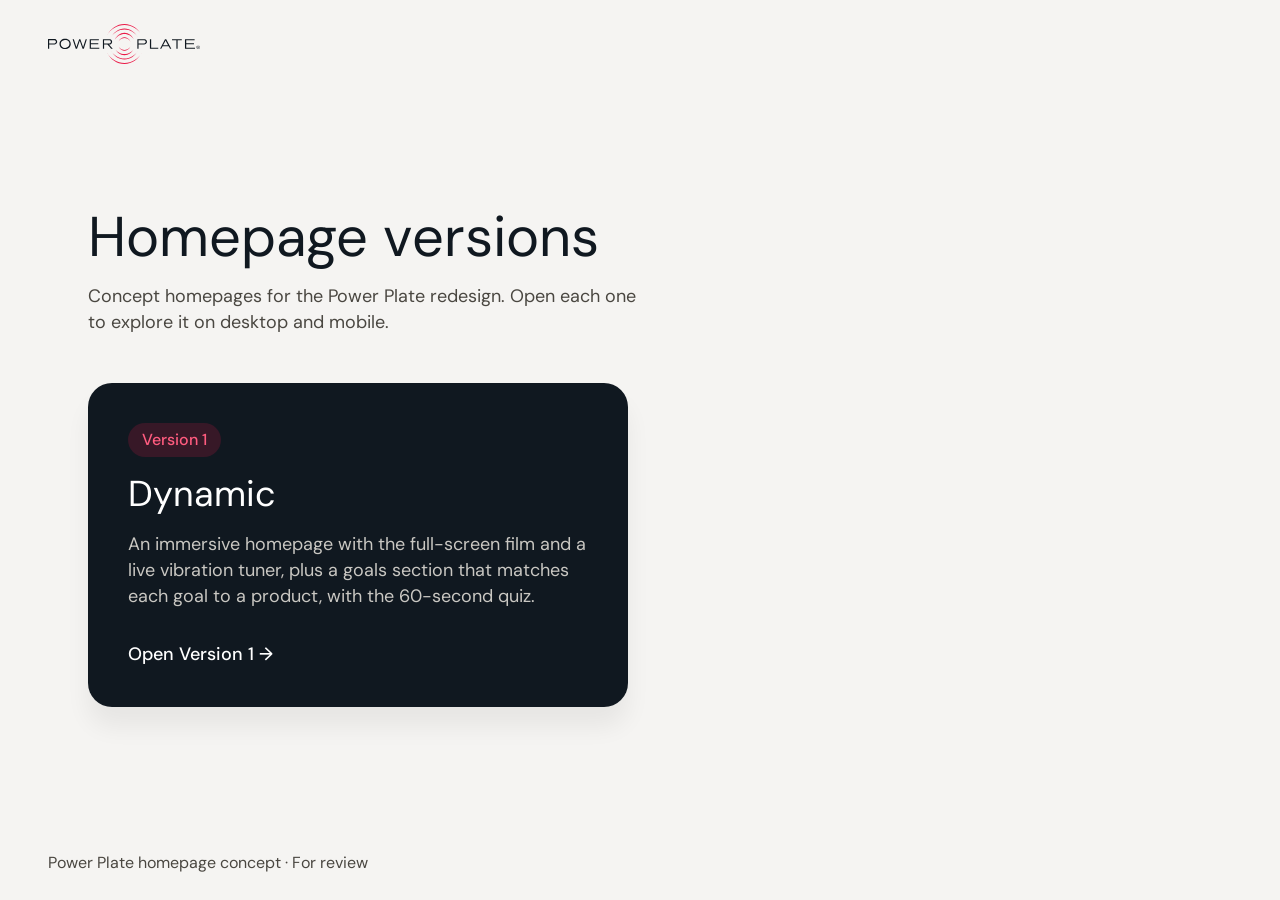
==== commit a24c4fcd: "Landing page lists Dynamic V1 only; frosted header on scroll for /dynamic too Co-Authored-By: Claude" ====
--- a/index.html
+++ b/index.html
@@ -3,9 +3,9 @@
 <head>
 <meta charset="utf-8">
 <meta name="viewport" content="width=device-width, initial-scale=1">
-<title>Power Plate — Homepage directions</title>
-<meta name="description" content="Two homepage directions for the Power Plate redesign: Classic and Dynamic.">
-<meta name="robots" content="noindex">
+<meta name="robots" content="noindex, nofollow, noarchive">
+<title>Power Plate | Homepage versions</title>
+<meta name="description" content="Homepage versions for the Power Plate redesign.">
 <link rel="preconnect" href="https://fonts.googleapis.com">
 <link rel="preconnect" href="https://fonts.gstatic.com" crossorigin>
 <link rel="stylesheet" href="https://fonts.googleapis.com/css2?family=DM+Sans:opsz,wght@9..40,400;9..40,500&display=swap">
@@ -46,21 +46,16 @@
 <header><img src="classic/assets/img/logo.svg" width="190" height="50" alt="Power Plate"></header>
 <main>
   <div>
-    <h1>Two homepage directions</h1>
+    <h1>Homepage versions</h1>
     <p class="lede">Concept homepages for the Power Plate redesign. Open each one to explore it on desktop and mobile.</p>
   </div>
+  <!-- The earlier Classic and Dynamic directions stay online at /classic and /dynamic, but are no longer listed here -->
   <div class="cards">
-    <a class="card" href="classic/">
-      <span class="tag">Direction 1</span>
-      <h2>Classic</h2>
-      <p class="desc">A clean, familiar layout built around products, goals and proof, with the Hertz guide and the 60-second quiz.</p>
-      <span class="go">Open Classic →</span>
-    </a>
-    <a class="card card--dark" href="dynamic/">
-      <span class="tag">Direction 2</span>
+    <a class="card card--dark" href="dynamic-v1/">
+      <span class="tag">Version 1</span>
       <h2>Dynamic</h2>
-      <p class="desc">A bolder, more immersive experience with motion, video and the PrecisionWave™ story up front.</p>
-      <span class="go">Open Dynamic →</span>
+      <p class="desc">An immersive homepage with the full-screen film and a live vibration tuner, plus a goals section that matches each goal to a product, with the 60-second quiz.</p>
+      <span class="go">Open Version 1 →</span>
     </a>
   </div>
 </main>
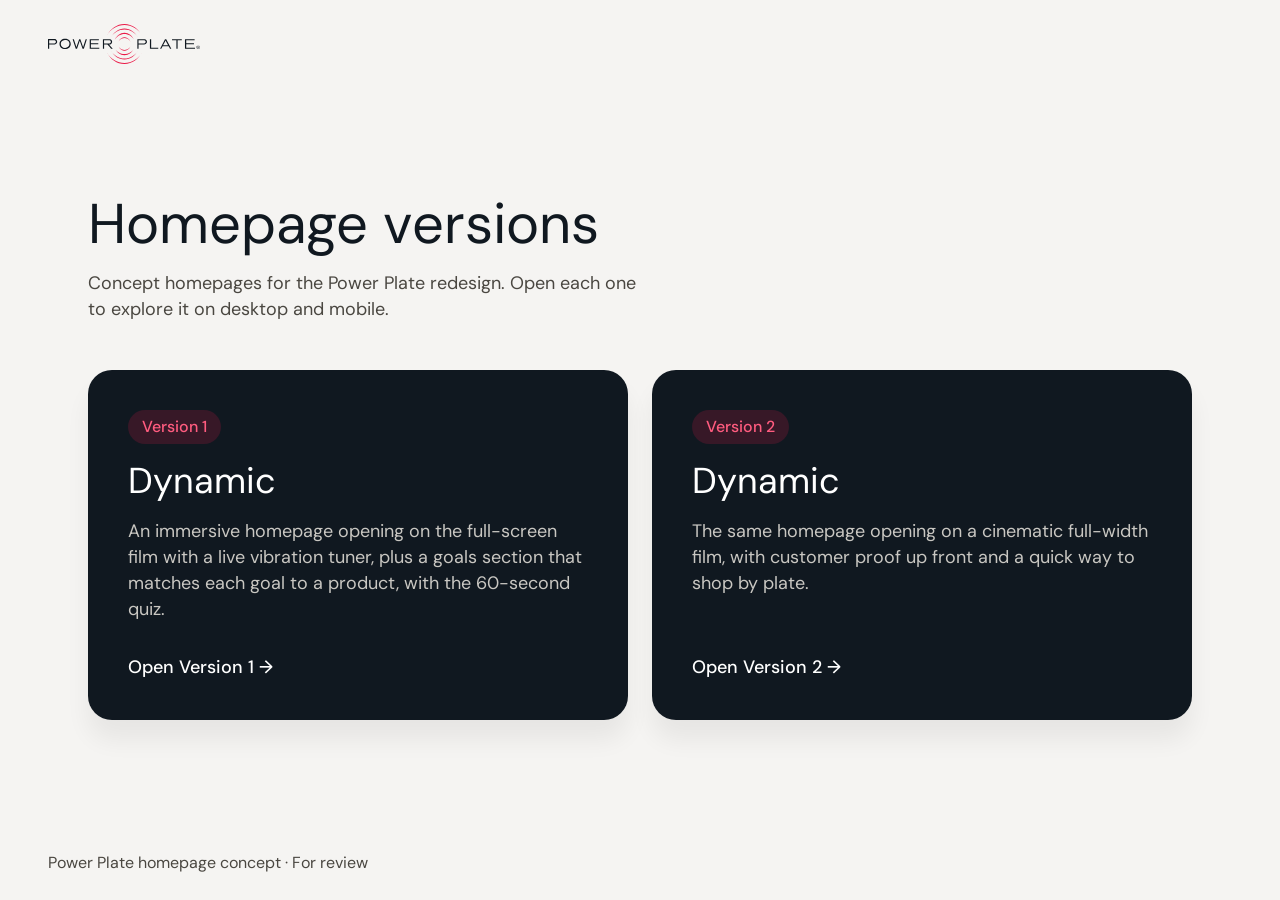
==== commit e6038b04: "Add Dynamic V2 (Cinema hero with five-star proof); both versions get the looping logo strip under th" ====
--- a/index.html
+++ b/index.html
@@ -54,8 +54,14 @@
     <a class="card card--dark" href="dynamic-v1/">
       <span class="tag">Version 1</span>
       <h2>Dynamic</h2>
-      <p class="desc">An immersive homepage with the full-screen film and a live vibration tuner, plus a goals section that matches each goal to a product, with the 60-second quiz.</p>
+      <p class="desc">An immersive homepage opening on the full-screen film with a live vibration tuner, plus a goals section that matches each goal to a product, with the 60-second quiz.</p>
       <span class="go">Open Version 1 →</span>
+    </a>
+    <a class="card card--dark" href="dynamic-v2/">
+      <span class="tag">Version 2</span>
+      <h2>Dynamic</h2>
+      <p class="desc">The same homepage opening on a cinematic full-width film, with customer proof up front and a quick way to shop by plate.</p>
+      <span class="go">Open Version 2 →</span>
     </a>
   </div>
 </main>
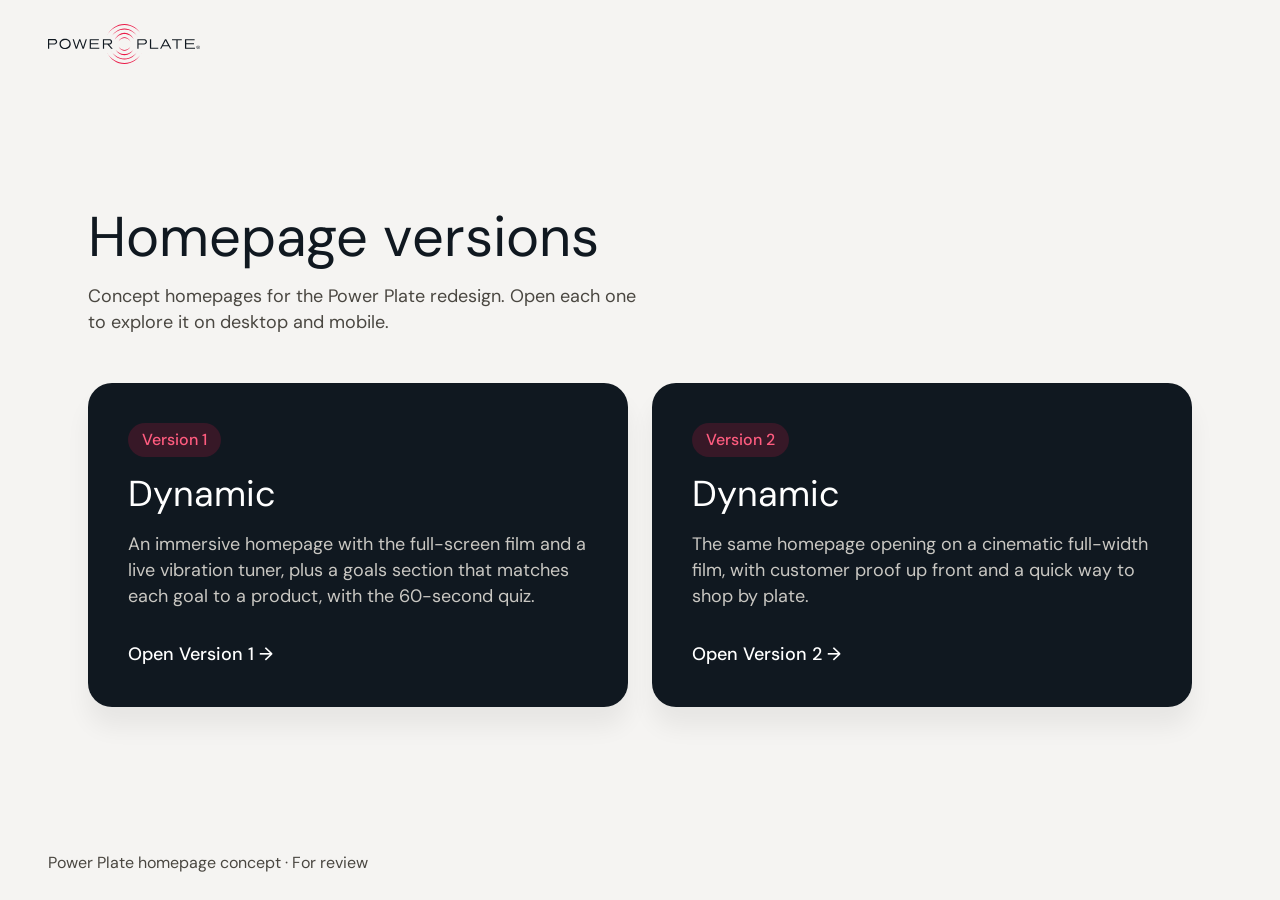
==== commit c7536531: "Restore Dynamic V1 to its approved state; logo strip changes stay on V2 only Co-Authored-By: Claude " ====
--- a/index.html
+++ b/index.html
@@ -54,7 +54,7 @@
     <a class="card card--dark" href="dynamic-v1/">
       <span class="tag">Version 1</span>
       <h2>Dynamic</h2>
-      <p class="desc">An immersive homepage opening on the full-screen film with a live vibration tuner, plus a goals section that matches each goal to a product, with the 60-second quiz.</p>
+      <p class="desc">An immersive homepage with the full-screen film and a live vibration tuner, plus a goals section that matches each goal to a product, with the 60-second quiz.</p>
       <span class="go">Open Version 1 →</span>
     </a>
     <a class="card card--dark" href="dynamic-v2/">
